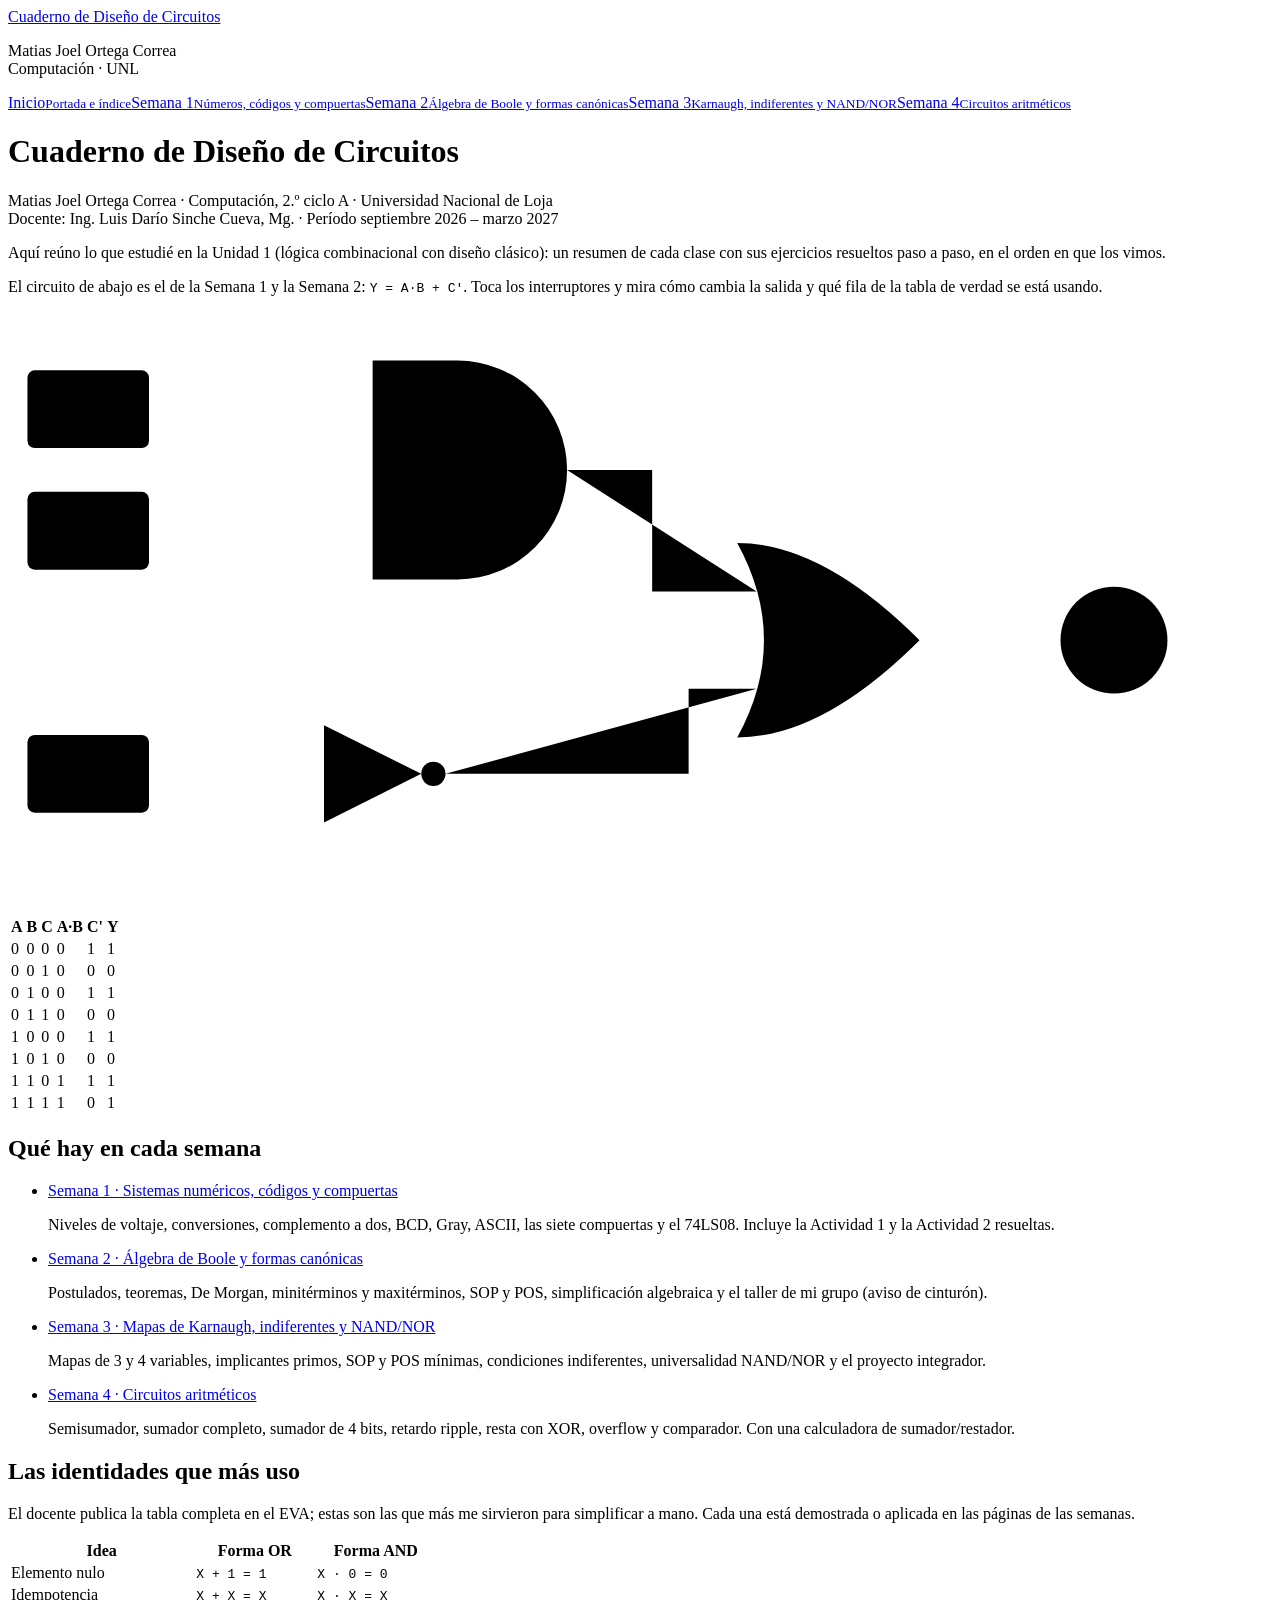
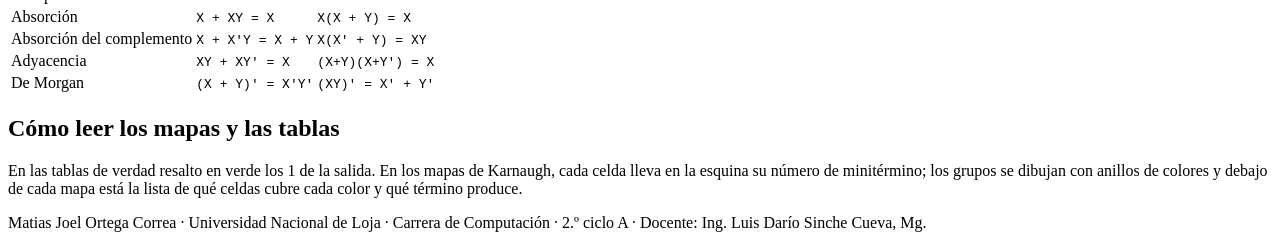
==== index.html @ 6626abb9 "Add files via upload" ====
<!DOCTYPE html>
<html lang="es">
<head>
<meta charset="utf-8">
<meta name="viewport" content="width=device-width, initial-scale=1">
<title>Inicio · Cuaderno de Diseño de Circuitos</title>
<meta name="description" content="Cuaderno de resumen de Diseño de Circuitos (UNL, Computación): Unidad 1, semanas 1 a 4, con ejercicios resueltos.">
<link rel="preconnect" href="https://fonts.googleapis.com">
<link rel="preconnect" href="https://fonts.gstatic.com" crossorigin>
<link href="https://fonts.googleapis.com/css2?family=IBM+Plex+Mono:wght@400;600&family=IBM+Plex+Sans:wght@400;600&family=Literata:ital,wght@0,400;0,600;1,400&display=swap" rel="stylesheet">
<link rel="stylesheet" href="assets/style.css">
</head>
<body>
<div class="layout">
<aside class="side">
<a class="brand" href="index.html">Cuaderno de Diseño de Circuitos</a>
<p class="who">Matias Joel Ortega Correa<br>Computación · UNL</p>
<nav aria-label="Semanas"><a href="index.html" aria-current="page">Inicio<small>Portada e índice</small></a><a href="semana-1.html">Semana 1<small>Números, códigos y compuertas</small></a><a href="semana-2.html">Semana 2<small>Álgebra de Boole y formas canónicas</small></a><a href="semana-3.html">Semana 3<small>Karnaugh, indiferentes y NAND/NOR</small></a><a href="semana-4.html">Semana 4<small>Circuitos aritméticos</small></a></nav>
</aside>
<div class="main">
<main class="sheet">

<h1>Cuaderno de Diseño de Circuitos</h1>
<p class="meta">Matias Joel Ortega Correa · Computación, 2.º ciclo A · Universidad Nacional de Loja<br>Docente: Ing. Luis Darío Sinche Cueva, Mg. · Período septiembre 2026 – marzo 2027</p>
<p class="lead">Aquí reúno lo que estudié en la Unidad 1 (lógica combinacional con diseño clásico): un resumen de cada clase con sus ejercicios resueltos paso a paso, en el orden en que los vimos.</p>
<p>El circuito de abajo es el de la Semana 1 y la Semana 2: <code class="e">Y = A·B + C'</code>. Toca los interruptores y mira cómo cambia la salida y qué fila de la tabla de verdad se está usando.</p>

<div class="hero" id="hero">
<div>
<svg viewBox="0 0 520 240" role="group" aria-label="Circuito Y = A·B + C'. Cada interruptor se puede activar con clic o con Enter.">
  <polyline id="wA" class="w" points="58,40 150,40"/>
  <polyline id="wB" class="w" points="58,90 150,90"/>
  <polyline id="wC" class="w" points="58,190 130,190"/>
  <path class="g" d="M150,20 H185 A45,45 0 0 1 185,110 H150 Z"/>
  <polyline id="wAB" class="w" points="230,65 265,65 265,115 308,115"/>
  <path class="g" d="M130,170 L130,210 L170,190 Z"/>
  <circle class="g" cx="175" cy="190" r="5"/>
  <polyline id="wNC" class="w" points="180,190 280,190 280,155 308,155"/>
  <path class="g" d="M300,95 Q335,95 375,135 Q335,175 300,175 Q322,135 300,95 Z"/>
  <polyline id="wY" class="w" points="375,135 430,135"/>
  <circle id="lamp" class="lamp" cx="455" cy="135" r="22"/>
  <text x="446" y="141">Y</text>
  <g class="sw" id="swA" data-v="A" role="switch" aria-checked="false" aria-label="Entrada A" tabindex="0"><rect x="8" y="24" width="50" height="32" rx="3"/><text x="14" y="46">A=0</text></g>
  <g class="sw" id="swB" data-v="B" role="switch" aria-checked="false" aria-label="Entrada B" tabindex="0"><rect x="8" y="74" width="50" height="32" rx="3"/><text x="14" y="96">B=0</text></g>
  <g class="sw" id="swC" data-v="C" role="switch" aria-checked="false" aria-label="Entrada C" tabindex="0"><rect x="8" y="174" width="50" height="32" rx="3"/><text x="14" y="196">C=0</text></g>
</svg><p class="read" id="hero-read" aria-live="polite"></p></div>
<div><div class="wide"><table class="tt" id="hero-tt"><tr><th>A</th><th>B</th><th>C</th><th>A·B</th><th>C'</th><th>Y</th></tr><tr data-i="0"><td>0</td><td>0</td><td>0</td><td>0</td><td>1</td><td class="one">1</td></tr><tr data-i="1"><td>0</td><td>0</td><td>1</td><td>0</td><td>0</td><td>0</td></tr><tr data-i="2"><td>0</td><td>1</td><td>0</td><td>0</td><td>1</td><td class="one">1</td></tr><tr data-i="3"><td>0</td><td>1</td><td>1</td><td>0</td><td>0</td><td>0</td></tr><tr data-i="4"><td>1</td><td>0</td><td>0</td><td>0</td><td>1</td><td class="one">1</td></tr><tr data-i="5"><td>1</td><td>0</td><td>1</td><td>0</td><td>0</td><td>0</td></tr><tr data-i="6"><td>1</td><td>1</td><td>0</td><td>1</td><td>1</td><td class="one">1</td></tr><tr data-i="7"><td>1</td><td>1</td><td>1</td><td>1</td><td>0</td><td class="one">1</td></tr></table></div></div>
</div>
<h2>Qué hay en cada semana</h2>
<ul class="index-list"><li><a href="semana-1.html">Semana 1 · Sistemas numéricos, códigos y compuertas</a><p>Niveles de voltaje, conversiones, complemento a dos, BCD, Gray, ASCII, las siete compuertas y el 74LS08. Incluye la Actividad 1 y la Actividad 2 resueltas.</p></li><li><a href="semana-2.html">Semana 2 · Álgebra de Boole y formas canónicas</a><p>Postulados, teoremas, De Morgan, minitérminos y maxitérminos, SOP y POS, simplificación algebraica y el taller de mi grupo (aviso de cinturón).</p></li><li><a href="semana-3.html">Semana 3 · Mapas de Karnaugh, indiferentes y NAND/NOR</a><p>Mapas de 3 y 4 variables, implicantes primos, SOP y POS mínimas, condiciones indiferentes, universalidad NAND/NOR y el proyecto integrador.</p></li><li><a href="semana-4.html">Semana 4 · Circuitos aritméticos</a><p>Semisumador, sumador completo, sumador de 4 bits, retardo ripple, resta con XOR, overflow y comparador. Con una calculadora de sumador/restador.</p></li></ul>
<h2>Las identidades que más uso</h2>
<p>El docente publica la tabla completa en el EVA; estas son las que más me sirvieron para simplificar a mano. Cada una está demostrada o aplicada en las páginas de las semanas.</p>

<div class="wide"><table>
<tr><th class="l">Idea</th><th>Forma OR</th><th>Forma AND</th></tr>
<tr><td class="l">Elemento nulo</td><td><code class="e">X + 1 = 1</code></td><td><code class="e">X · 0 = 0</code></td></tr>
<tr><td class="l">Idempotencia</td><td><code class="e">X + X = X</code></td><td><code class="e">X · X = X</code></td></tr>
<tr><td class="l">Absorción</td><td><code class="e">X + XY = X</code></td><td><code class="e">X(X + Y) = X</code></td></tr>
<tr><td class="l">Absorción del complemento</td><td><code class="e">X + X'Y = X + Y</code></td><td><code class="e">X(X' + Y) = XY</code></td></tr>
<tr><td class="l">Adyacencia</td><td><code class="e">XY + XY' = X</code></td><td><code class="e">(X+Y)(X+Y') = X</code></td></tr>
<tr><td class="l">De Morgan</td><td><code class="e">(X + Y)' = X'Y'</code></td><td><code class="e">(XY)' = X' + Y'</code></td></tr>
</table></div>
<h2>Cómo leer los mapas y las tablas</h2>
<p>En las tablas de verdad resalto en verde los 1 de la salida. En los mapas de Karnaugh, cada celda lleva en la esquina su número de minitérmino; los grupos se dibujan con anillos de colores y debajo de cada mapa está la lista de qué celdas cubre cada color y qué término produce.</p>


</main>
<footer class="pie">Matias Joel Ortega Correa · Universidad Nacional de Loja · Carrera de Computación · 2.º ciclo A · Docente: Ing. Luis Darío Sinche Cueva, Mg.</footer>
</div>
</div>
<script src="assets/app.js"></script>
</body>
</html>
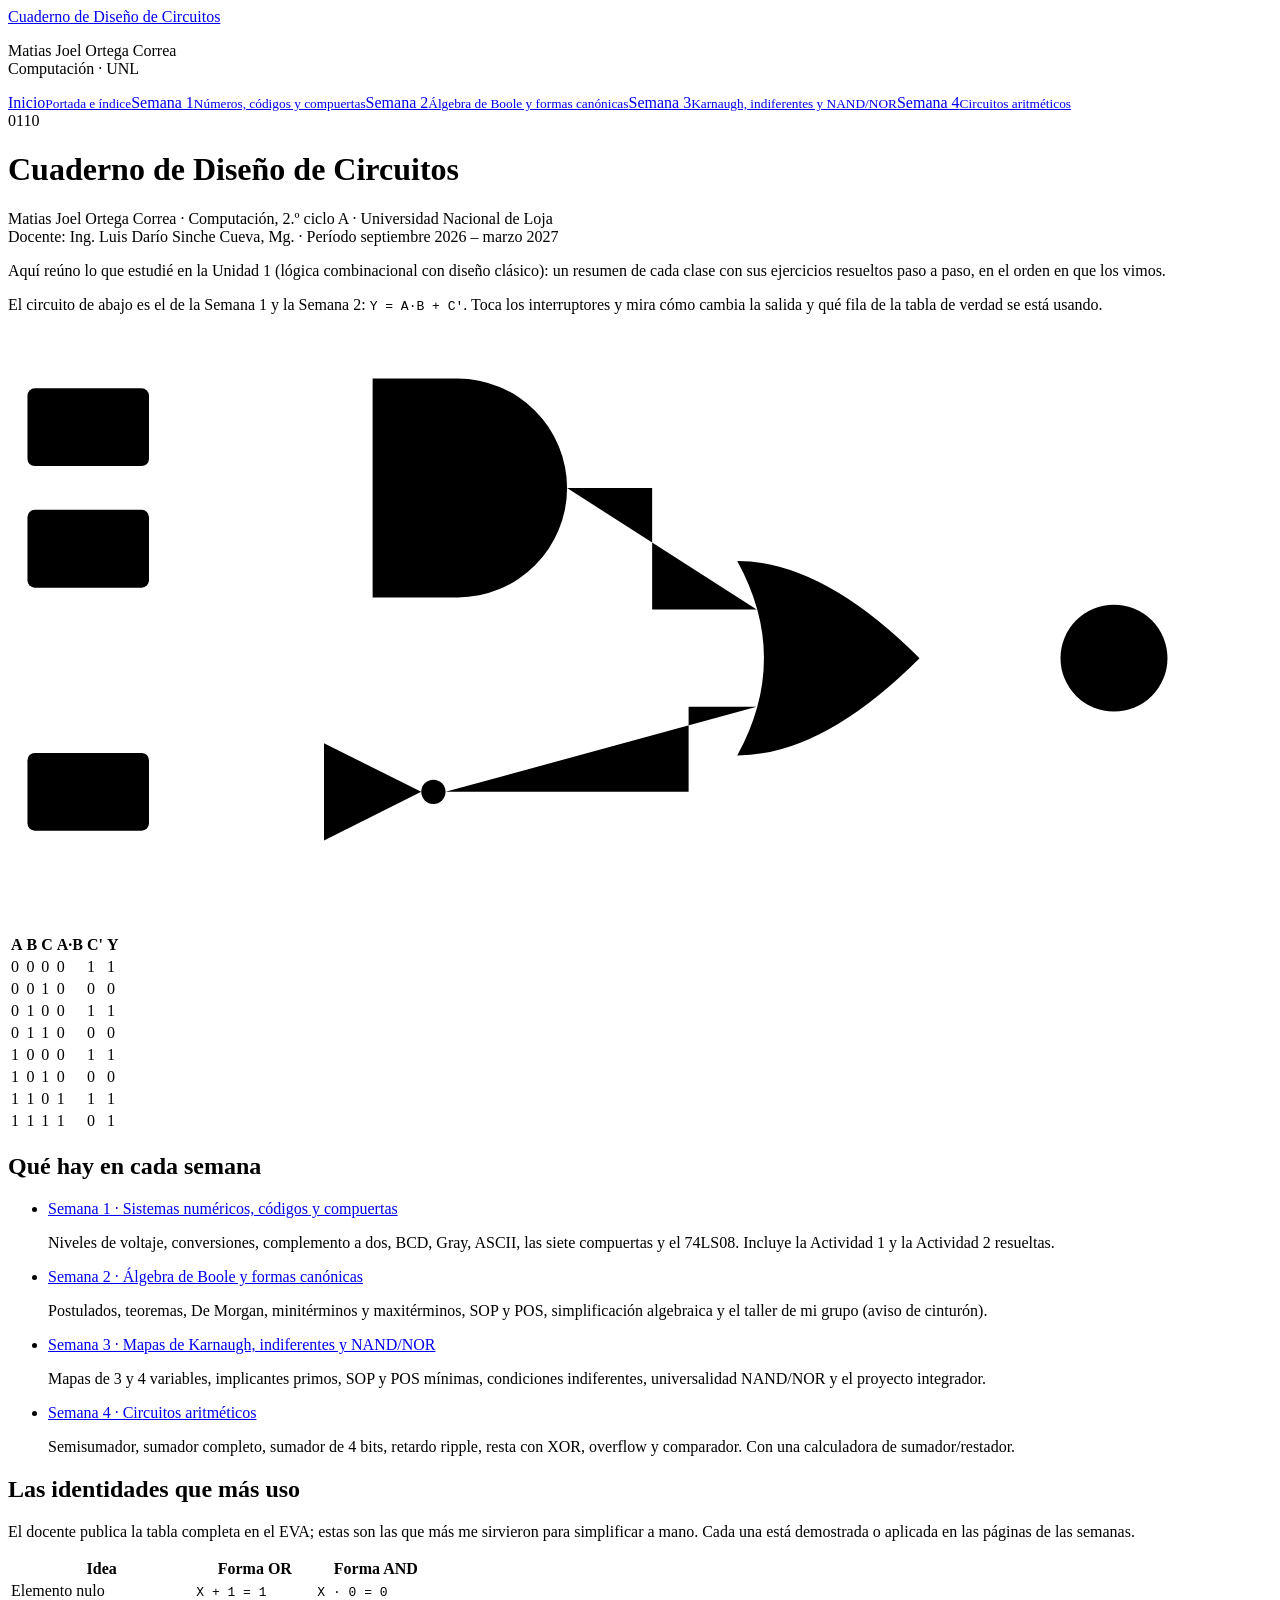
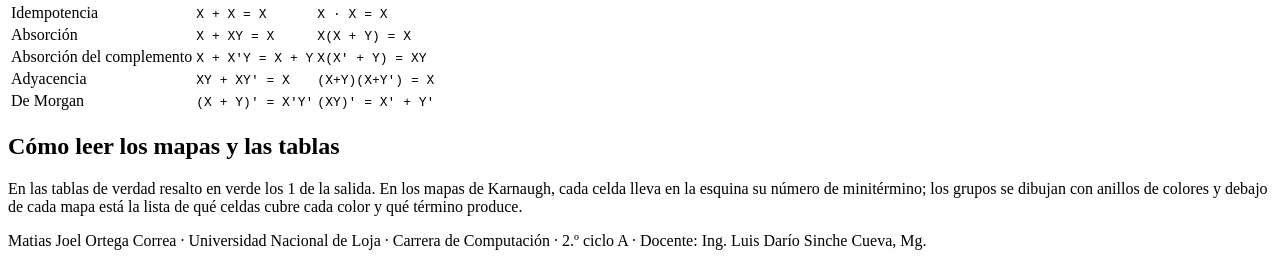
==== commit aba7d145: "Add files via upload" ====
--- a/index.html
+++ b/index.html
@@ -7,10 +7,10 @@
 <meta name="description" content="Cuaderno de resumen de Diseño de Circuitos (UNL, Computación): Unidad 1, semanas 1 a 4, con ejercicios resueltos.">
 <link rel="preconnect" href="https://fonts.googleapis.com">
 <link rel="preconnect" href="https://fonts.gstatic.com" crossorigin>
-<link href="https://fonts.googleapis.com/css2?family=IBM+Plex+Mono:wght@400;600&family=IBM+Plex+Sans:wght@400;600&family=Literata:ital,wght@0,400;0,600;1,400&display=swap" rel="stylesheet">
+<link href="https://fonts.googleapis.com/css2?family=JetBrains+Mono:wght@400;600;800&family=Plus+Jakarta+Sans:wght@400;500;700;800&family=Unbounded:wght@600;800&display=swap" rel="stylesheet">
 <link rel="stylesheet" href="assets/style.css">
 </head>
-<body>
+<body class="w0">
 <div class="layout">
 <aside class="side">
 <a class="brand" href="index.html">Cuaderno de Diseño de Circuitos</a>
@@ -19,10 +19,9 @@
 </aside>
 <div class="main">
 <main class="sheet">
-
-<h1>Cuaderno de Diseño de Circuitos</h1>
+<header class="banner"><span class="num" aria-hidden="true">0110</span><h1>Cuaderno de Diseño de Circuitos</h1>
 <p class="meta">Matias Joel Ortega Correa · Computación, 2.º ciclo A · Universidad Nacional de Loja<br>Docente: Ing. Luis Darío Sinche Cueva, Mg. · Período septiembre 2026 – marzo 2027</p>
-<p class="lead">Aquí reúno lo que estudié en la Unidad 1 (lógica combinacional con diseño clásico): un resumen de cada clase con sus ejercicios resueltos paso a paso, en el orden en que los vimos.</p>
+<p class="lead">Aquí reúno lo que estudié en la Unidad 1 (lógica combinacional con diseño clásico): un resumen de cada clase con sus ejercicios resueltos paso a paso, en el orden en que los vimos.</p></header><div class="content">
 <p>El circuito de abajo es el de la Semana 1 y la Semana 2: <code class="e">Y = A·B + C'</code>. Toca los interruptores y mira cómo cambia la salida y qué fila de la tabla de verdad se está usando.</p>
 
 <div class="hero" id="hero">
@@ -62,8 +61,7 @@
 </table></div>
 <h2>Cómo leer los mapas y las tablas</h2>
 <p>En las tablas de verdad resalto en verde los 1 de la salida. En los mapas de Karnaugh, cada celda lleva en la esquina su número de minitérmino; los grupos se dibujan con anillos de colores y debajo de cada mapa está la lista de qué celdas cubre cada color y qué término produce.</p>
-
-
+</div>
 </main>
 <footer class="pie">Matias Joel Ortega Correa · Universidad Nacional de Loja · Carrera de Computación · 2.º ciclo A · Docente: Ing. Luis Darío Sinche Cueva, Mg.</footer>
 </div>
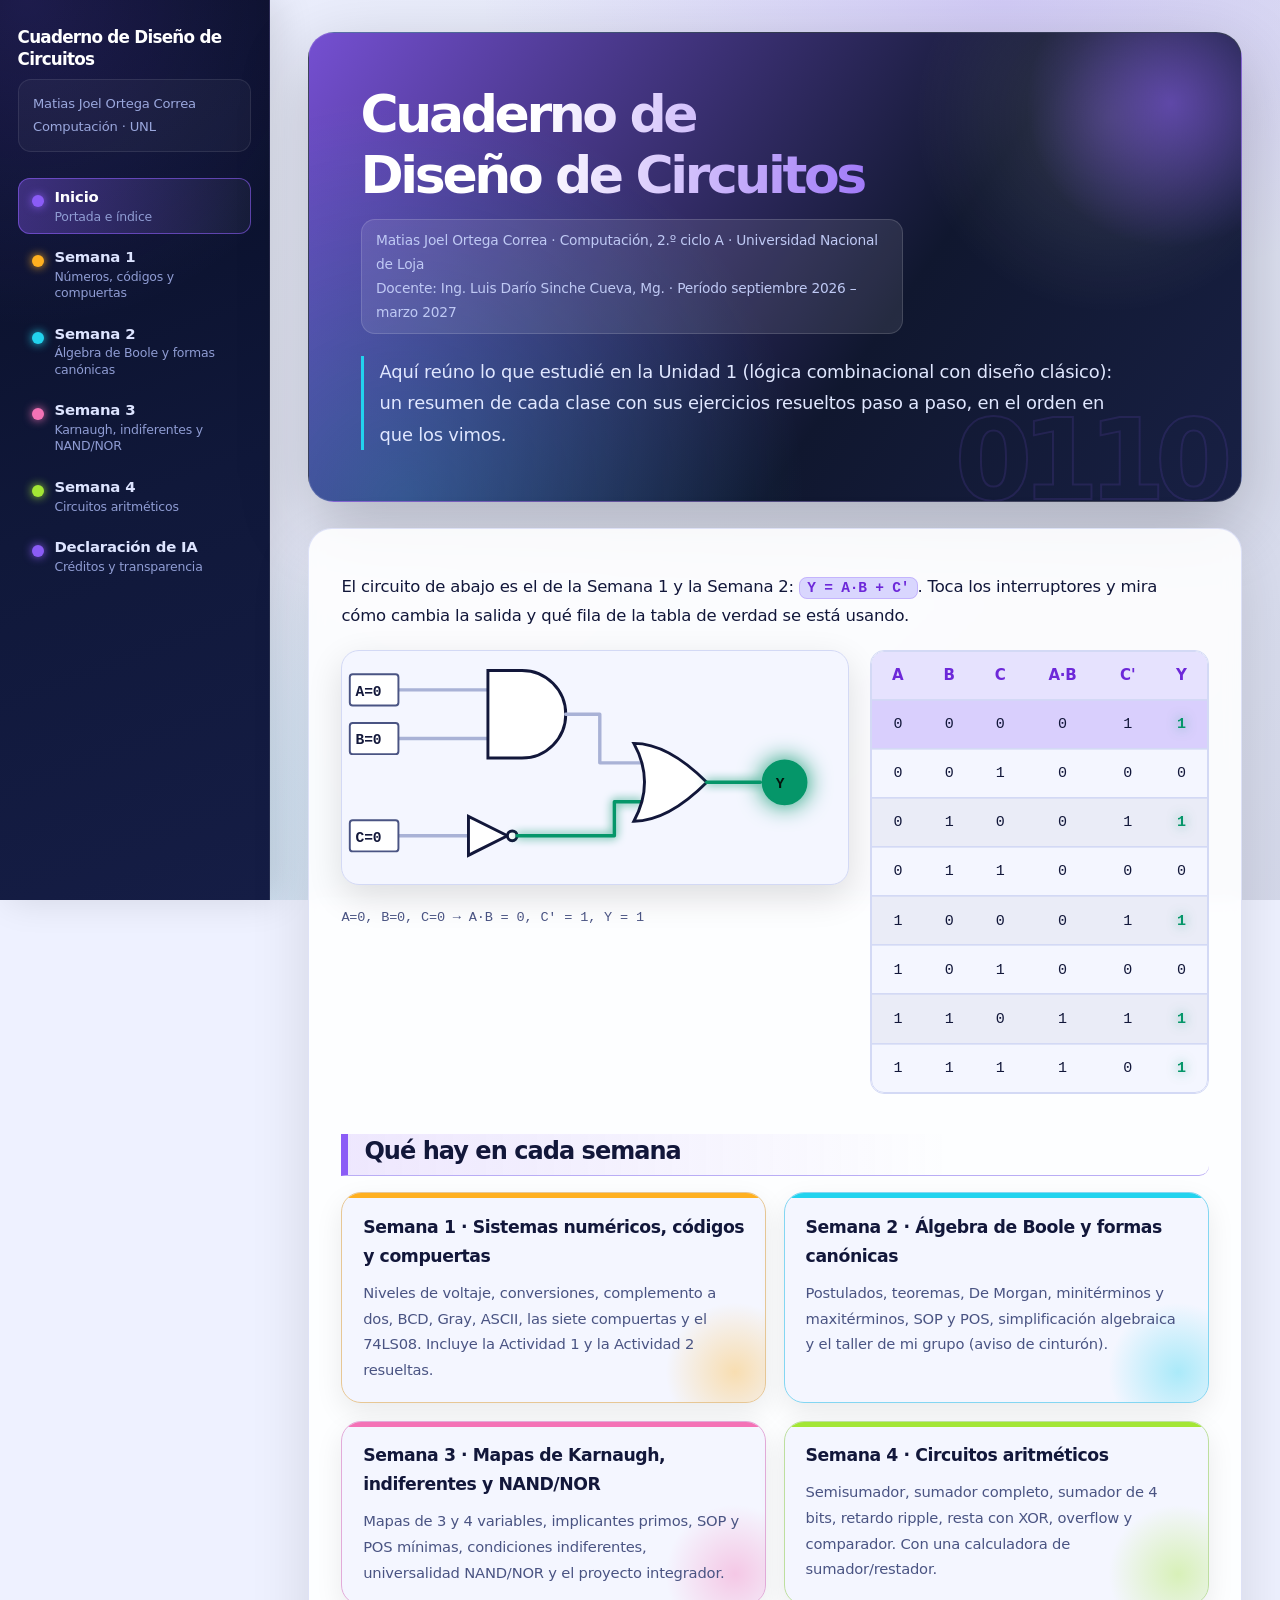
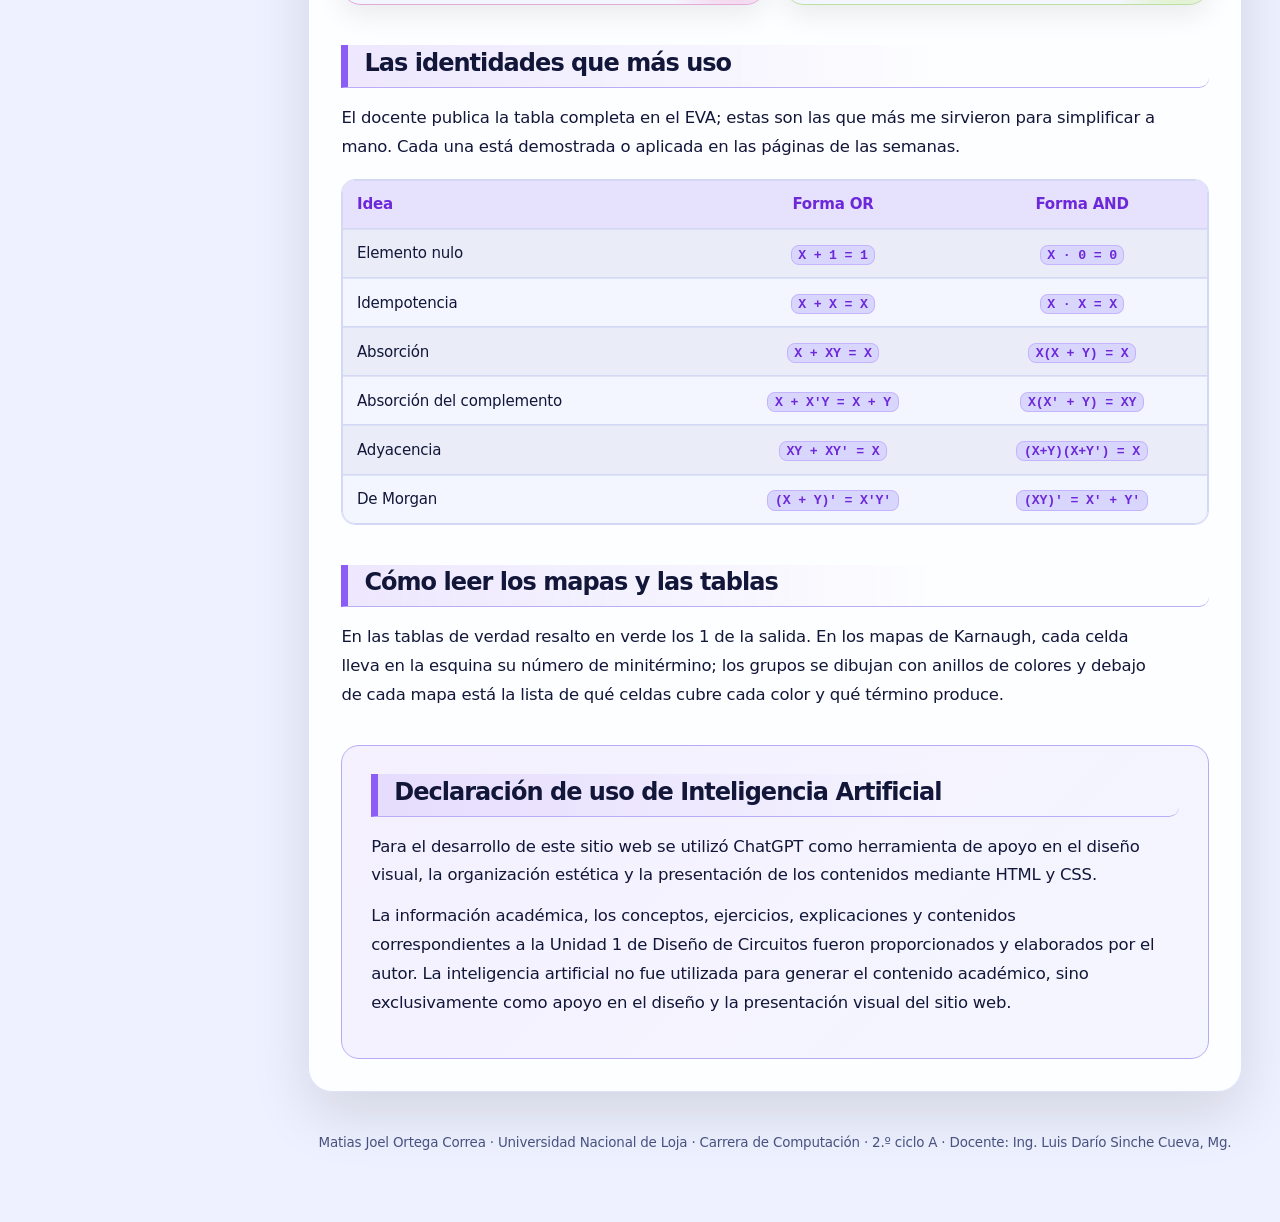
==== commit 5eb32896: "Add files via upload" ====
--- a/index.html
+++ b/index.html
@@ -15,7 +15,7 @@
 <aside class="side">
 <a class="brand" href="index.html">Cuaderno de Diseño de Circuitos</a>
 <p class="who">Matias Joel Ortega Correa<br>Computación · UNL</p>
-<nav aria-label="Semanas"><a href="index.html" aria-current="page">Inicio<small>Portada e índice</small></a><a href="semana-1.html">Semana 1<small>Números, códigos y compuertas</small></a><a href="semana-2.html">Semana 2<small>Álgebra de Boole y formas canónicas</small></a><a href="semana-3.html">Semana 3<small>Karnaugh, indiferentes y NAND/NOR</small></a><a href="semana-4.html">Semana 4<small>Circuitos aritméticos</small></a></nav>
+<nav aria-label="Semanas"><a href="index.html" aria-current="page">Inicio<small>Portada e índice</small></a><a href="semana-1.html">Semana 1<small>Números, códigos y compuertas</small></a><a href="semana-2.html">Semana 2<small>Álgebra de Boole y formas canónicas</small></a><a href="semana-3.html">Semana 3<small>Karnaugh, indiferentes y NAND/NOR</small></a><a href="semana-4.html">Semana 4<small>Circuitos aritméticos</small></a><a href="index.html#declaracion-ia">Declaración de IA<small>Créditos y transparencia</small></a></nav>
 </aside>
 <div class="main">
 <main class="sheet">
@@ -61,6 +61,12 @@
 </table></div>
 <h2>Cómo leer los mapas y las tablas</h2>
 <p>En las tablas de verdad resalto en verde los 1 de la salida. En los mapas de Karnaugh, cada celda lleva en la esquina su número de minitérmino; los grupos se dibujan con anillos de colores y debajo de cada mapa está la lista de qué celdas cubre cada color y qué término produce.</p>
+
+<section class="declaracion-ia" id="declaracion-ia">
+  <h2>Declaración de uso de Inteligencia Artificial</h2>
+  <p>Para el desarrollo de este sitio web se utilizó ChatGPT como herramienta de apoyo en el diseño visual, la organización estética y la presentación de los contenidos mediante HTML y CSS.</p>
+  <p>La información académica, los conceptos, ejercicios, explicaciones y contenidos correspondientes a la Unidad 1 de Diseño de Circuitos fueron proporcionados y elaborados por el autor. La inteligencia artificial no fue utilizada para generar el contenido académico, sino exclusivamente como apoyo en el diseño y la presentación visual del sitio web.</p>
+</section>
 </div>
 </main>
 <footer class="pie">Matias Joel Ortega Correa · Universidad Nacional de Loja · Carrera de Computación · 2.º ciclo A · Docente: Ing. Luis Darío Sinche Cueva, Mg.</footer>
--- a/assets/style.css
+++ b/assets/style.css
@@ -0,0 +1,334 @@
+:root{
+  --bg:#080C1C; --panel:#0F1530; --panel2:#161E42; --ink:#EAEEFF; --ink2:#A3AEDD; --rule:#27306A;
+  --on:#34D399; --off:#4A5588; --warn:#FB7185; --sig:#7DB4FF; --code:#1B2552;
+  --font-body:"Plus Jakarta Sans", system-ui, -apple-system, "Segoe UI", sans-serif;
+  --font-display:"Unbounded", "Plus Jakarta Sans", system-ui, sans-serif;
+  --font-mono:"JetBrains Mono", ui-monospace, Consolas, "Courier New", monospace;
+}
+@media (prefers-color-scheme: light){
+  :root{
+    --bg:#EEF1FF; --panel:#FFFFFF; --panel2:#F4F6FF; --ink:#12173A; --ink2:#4A5483; --rule:#D3D9F5;
+    --on:#059669; --off:#A9B2D6; --warn:#E11D48; --sig:#2563EB; --code:#E6EAFF;
+  }
+}
+body{--acc:#8B5CF6; --acc2:#22D3EE; --acc-t:var(--acc)}
+body.w1{--acc:#FFB020; --acc2:#FF6B3D}
+body.w2{--acc:#22D3EE; --acc2:#6366F1}
+body.w3{--acc:#F472B6; --acc2:#A855F7}
+body.w4{--acc:#A3E635; --acc2:#22D3EE}
+@media (prefers-color-scheme: light){
+  body{--acc-t:#6D28D9}
+  body.w1{--acc-t:#B45309} body.w2{--acc-t:#0E7490} body.w3{--acc-t:#BE185D} body.w4{--acc-t:#4D7C0F}
+}
+*{box-sizing:border-box}
+html{scroll-padding-top:1rem; scroll-behavior:smooth}
+body{
+  margin:0; color:var(--ink); background:var(--bg);
+  background-image:radial-gradient(900px 500px at 85% -5%, color-mix(in srgb,var(--acc) 16%,transparent), transparent 70%),
+                   radial-gradient(700px 500px at 0% 100%, color-mix(in srgb,var(--acc2) 12%,transparent), transparent 70%);
+  background-attachment:fixed;
+  font-family:var(--font-body); font-size:1.03rem; line-height:1.75;
+}
+.layout{display:grid; grid-template-columns:270px minmax(0,1fr); min-height:100vh}
+/* barra lateral */
+.side{
+  position:sticky; top:0; align-self:start; height:100vh; overflow:auto; padding:1.6rem 1.1rem;
+  background:linear-gradient(180deg,#0A1030,#141C48); color:#DDE4FF; border-right:1px solid rgba(255,255,255,.08);
+}
+.side .brand{display:block; color:#fff; text-decoration:none; font-family:var(--font-display); font-weight:800; font-size:1rem; line-height:1.35}
+.side .who{font-size:.82rem; color:#9AA7DD; margin:.5rem 0 1.6rem}
+.side nav a{
+  position:relative; display:block; padding:.6rem .8rem .6rem 2.3rem; margin:.25rem 0; border-radius:12px;
+  color:#DDE4FF; text-decoration:none; font-weight:700; font-size:.93rem; line-height:1.3;
+}
+.side nav a small{display:block; font-weight:400; color:#8F9CD3; font-size:.78rem; margin-top:.1rem}
+.side nav a::before{content:""; position:absolute; left:.9rem; top:1.05rem; width:.75rem; height:.75rem; border-radius:50%; background:var(--d,#8B5CF6); box-shadow:0 0 10px var(--d,#8B5CF6)}
+.side nav a:nth-child(1){--d:#8B5CF6} .side nav a:nth-child(2){--d:#FFB020} .side nav a:nth-child(3){--d:#22D3EE}
+.side nav a:nth-child(4){--d:#F472B6} .side nav a:nth-child(5){--d:#A3E635}
+.side nav a:hover{background:rgba(255,255,255,.07)}
+.side nav a[aria-current="page"]{background:linear-gradient(90deg,color-mix(in srgb,var(--d) 35%,transparent),rgba(255,255,255,.04)); color:#fff; box-shadow:inset 0 0 0 1px color-mix(in srgb,var(--d) 60%,transparent)}
+a:focus-visible,.sw:focus-visible,button:focus-visible,input:focus-visible,select:focus-visible{outline:3px solid var(--acc); outline-offset:3px}
+.main{padding:1.6rem clamp(.8rem,3vw,2.4rem) 3rem; min-width:0}
+.sheet{max-width:940px; margin:0 auto}
+/* banner */
+.banner{
+  position:relative; overflow:hidden; border-radius:26px; padding:clamp(1.6rem,5vw,3.2rem); margin-bottom:1.6rem; color:#fff;
+  background:
+    url("data:image/svg+xml,%3Csvg xmlns='http://www.w3.org/2000/svg' width='260' height='260' viewBox='0 0 260 260' fill='none' stroke='white' stroke-opacity='.10' stroke-width='2'%3E%3Cpath d='M0 40h70l20 20h60M0 120h40l30 30h90l20-20h40M60 260v-60l20-20h80M200 0v50l20 20h40'/%3E%3Ccircle cx='70' cy='40' r='5'/%3E%3Ccircle cx='160' cy='60' r='5'/%3E%3Ccircle cx='160' cy='150' r='5'/%3E%3Ccircle cx='160' cy='180' r='5'/%3E%3C/svg%3E"),
+    linear-gradient(125deg,#0B1236 0%,#1B1766 52%,color-mix(in srgb,var(--acc2) 70%,#1B1766) 130%);
+  border:1px solid rgba(255,255,255,.14); box-shadow:0 20px 60px -20px color-mix(in srgb,var(--acc) 55%,transparent);
+}
+.banner::after{content:""; position:absolute; right:-80px; top:-80px; width:300px; height:300px; border-radius:50%; background:radial-gradient(circle,color-mix(in srgb,var(--acc) 55%,transparent),transparent 68%); pointer-events:none}
+.banner .num{
+  position:absolute; right:1.2rem; bottom:-.9rem; font-family:var(--font-display); font-weight:800; line-height:1;
+  font-size:clamp(5rem,16vw,10rem); color:transparent; -webkit-text-stroke:2px color-mix(in srgb,var(--acc) 75%,transparent); opacity:.55; pointer-events:none; user-select:none
+}
+.banner>*:not(.num){position:relative; z-index:1}
+h1{
+  font-family:var(--font-display); font-weight:800; font-size:clamp(1.7rem,4.6vw,2.9rem); line-height:1.12; margin:0 0 .9rem; letter-spacing:-.01em;
+  background:linear-gradient(95deg,#fff 30%,var(--acc)); -webkit-background-clip:text; background-clip:text; color:transparent;
+}
+.banner .meta{display:inline-block; font-size:.86rem; color:#C9D3FF; background:rgba(255,255,255,.09); border:1px solid rgba(255,255,255,.14); border-radius:14px; padding:.5rem .9rem; margin:0 0 1rem; max-width:62ch}
+.banner .lead{font-size:1.12rem; color:#E7ECFF; max-width:60ch; margin:.4rem 0 0}
+/* contenido */
+.content{background:var(--panel); border:1px solid var(--rule); border-radius:26px; padding:clamp(1.2rem,4vw,2.6rem); box-shadow:0 24px 60px -35px #000}
+h2,h3{font-family:var(--font-body); line-height:1.25; color:var(--ink)}
+h2{
+  font-size:1.5rem; font-weight:800; margin:3rem 0 1rem; padding:.15rem 0 .15rem 1rem; border-left:7px solid var(--acc);
+  background:linear-gradient(90deg,color-mix(in srgb,var(--acc) 14%,transparent),transparent 70%); border-radius:0 10px 10px 0;
+}
+.content>h2:first-child{margin-top:.2rem}
+h3{font-size:1.1rem; font-weight:800; margin:1.9rem 0 .5rem; color:var(--acc-t)}
+p{margin:.75rem 0; max-width:72ch}
+.meta{color:var(--ink2); font-size:.9rem}
+a{color:var(--sig)}
+strong{color:var(--ink)}
+code,.e{
+  font-family:var(--font-mono); font-size:.88em; font-weight:600; white-space:nowrap; padding:.12em .5em; border-radius:8px;
+  color:var(--acc-t); background:color-mix(in srgb,var(--acc) 14%,var(--code)); border:1px solid color-mix(in srgb,var(--acc) 28%,transparent);
+}
+pre{font-family:var(--font-mono); font-size:.88rem; line-height:1.6; background:var(--panel2); border:1px solid var(--rule); border-left:5px solid var(--acc2); border-radius:14px; padding:1rem 1.2rem; overflow-x:auto}
+pre code{background:none; border:0; padding:0; white-space:pre; color:var(--ink)}
+.wide{overflow-x:auto; margin:1.1rem 0; border-radius:14px; border:1px solid var(--rule)}
+table{border-collapse:collapse; width:100%; font-size:.94rem}
+th,td{padding:.5rem .8rem; text-align:center; border-bottom:1px solid var(--rule)}
+th{background:color-mix(in srgb,var(--acc) 82%,var(--acc2)); color:#0A0F1F; font-weight:800}
+td.l,th.l{text-align:left}
+tr:last-child td{border-bottom:0}
+tbody tr:nth-child(even) td,table tr:nth-child(even) td{background:color-mix(in srgb,var(--ink) 4%,transparent)}
+table.tt td{font-family:var(--font-mono)}
+table.tt td.one{color:var(--on); font-weight:800; text-shadow:0 0 12px color-mix(in srgb,var(--on) 70%,transparent)}
+table.tt tr.hl td{background:color-mix(in srgb,var(--acc) 26%,transparent)}
+/* ejercicios */
+.ej{
+  position:relative; margin:2rem 0; padding:1.2rem 1.5rem 1.3rem; border-radius:20px;
+  background:linear-gradient(160deg,color-mix(in srgb,var(--acc) 11%,var(--panel2)),var(--panel2) 55%);
+  border:1px solid color-mix(in srgb,var(--acc) 40%,var(--rule)); box-shadow:0 18px 40px -28px var(--acc);
+}
+.ej::before{content:""; position:absolute; left:1.5rem; right:1.5rem; top:-1px; height:4px; border-radius:0 0 6px 6px; background:linear-gradient(90deg,var(--acc),var(--acc2))}
+.ej .src{display:inline-block; margin:.3rem 0 0; padding:.15rem .75rem; font-size:.78rem; font-weight:800; border-radius:999px; background:var(--acc); color:#0A0F1F}
+.ej>h3{margin:.55rem 0 .5rem; font-size:1.2rem; color:var(--ink)}
+.ej .wide,.ej pre{background:var(--panel)}
+.nota{margin:1.3rem 0; padding:.85rem 1.1rem; border-radius:14px; background:color-mix(in srgb,var(--sig) 13%,transparent); border:1px solid color-mix(in srgb,var(--sig) 40%,transparent); color:var(--ink)}
+.nota p{margin:0}
+.ok{color:var(--on); font-weight:700} .bad{color:var(--warn); font-weight:700}
+.cols{display:grid; grid-template-columns:repeat(auto-fit,minmax(270px,1fr)); gap:1.2rem}
+.cols>div{min-width:0; background:var(--panel2); border:1px solid var(--rule); border-radius:16px; padding:.4rem 1.2rem 1rem}
+ul,ol{max-width:72ch; padding-left:1.4rem}
+li{margin:.3rem 0}
+li::marker{color:var(--acc-t); font-weight:800}
+/* portada */
+.hero{margin:1.2rem 0 2rem; display:grid; grid-template-columns:minmax(0,1.5fr) minmax(0,1fr); gap:1.3rem; align-items:start}
+@media (max-width:780px){.hero{grid-template-columns:1fr}}
+.hero svg{width:100%; height:auto; background:var(--panel2); border:1px solid var(--rule); border-radius:18px}
+.hero .wide{margin:0}
+.hero .read{font-family:var(--font-mono); font-size:.85rem; min-height:3.2em; margin:.7rem 0 0; color:var(--ink2)}
+svg .w{stroke:var(--off); stroke-width:3.5; fill:none; stroke-linejoin:round; stroke-linecap:round}
+svg .w.on{stroke:var(--on); filter:drop-shadow(0 0 5px var(--on))}
+svg .g{stroke:var(--ink); stroke-width:3; fill:var(--panel)}
+svg text{font-family:var(--font-mono); fill:var(--ink); font-size:15px; font-weight:600}
+.sw{cursor:pointer}
+.sw rect{fill:var(--panel); stroke:var(--ink2); stroke-width:2}
+.sw.on rect{fill:var(--on); stroke:var(--on); filter:drop-shadow(0 0 6px var(--on))}
+.sw.on text{fill:#04140D}
+.lamp{fill:var(--panel); stroke:var(--ink2); stroke-width:3}
+.lamp.on{fill:var(--on); stroke:var(--on); filter:drop-shadow(0 0 12px var(--on))}
+.lamp.on+text{fill:#04140D}
+.index-list{list-style:none; padding:0; display:grid; grid-template-columns:repeat(auto-fit,minmax(280px,1fr)); gap:1.1rem; max-width:none}
+.index-list li{
+  position:relative; margin:0; padding:1.3rem 1.3rem 1.2rem; border-radius:20px; overflow:hidden; background:var(--panel2);
+  border:1px solid color-mix(in srgb,var(--c) 45%,var(--rule)); transition:transform .2s, box-shadow .2s;
+}
+.index-list li:nth-child(1){--c:#FFB020} .index-list li:nth-child(2){--c:#22D3EE} .index-list li:nth-child(3){--c:#F472B6} .index-list li:nth-child(4){--c:#A3E635}
+.index-list li::before{content:""; position:absolute; inset:0 0 auto 0; height:6px; background:var(--c)}
+.index-list li::after{content:""; position:absolute; right:-40px; bottom:-40px; width:140px; height:140px; border-radius:50%; background:radial-gradient(circle,color-mix(in srgb,var(--c) 35%,transparent),transparent 70%)}
+.index-list li:hover{transform:translateY(-4px); box-shadow:0 18px 40px -20px var(--c)}
+.index-list a{position:static; font-weight:800; font-size:1.08rem; color:var(--ink); text-decoration:none; line-height:1.3}
+.index-list a::before{content:""; position:absolute; inset:0; z-index:2}
+.index-list p{color:var(--ink2); font-size:.92rem; margin:.5rem 0 0; position:relative; z-index:1}
+/* mapas K */
+.kmap{margin:0; width:auto}
+.wide:has(.kmap){display:inline-block; max-width:100%; background:var(--panel2); padding:.5rem}
+.kmap td,.kmap th{width:3.7rem; height:3.4rem; position:relative; font-family:var(--font-mono); font-size:1.2rem; padding:0; border:1px solid var(--rule); background:transparent}
+.kmap th{background:transparent; color:var(--acc-t); font-size:.92rem; font-weight:800}
+.kmap th.c{font-style:italic; font-weight:400; white-space:nowrap; width:5.6rem; color:var(--ink2)}
+.kmap td{font-weight:800; color:var(--on)}
+.kmap td.v0{color:var(--off); font-weight:400}
+.kmap td.vX{color:var(--warn)}
+.kmap td .i{position:absolute; top:2px; left:5px; font-size:.62rem; font-weight:400; color:var(--ink2)}
+.leg{list-style:none; padding:0; margin:.6rem 0 1.2rem; font-size:.93rem}
+.leg i{display:inline-block; width:1rem; height:1rem; margin-right:.55rem; vertical-align:-.15rem; border-radius:5px}
+.flow{display:flex; flex-wrap:wrap; gap:.6rem; align-items:center; font-size:.9rem; margin:1.1rem 0}
+.flow span{border:1px solid color-mix(in srgb,var(--acc) 50%,var(--rule)); padding:.45rem .85rem; border-radius:999px; background:var(--panel2)}
+.flow b{color:var(--acc-t); font-weight:800}
+/* herramientas */
+.tool{
+  margin:1.8rem 0; padding:1.2rem 1.4rem; border-radius:20px; background:var(--panel2);
+  border:2px solid transparent; background-image:linear-gradient(var(--panel2),var(--panel2)),linear-gradient(120deg,var(--acc),var(--acc2));
+  background-origin:border-box; background-clip:padding-box,border-box;
+}
+.tool h3{margin-top:0}
+.tool label{display:inline-block; margin:.3rem 1rem .3rem 0; font-weight:700; font-size:.92rem}
+.tool input,.tool select{font-family:var(--font-mono); font-size:1rem; padding:.45rem .7rem; margin-left:.3rem; border:1px solid var(--rule); background:var(--panel); color:var(--ink); border-radius:10px}
+.tool input[type=text]{width:9rem} .tool input[type=number]{width:5.2rem}
+.tool output,.tool .out{display:block; font-family:var(--font-mono); font-size:.93rem; margin-top:.8rem; line-height:1.7; color:var(--ink)}
+.tool .wide{background:var(--panel)}
+.pager{display:flex; justify-content:space-between; gap:1rem; margin-top:3rem}
+.pager a{padding:.7rem 1.3rem; border-radius:999px; font-weight:800; text-decoration:none; color:#0A0F1F; background:linear-gradient(90deg,var(--acc),var(--acc2))}
+.pager a:hover{filter:brightness(1.1)}
+footer.pie{max-width:940px; margin:1.2rem auto 0; font-size:.84rem; color:var(--ink2); text-align:center}
+@media (max-width:900px){
+  .layout{grid-template-columns:1fr}
+  .side{position:static; height:auto; padding:1rem}
+  .side nav{display:flex; flex-wrap:wrap; gap:.3rem}
+  .side nav a small{display:none}
+  .side nav a{padding:.5rem .8rem .5rem 2rem; margin:0}
+  .side nav a::before{top:.75rem}
+  .side .who{margin-bottom:.8rem}
+}
+@media (prefers-reduced-motion: no-preference){ svg .w,.sw rect,.lamp{transition:stroke .15s, fill .15s} }
+@media (prefers-reduced-motion: reduce){ html{scroll-behavior:auto} .index-list li{transition:none} }
+@media print{ .side{display:none} .layout{display:block} body{background:#fff; color:#000} }
+
+
+/* ─────────── Pulido visual para presentación ─────────── */
+:root{
+  --shadow-soft:0 24px 70px rgba(0,0,0,.22);
+}
+body{
+  letter-spacing:-.012em;
+  background-image:
+    radial-gradient(ellipse 720px 420px at 78% 0%,color-mix(in srgb,var(--acc) 20%,transparent),transparent 72%),
+    radial-gradient(ellipse 560px 440px at 8% 92%,color-mix(in srgb,var(--acc2) 13%,transparent),transparent 72%),
+    linear-gradient(135deg,var(--bg),color-mix(in srgb,var(--bg) 88%,#18234e));
+}
+.side{
+  background:
+    radial-gradient(circle at 10% 0%,rgba(124,92,255,.18),transparent 35%),
+    linear-gradient(160deg,#080D24 0%,#10183A 55%,#151D45 100%);
+  box-shadow:8px 0 35px rgba(0,0,0,.12);
+}
+.side .brand{
+  max-width:220px;
+  font-size:1.05rem;
+  letter-spacing:-.045em;
+}
+.side .who{
+  padding:.8rem .9rem;
+  border:1px solid rgba(255,255,255,.09);
+  border-radius:13px;
+  background:rgba(255,255,255,.035);
+}
+.side nav a{transition:background .2s,transform .2s}
+.side nav a:hover{transform:translateX(3px)}
+.main{padding-top:2rem}
+.sheet{max-width:1020px}
+.banner{
+  border:1px solid rgba(255,255,255,.14);
+  box-shadow:var(--shadow-soft);
+  background:
+    radial-gradient(circle at 86% 18%,rgba(255,255,255,.14),transparent 22%),
+    radial-gradient(circle at 10% 100%,color-mix(in srgb,var(--acc2) 24%,transparent),transparent 42%),
+    linear-gradient(125deg,color-mix(in srgb,var(--acc) 82%,#11152c),#10172f 62%,#182044);
+}
+.banner h1{
+  max-width:16ch;
+  font-size:clamp(1.8rem,4.3vw,3.25rem);
+  line-height:1.16;
+  letter-spacing:-.065em;
+  text-wrap:balance;
+}
+.banner .lead{
+  max-width:66ch;
+  padding-left:1rem;
+  border-left:3px solid var(--acc2);
+  color:#e0e7ff;
+}
+.banner .meta{color:#bfc9f4}
+.banner .num{
+  opacity:.18;
+  font-size:clamp(3.5rem,10vw,7rem);
+  letter-spacing:-.1em;
+}
+.content{
+  padding:clamp(1rem,3vw,2rem);
+  border:1px solid color-mix(in srgb,var(--rule) 75%,transparent);
+  border-radius:24px;
+  background:color-mix(in srgb,var(--panel) 88%,transparent);
+  box-shadow:0 22px 60px rgba(0,0,0,.12);
+  backdrop-filter:blur(8px);
+}
+.content h2{
+  margin-top:2.5rem;
+  padding-bottom:.55rem;
+  border-bottom:1px solid color-mix(in srgb,var(--acc) 35%,var(--rule));
+  letter-spacing:-.04em;
+}
+.content h2:first-child{margin-top:.2rem}
+.content h3{letter-spacing:-.025em}
+.content p{max-width:78ch}
+.content strong{color:var(--acc-t)}
+.content blockquote{
+  border-left:4px solid var(--acc);
+  border-radius:0 12px 12px 0;
+  background:var(--panel2);
+  padding:.8rem 1.1rem;
+}
+.content hr{border:0;border-top:1px solid var(--rule);margin:2rem 0}
+.content table{
+  border-collapse:separate;
+  border-spacing:0;
+  overflow:hidden;
+  border:1px solid var(--rule);
+  border-radius:13px;
+  background:var(--panel2);
+}
+.content th{
+  background:color-mix(in srgb,var(--acc) 13%,var(--panel2));
+  color:var(--acc-t);
+  font-weight:800;
+}
+.content td,.content th{padding:.65rem .85rem}
+.content tr+tr td{border-top:1px solid color-mix(in srgb,var(--rule) 65%,transparent)}
+.content tr:hover td{background:color-mix(in srgb,var(--acc) 5%,var(--panel2))}
+.nota{
+  border-radius:14px;
+  box-shadow:inset 0 0 0 1px color-mix(in srgb,var(--sig) 20%,transparent);
+}
+.hero svg{box-shadow:0 12px 35px rgba(0,0,0,.12)}
+.index-list li{
+  min-height:155px;
+  box-shadow:0 10px 28px rgba(0,0,0,.08);
+}
+.index-list li::before{height:5px}
+.index-list a{letter-spacing:-.025em}
+.tool{box-shadow:0 12px 32px rgba(0,0,0,.08)}
+.pager a{box-shadow:0 8px 22px color-mix(in srgb,var(--acc) 20%,transparent);transition:transform .2s,filter .2s}
+.pager a:hover{transform:translateY(-2px)}
+footer.pie{padding:1.2rem .5rem}
+@media(max-width:900px){
+  .side{box-shadow:0 8px 28px rgba(0,0,0,.16)}
+  .side nav{padding-top:.3rem}
+  .main{padding-top:1rem}
+  .content{border-radius:18px}
+}
+@media(max-width:560px){
+  body{font-size:.96rem}
+  .banner{border-radius:20px}
+  .banner h1{font-size:1.85rem}
+  .banner .num{font-size:3.4rem}
+  .content{padding:1rem}
+  .content td,.content th{padding:.5rem .55rem}
+  .pager a{padding:.6rem .85rem;font-size:.88rem}
+}
+
+
+/* Declaración de uso de IA */
+.declaracion-ia{
+  margin-top:2.2rem;padding:clamp(1.1rem,3vw,1.8rem);
+  border:1px solid color-mix(in srgb,var(--acc) 38%,var(--rule));
+  border-radius:18px;
+  background:linear-gradient(135deg,color-mix(in srgb,var(--acc) 9%,var(--panel)),var(--panel2));
+}
+.declaracion-ia h2{margin-top:0!important}
+.declaracion-ia p{max-width:75ch}
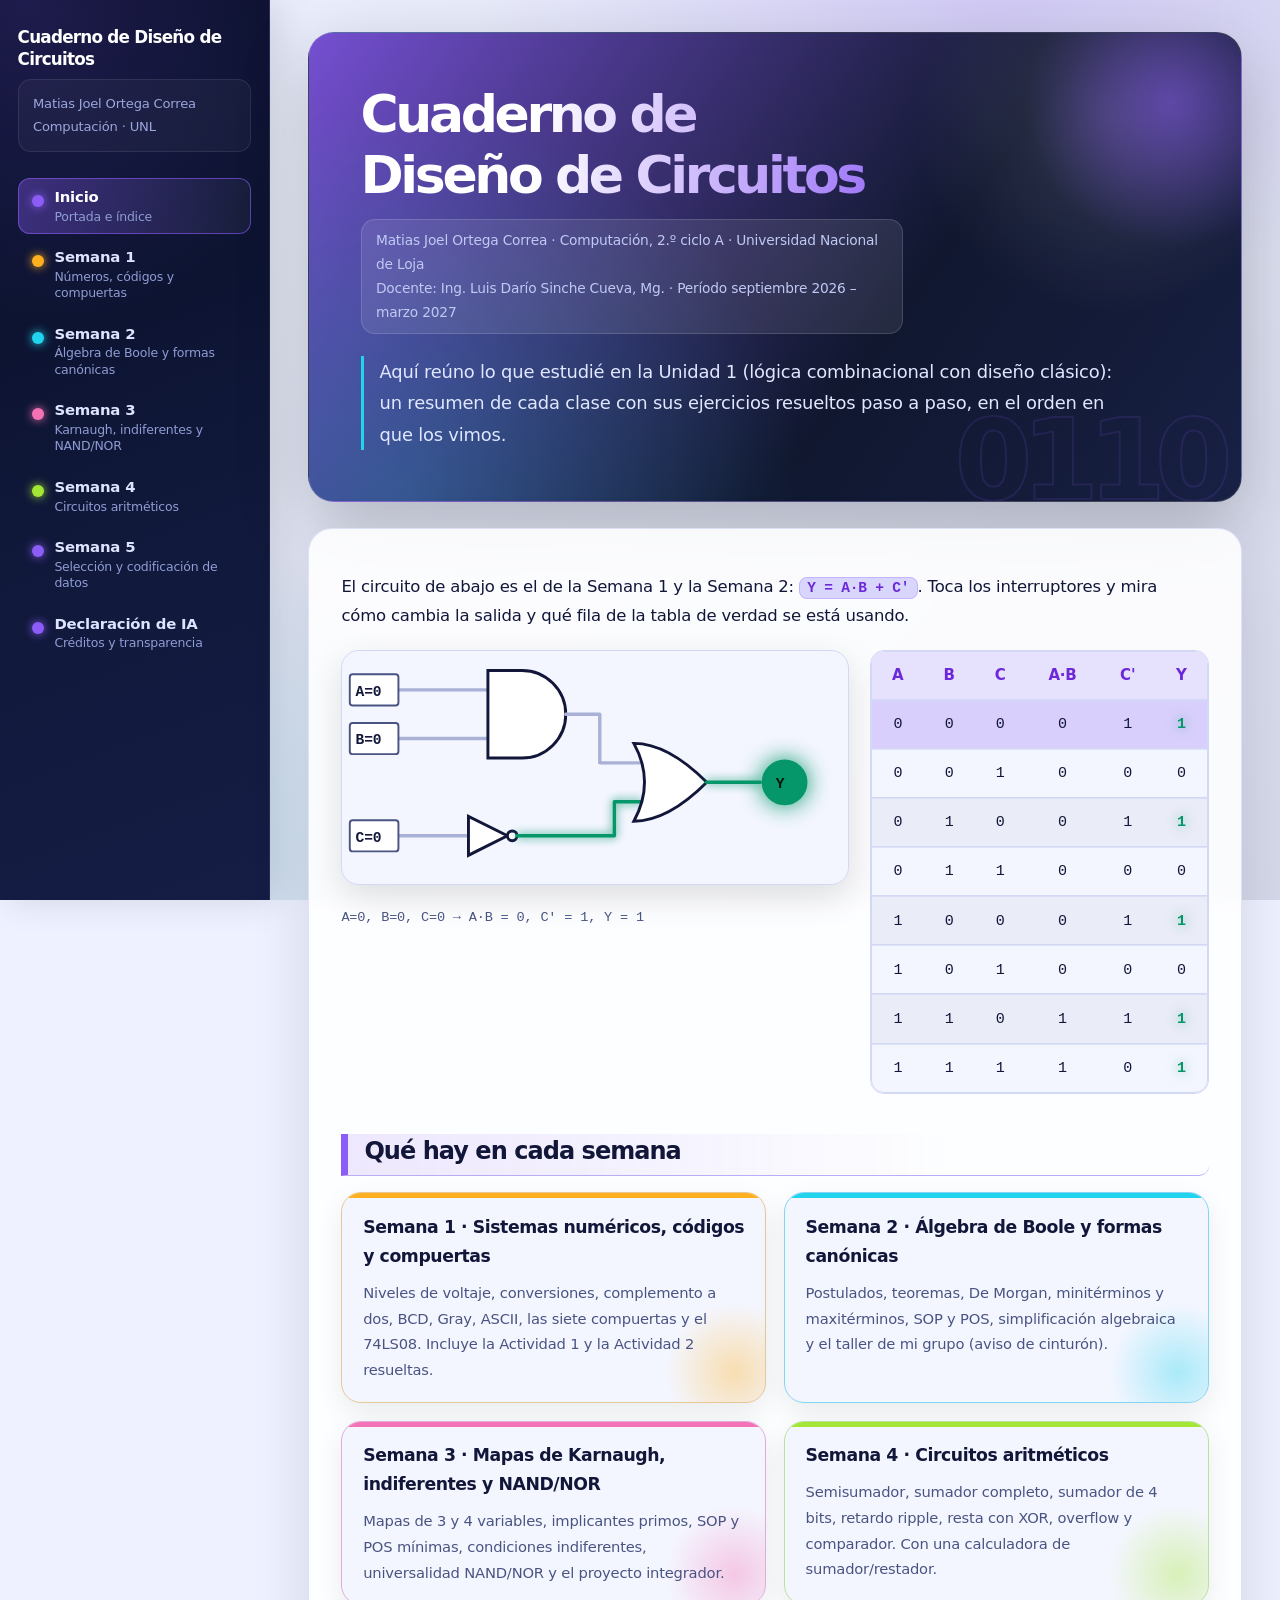
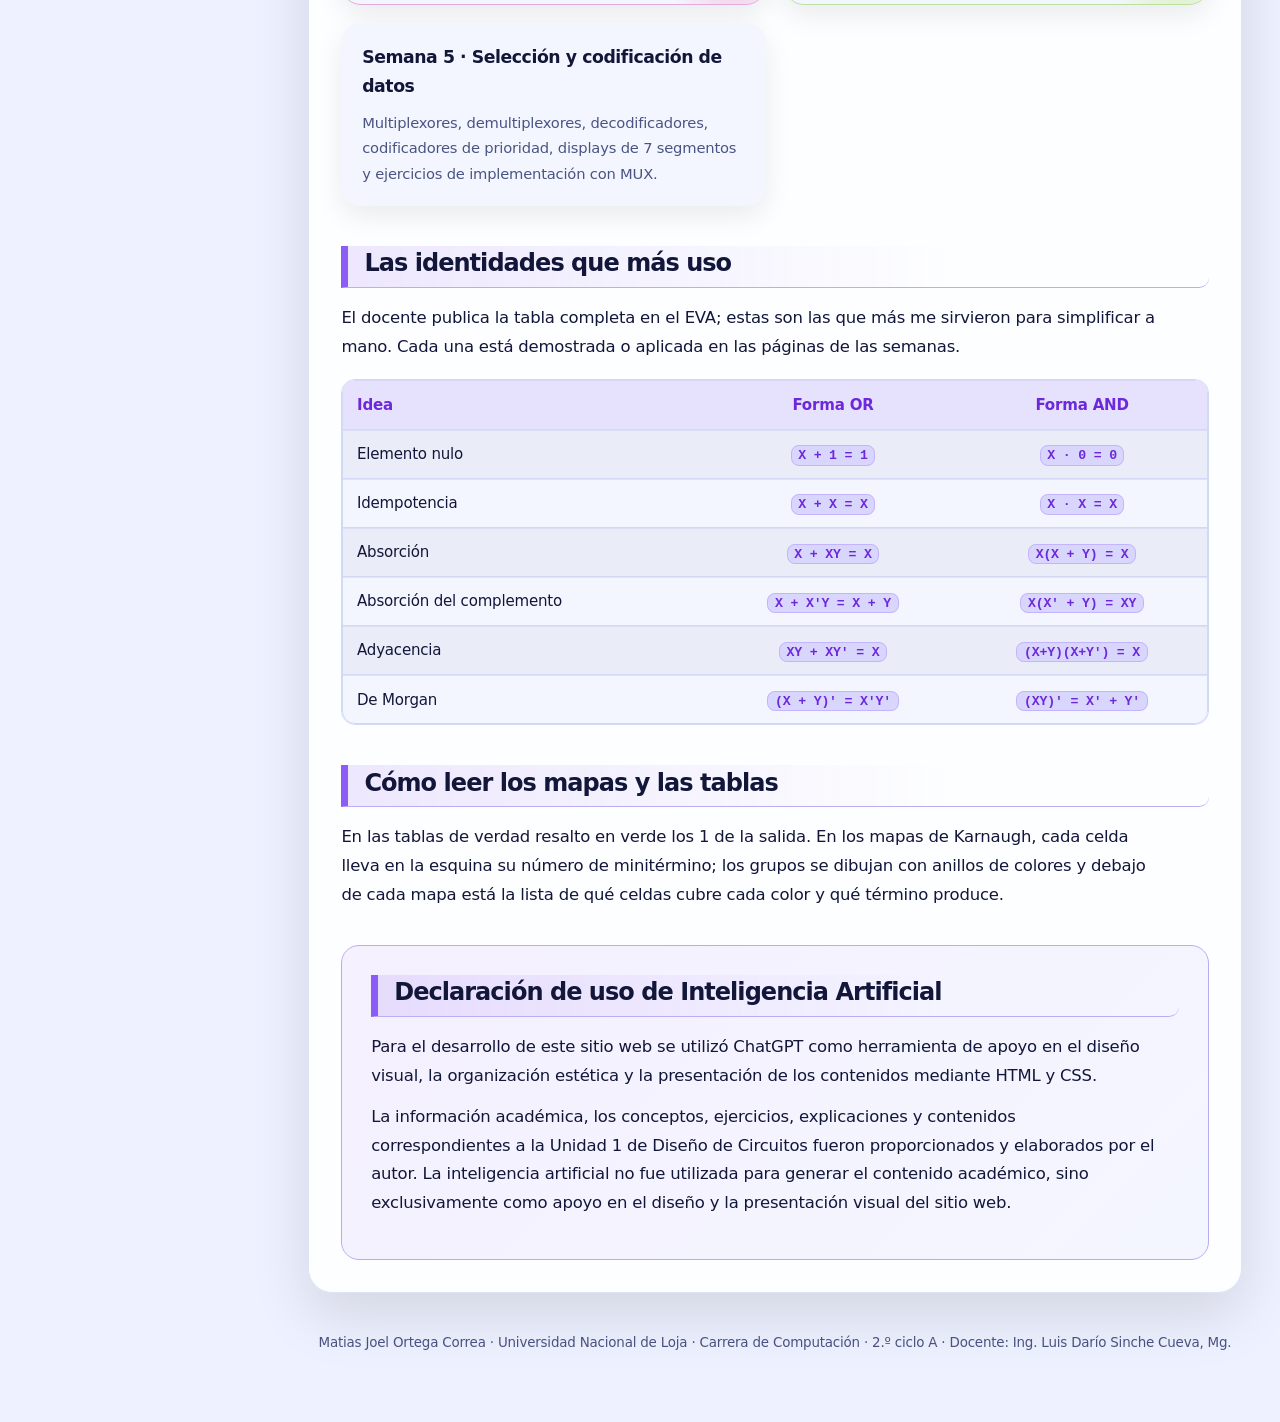
==== commit 8fbe4229: "Add files via upload" ====
--- a/index.html
+++ b/index.html
@@ -4,7 +4,7 @@
 <meta charset="utf-8">
 <meta name="viewport" content="width=device-width, initial-scale=1">
 <title>Inicio · Cuaderno de Diseño de Circuitos</title>
-<meta name="description" content="Cuaderno de resumen de Diseño de Circuitos (UNL, Computación): Unidad 1, semanas 1 a 4, con ejercicios resueltos.">
+<meta name="description" content="Cuaderno de resumen de Diseño de Circuitos (UNL, Computación): Unidad 1, semanas 1 a 5, con ejercicios resueltos.">
 <link rel="preconnect" href="https://fonts.googleapis.com">
 <link rel="preconnect" href="https://fonts.gstatic.com" crossorigin>
 <link href="https://fonts.googleapis.com/css2?family=JetBrains+Mono:wght@400;600;800&family=Plus+Jakarta+Sans:wght@400;500;700;800&family=Unbounded:wght@600;800&display=swap" rel="stylesheet">
@@ -15,7 +15,7 @@
 <aside class="side">
 <a class="brand" href="index.html">Cuaderno de Diseño de Circuitos</a>
 <p class="who">Matias Joel Ortega Correa<br>Computación · UNL</p>
-<nav aria-label="Semanas"><a href="index.html" aria-current="page">Inicio<small>Portada e índice</small></a><a href="semana-1.html">Semana 1<small>Números, códigos y compuertas</small></a><a href="semana-2.html">Semana 2<small>Álgebra de Boole y formas canónicas</small></a><a href="semana-3.html">Semana 3<small>Karnaugh, indiferentes y NAND/NOR</small></a><a href="semana-4.html">Semana 4<small>Circuitos aritméticos</small></a><a href="index.html#declaracion-ia">Declaración de IA<small>Créditos y transparencia</small></a></nav>
+<nav aria-label="Semanas"><a href="index.html" aria-current="page">Inicio<small>Portada e índice</small></a><a href="semana-1.html">Semana 1<small>Números, códigos y compuertas</small></a><a href="semana-2.html">Semana 2<small>Álgebra de Boole y formas canónicas</small></a><a href="semana-3.html">Semana 3<small>Karnaugh, indiferentes y NAND/NOR</small></a><a href="semana-4.html">Semana 4<small>Circuitos aritméticos</small></a><a href="semana-5.html">Semana 5<small>Selección y codificación de datos</small></a><a href="index.html#declaracion-ia">Declaración de IA<small>Créditos y transparencia</small></a></nav>
 </aside>
 <div class="main">
 <main class="sheet">
@@ -46,7 +46,7 @@
 <div><div class="wide"><table class="tt" id="hero-tt"><tr><th>A</th><th>B</th><th>C</th><th>A·B</th><th>C'</th><th>Y</th></tr><tr data-i="0"><td>0</td><td>0</td><td>0</td><td>0</td><td>1</td><td class="one">1</td></tr><tr data-i="1"><td>0</td><td>0</td><td>1</td><td>0</td><td>0</td><td>0</td></tr><tr data-i="2"><td>0</td><td>1</td><td>0</td><td>0</td><td>1</td><td class="one">1</td></tr><tr data-i="3"><td>0</td><td>1</td><td>1</td><td>0</td><td>0</td><td>0</td></tr><tr data-i="4"><td>1</td><td>0</td><td>0</td><td>0</td><td>1</td><td class="one">1</td></tr><tr data-i="5"><td>1</td><td>0</td><td>1</td><td>0</td><td>0</td><td>0</td></tr><tr data-i="6"><td>1</td><td>1</td><td>0</td><td>1</td><td>1</td><td class="one">1</td></tr><tr data-i="7"><td>1</td><td>1</td><td>1</td><td>1</td><td>0</td><td class="one">1</td></tr></table></div></div>
 </div>
 <h2>Qué hay en cada semana</h2>
-<ul class="index-list"><li><a href="semana-1.html">Semana 1 · Sistemas numéricos, códigos y compuertas</a><p>Niveles de voltaje, conversiones, complemento a dos, BCD, Gray, ASCII, las siete compuertas y el 74LS08. Incluye la Actividad 1 y la Actividad 2 resueltas.</p></li><li><a href="semana-2.html">Semana 2 · Álgebra de Boole y formas canónicas</a><p>Postulados, teoremas, De Morgan, minitérminos y maxitérminos, SOP y POS, simplificación algebraica y el taller de mi grupo (aviso de cinturón).</p></li><li><a href="semana-3.html">Semana 3 · Mapas de Karnaugh, indiferentes y NAND/NOR</a><p>Mapas de 3 y 4 variables, implicantes primos, SOP y POS mínimas, condiciones indiferentes, universalidad NAND/NOR y el proyecto integrador.</p></li><li><a href="semana-4.html">Semana 4 · Circuitos aritméticos</a><p>Semisumador, sumador completo, sumador de 4 bits, retardo ripple, resta con XOR, overflow y comparador. Con una calculadora de sumador/restador.</p></li></ul>
+<ul class="index-list"><li><a href="semana-1.html">Semana 1 · Sistemas numéricos, códigos y compuertas</a><p>Niveles de voltaje, conversiones, complemento a dos, BCD, Gray, ASCII, las siete compuertas y el 74LS08. Incluye la Actividad 1 y la Actividad 2 resueltas.</p></li><li><a href="semana-2.html">Semana 2 · Álgebra de Boole y formas canónicas</a><p>Postulados, teoremas, De Morgan, minitérminos y maxitérminos, SOP y POS, simplificación algebraica y el taller de mi grupo (aviso de cinturón).</p></li><li><a href="semana-3.html">Semana 3 · Mapas de Karnaugh, indiferentes y NAND/NOR</a><p>Mapas de 3 y 4 variables, implicantes primos, SOP y POS mínimas, condiciones indiferentes, universalidad NAND/NOR y el proyecto integrador.</p></li><li><a href="semana-4.html">Semana 4 · Circuitos aritméticos</a><p>Semisumador, sumador completo, sumador de 4 bits, retardo ripple, resta con XOR, overflow y comparador. Con una calculadora de sumador/restador.</p></li><li><a href="semana-5.html">Semana 5 · Selección y codificación de datos</a><p>Multiplexores, demultiplexores, decodificadores, codificadores de prioridad, displays de 7 segmentos y ejercicios de implementación con MUX.</p></li></ul>
 <h2>Las identidades que más uso</h2>
 <p>El docente publica la tabla completa en el EVA; estas son las que más me sirvieron para simplificar a mano. Cada una está demostrada o aplicada en las páginas de las semanas.</p>
 
--- a/assets/style.css
+++ b/assets/style.css
@@ -332,3 +332,30 @@
 }
 .declaracion-ia h2{margin-top:0!important}
 .declaracion-ia p{max-width:75ch}
+
+/* Semana 5: componentes heredados integrados al tema del cuaderno */
+.w5 .content nav.toc{
+  background:var(--panel2);border:1px solid var(--rule);border-radius:16px;
+  padding:1rem 1.25rem;margin:0 0 1.5rem;
+}
+.w5 .content nav.toc a{color:var(--acc-t);text-decoration:none}
+.w5 .content nav.toc a:hover{text-decoration:underline}
+.w5 .content section{
+  background:transparent;border:0;border-radius:0;padding:0;margin:0 0 2rem;
+  box-shadow:none;
+}
+.w5 .content section h2{margin-top:0}
+.w5 .content .note,.w5 .content .key{
+  border-radius:12px;padding:.8rem 1rem;margin:1rem 0;
+  background:var(--panel2);border-left:4px solid var(--acc);
+}
+.w5 .content .note{border-left-color:#f2ad43}
+.w5 .content details{
+  border:1px solid var(--rule);border-radius:12px;padding:.75rem 1rem;
+  margin:.8rem 0;background:var(--panel2);
+}
+.w5 .content summary{cursor:pointer;color:var(--acc-t);font-weight:700}
+.w5 .content .eq{display:block;overflow-x:auto;white-space:pre-wrap}
+.w5 .content .scroll{overflow-x:auto}
+.w5 .content pre.eq{white-space:pre;overflow-x:auto}
+.w5 .content table{width:auto;min-width:min(100%,520px)}
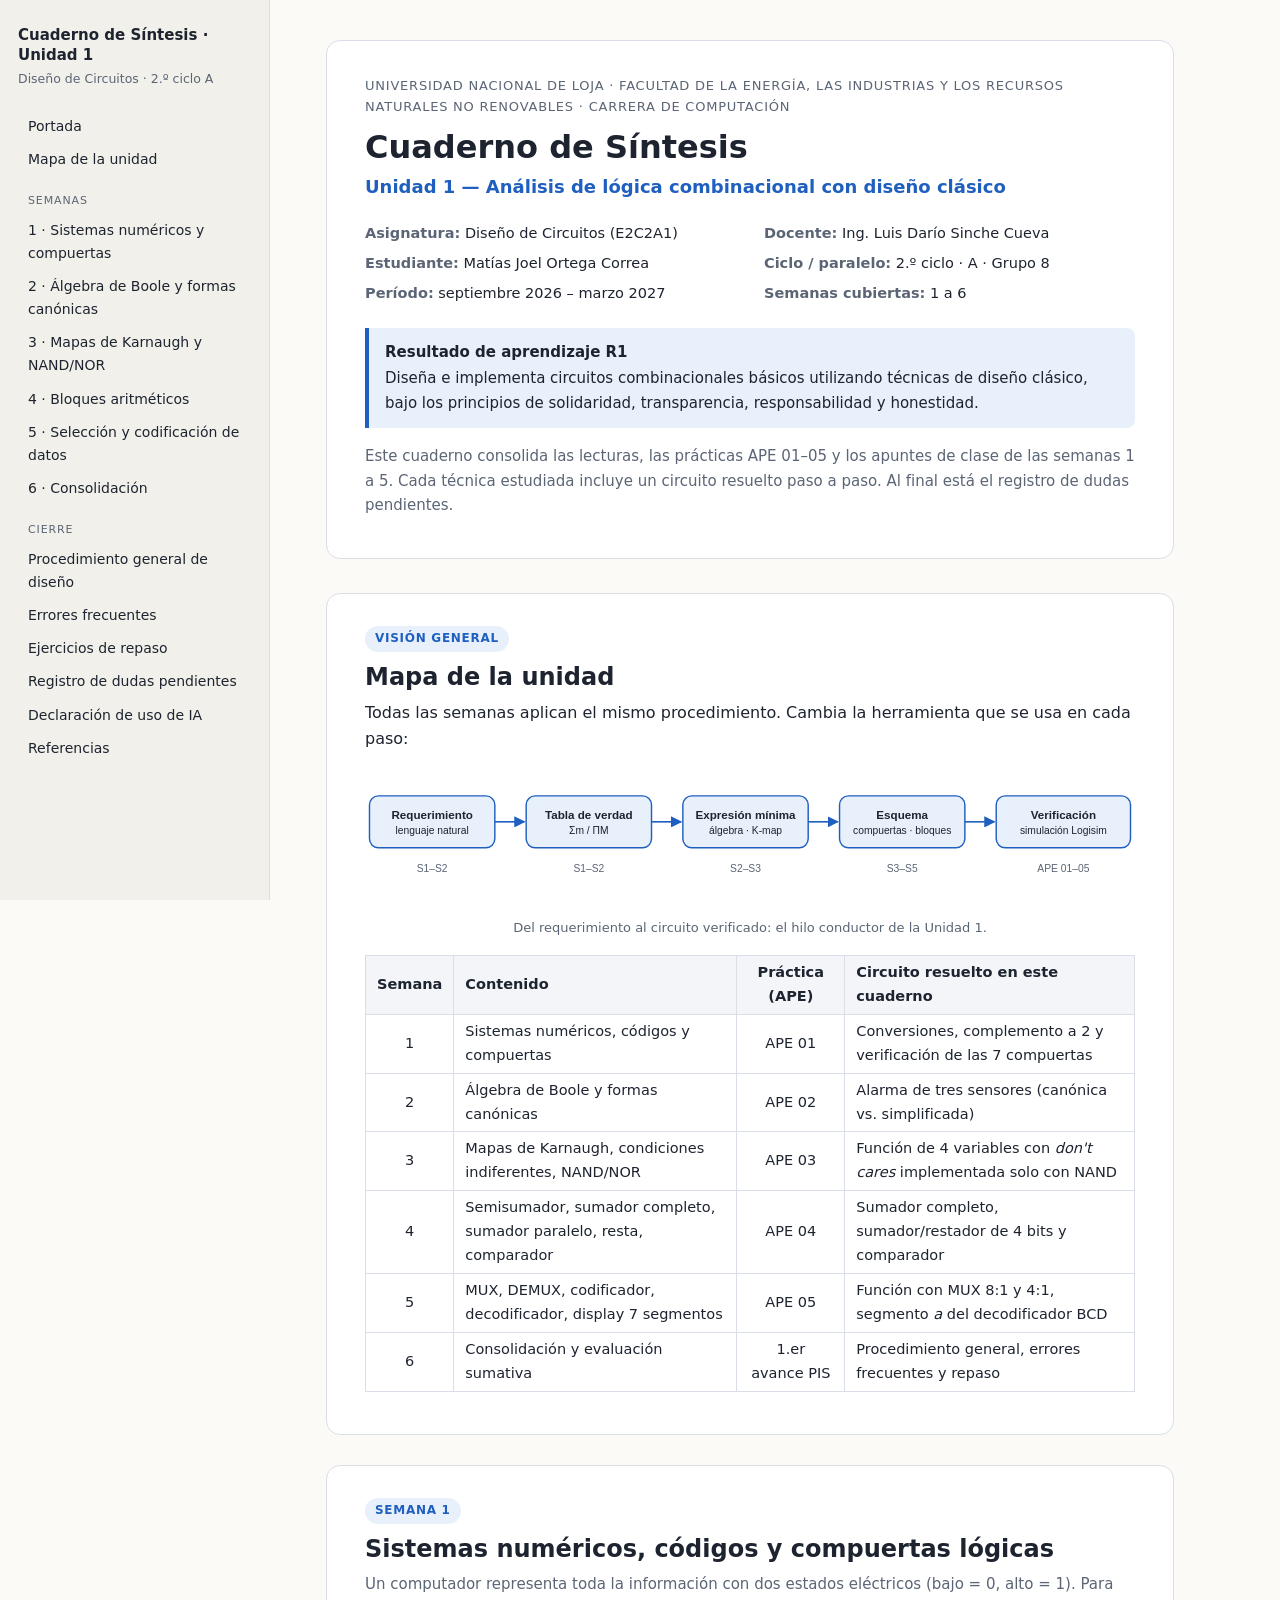
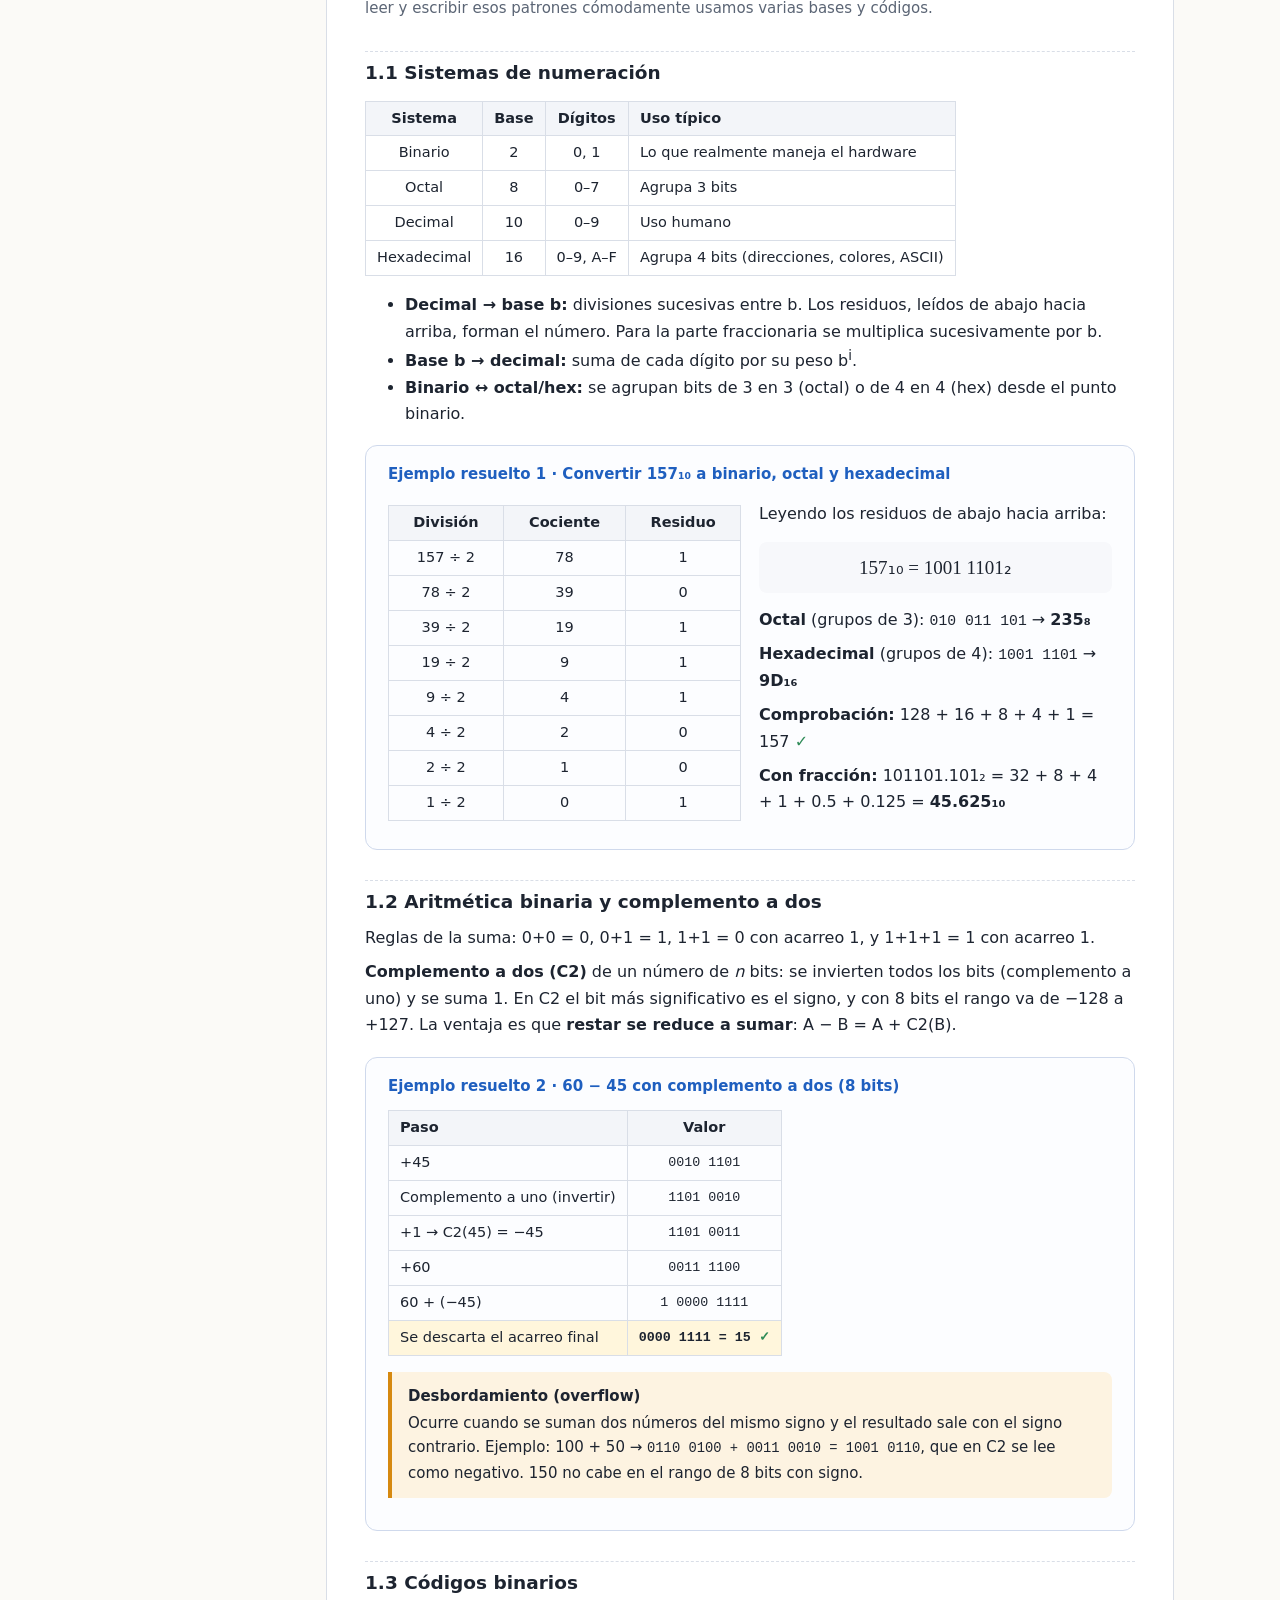
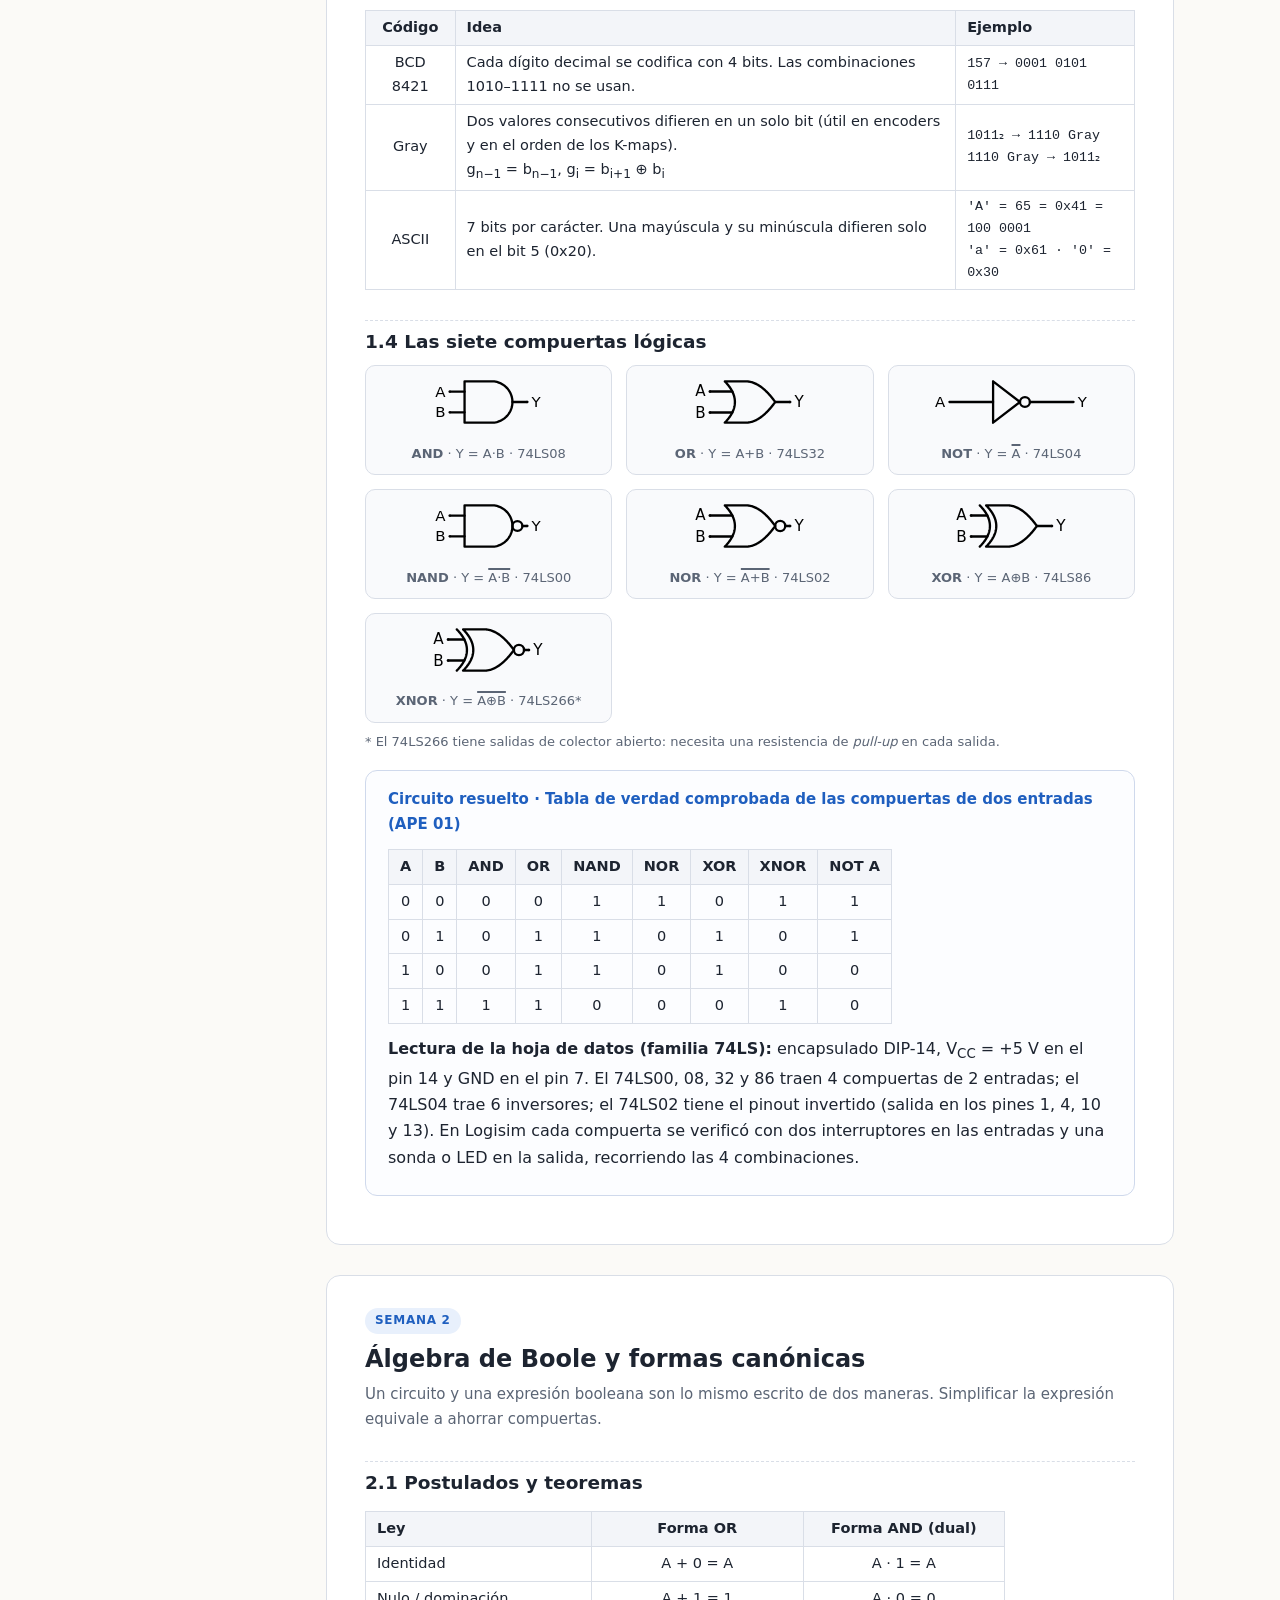
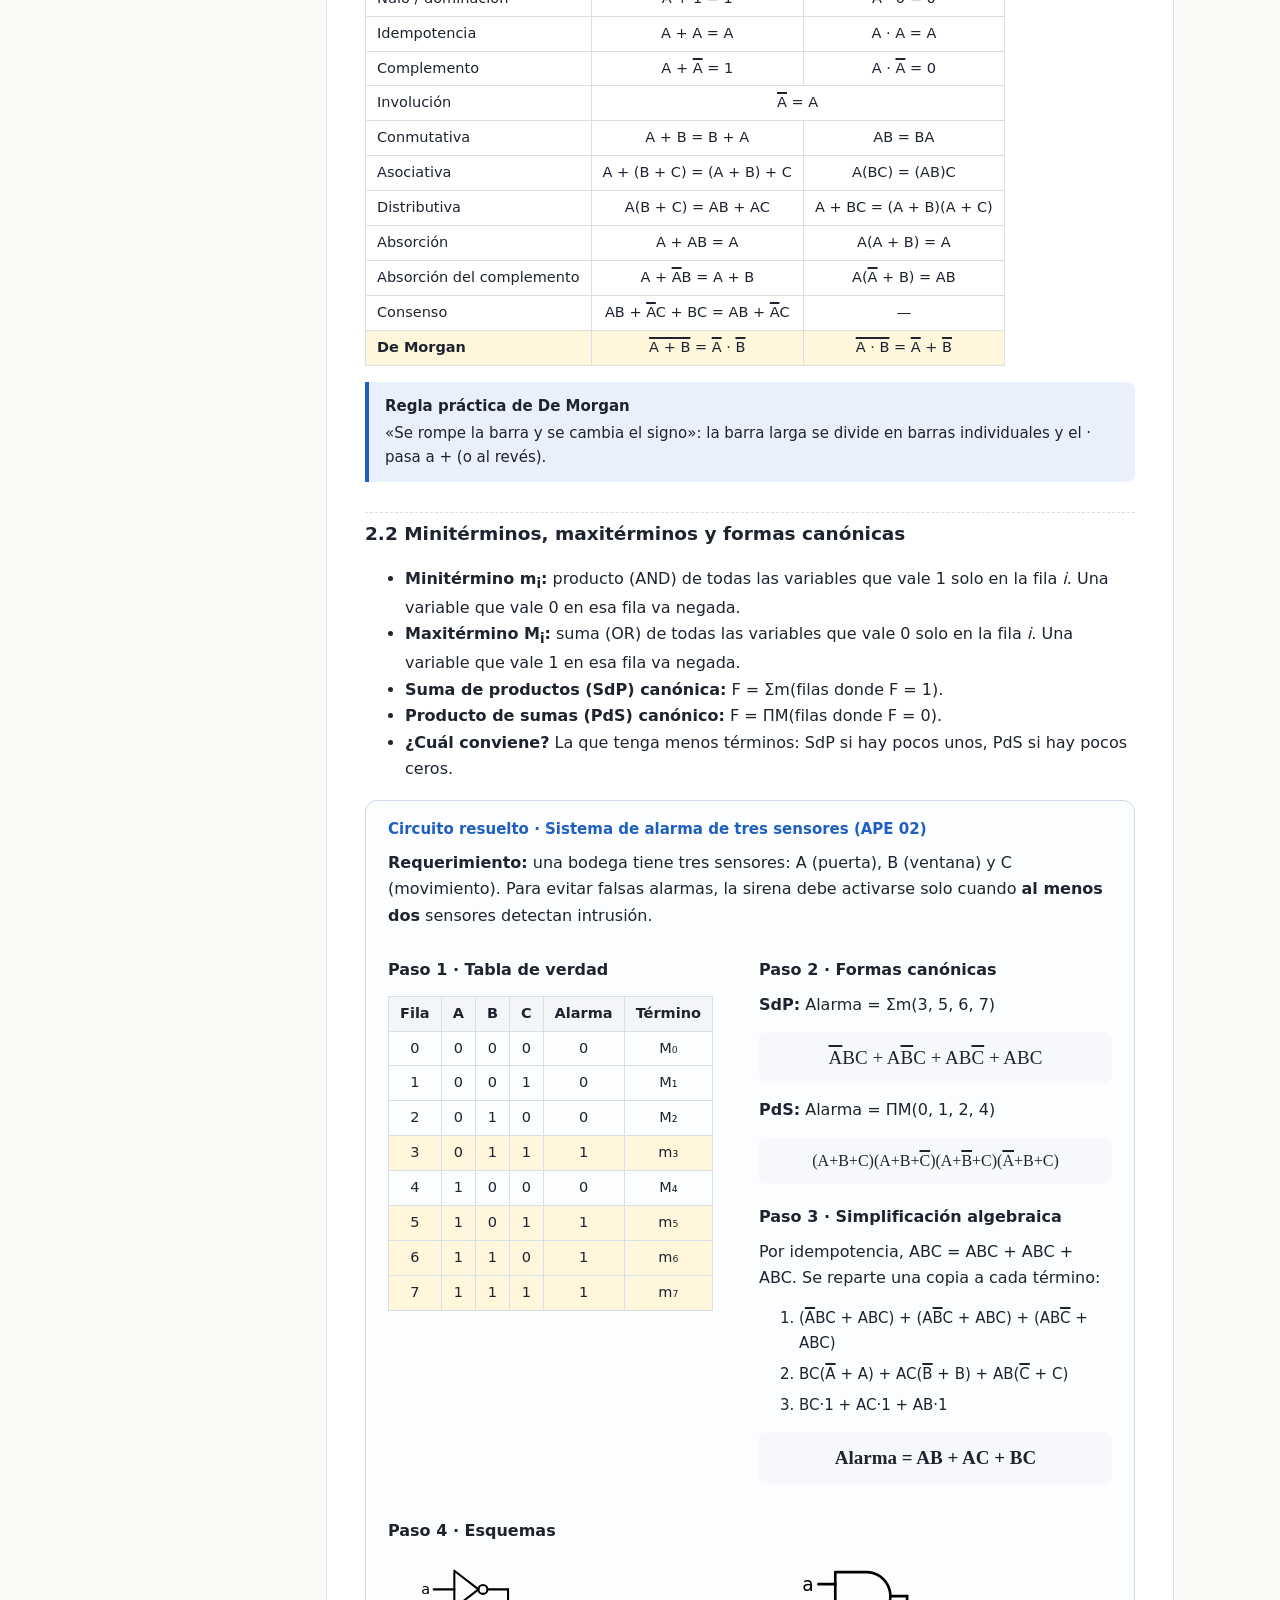
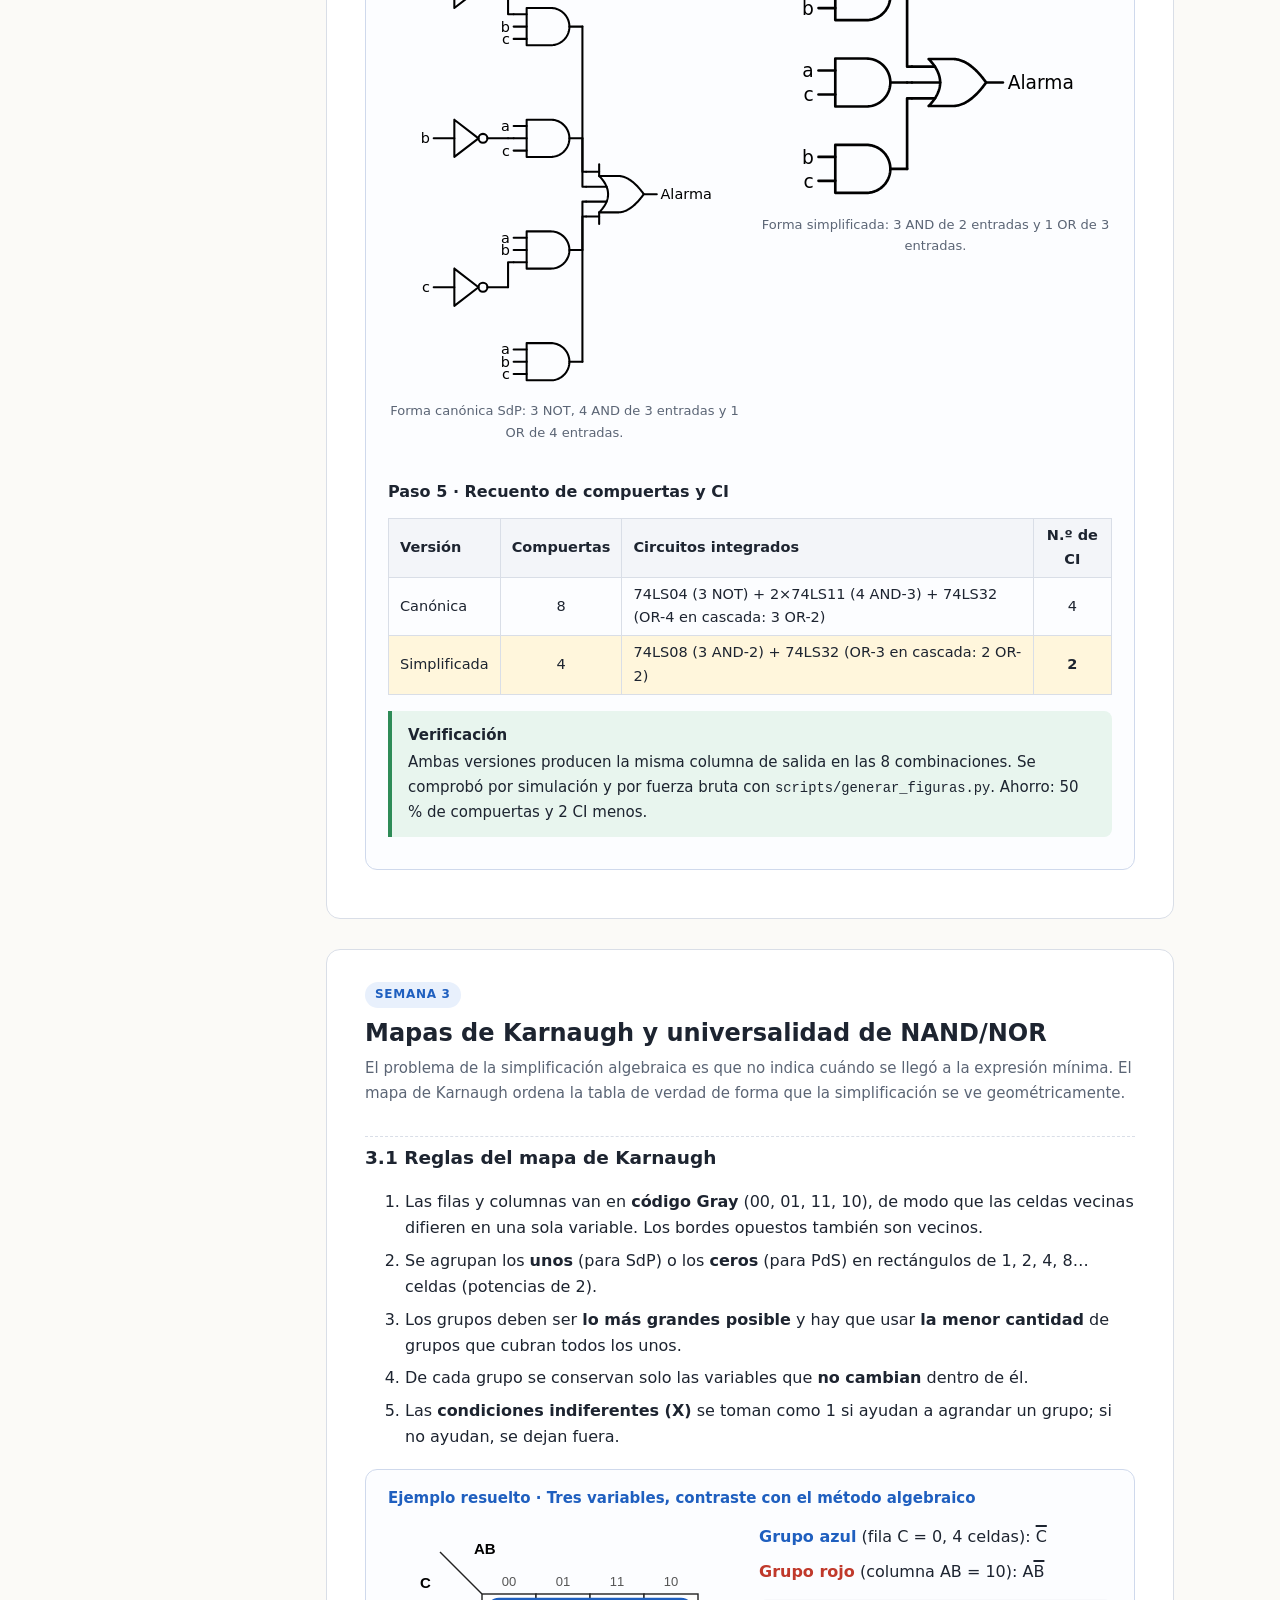
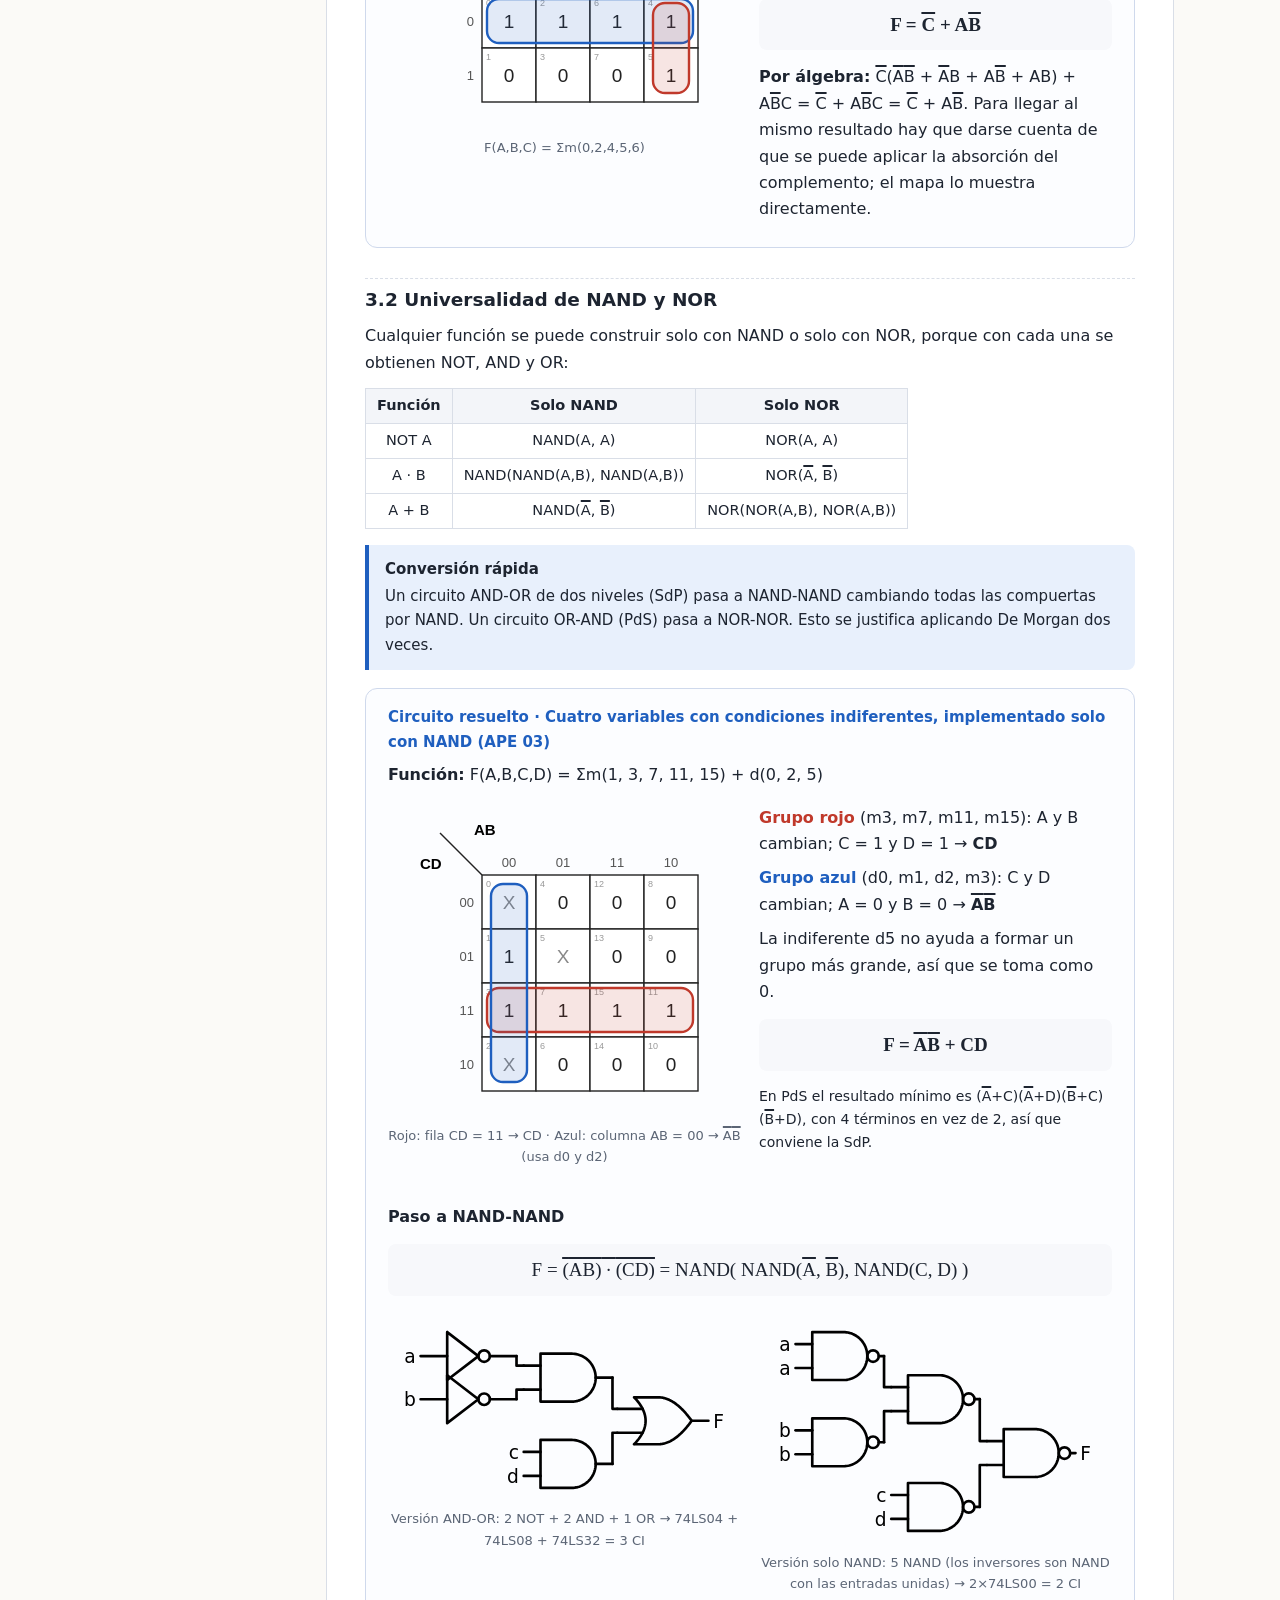
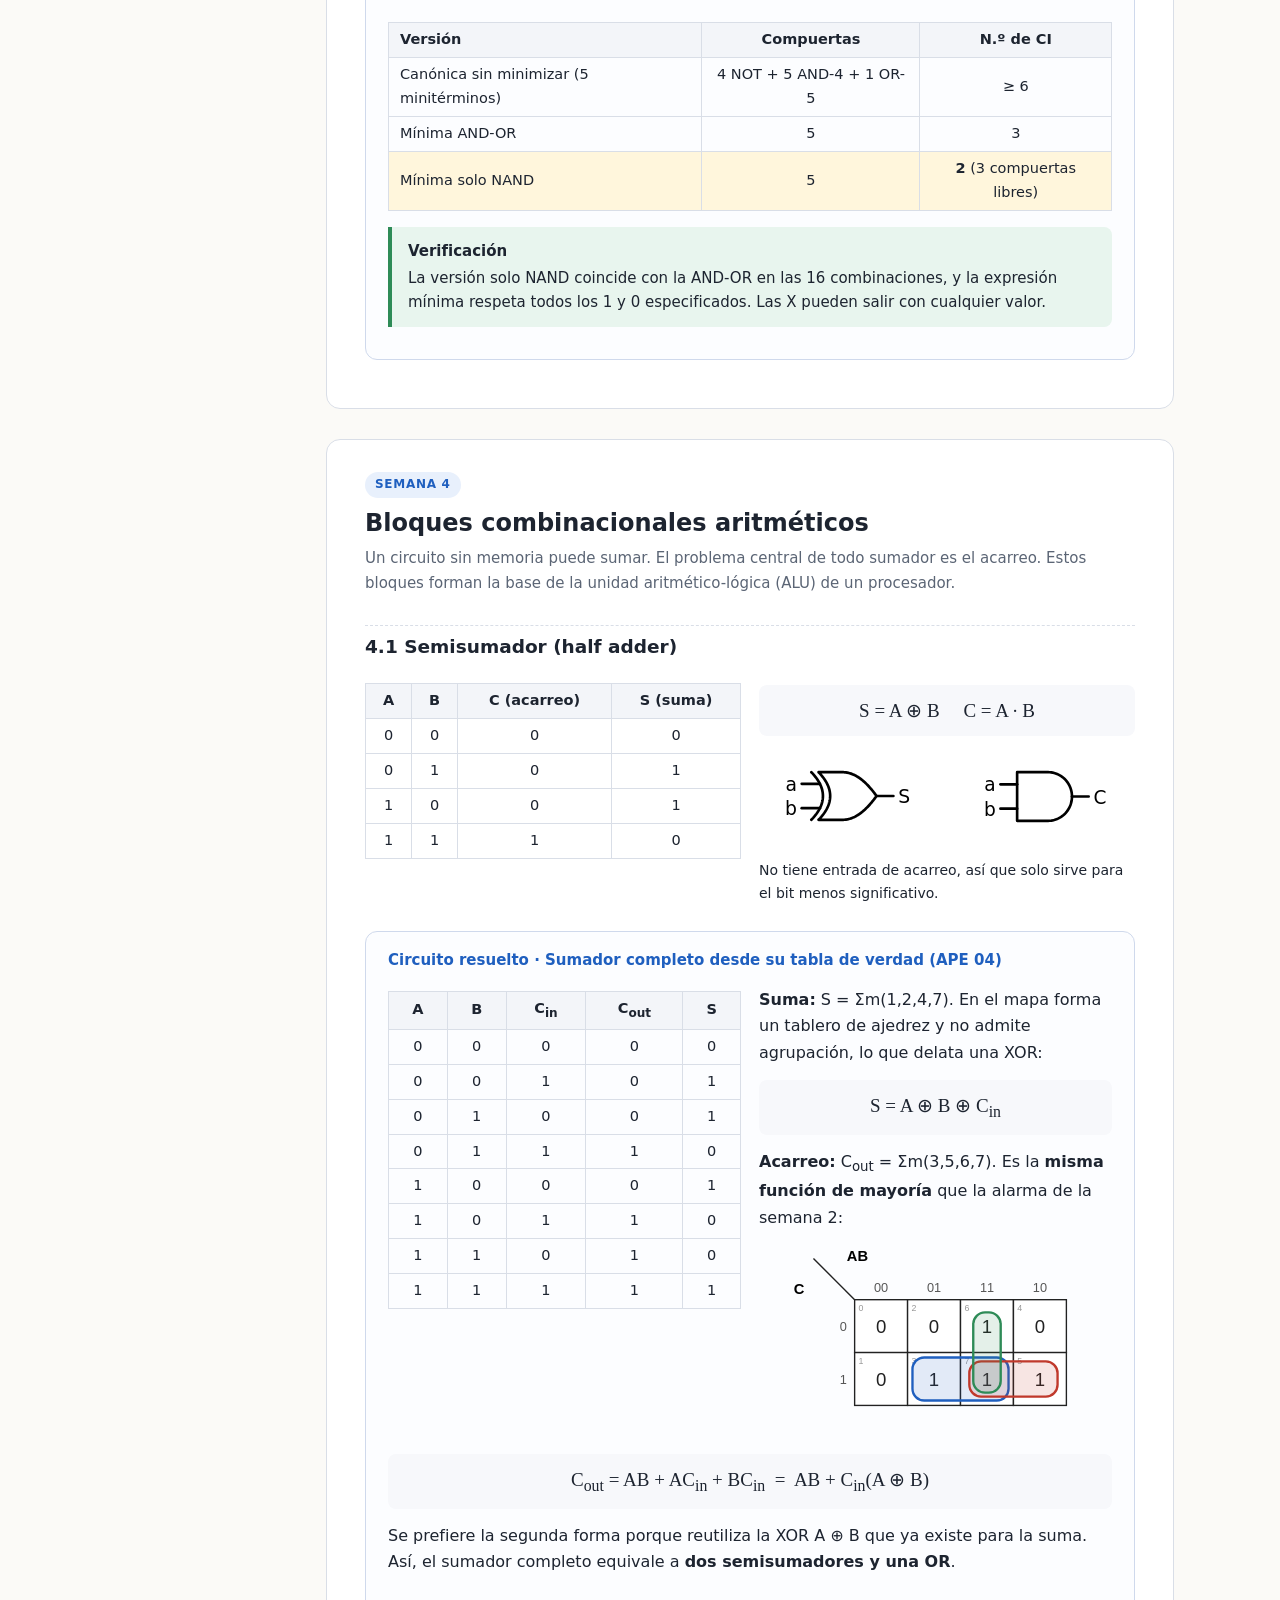
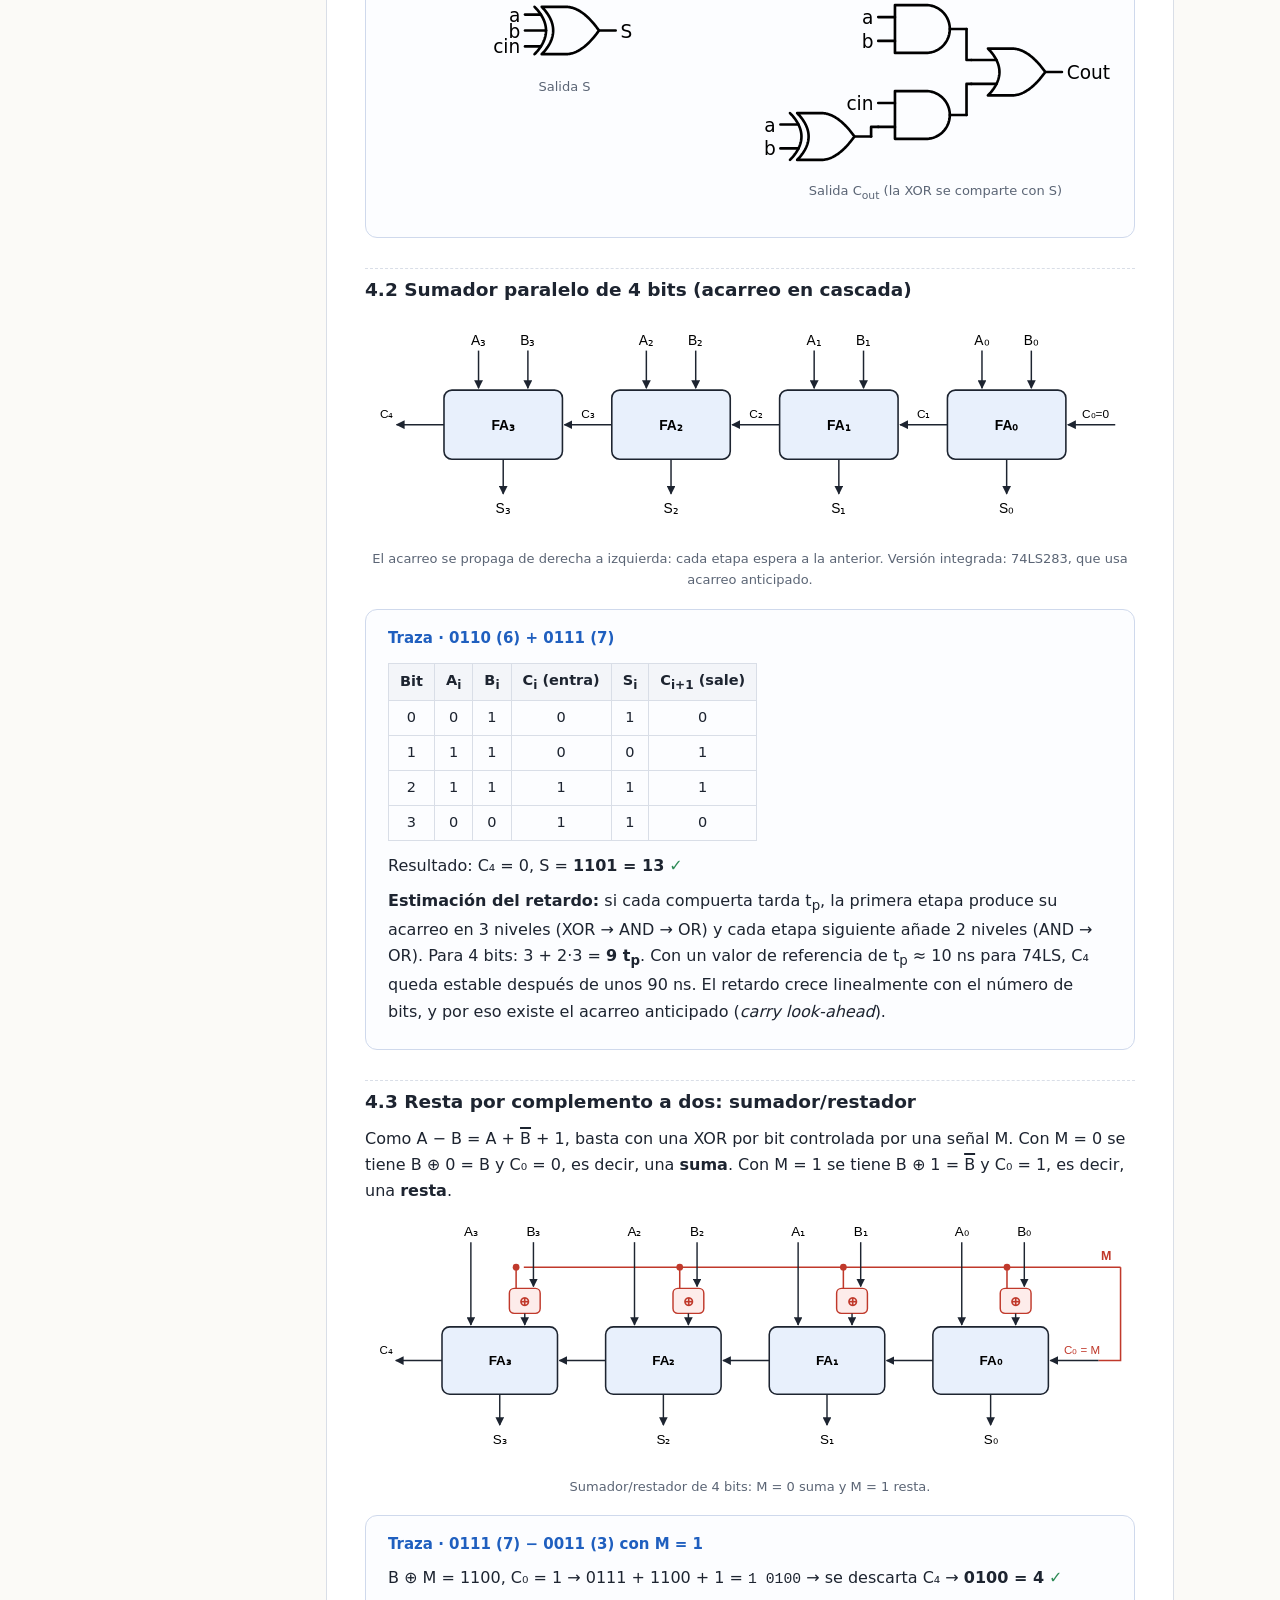
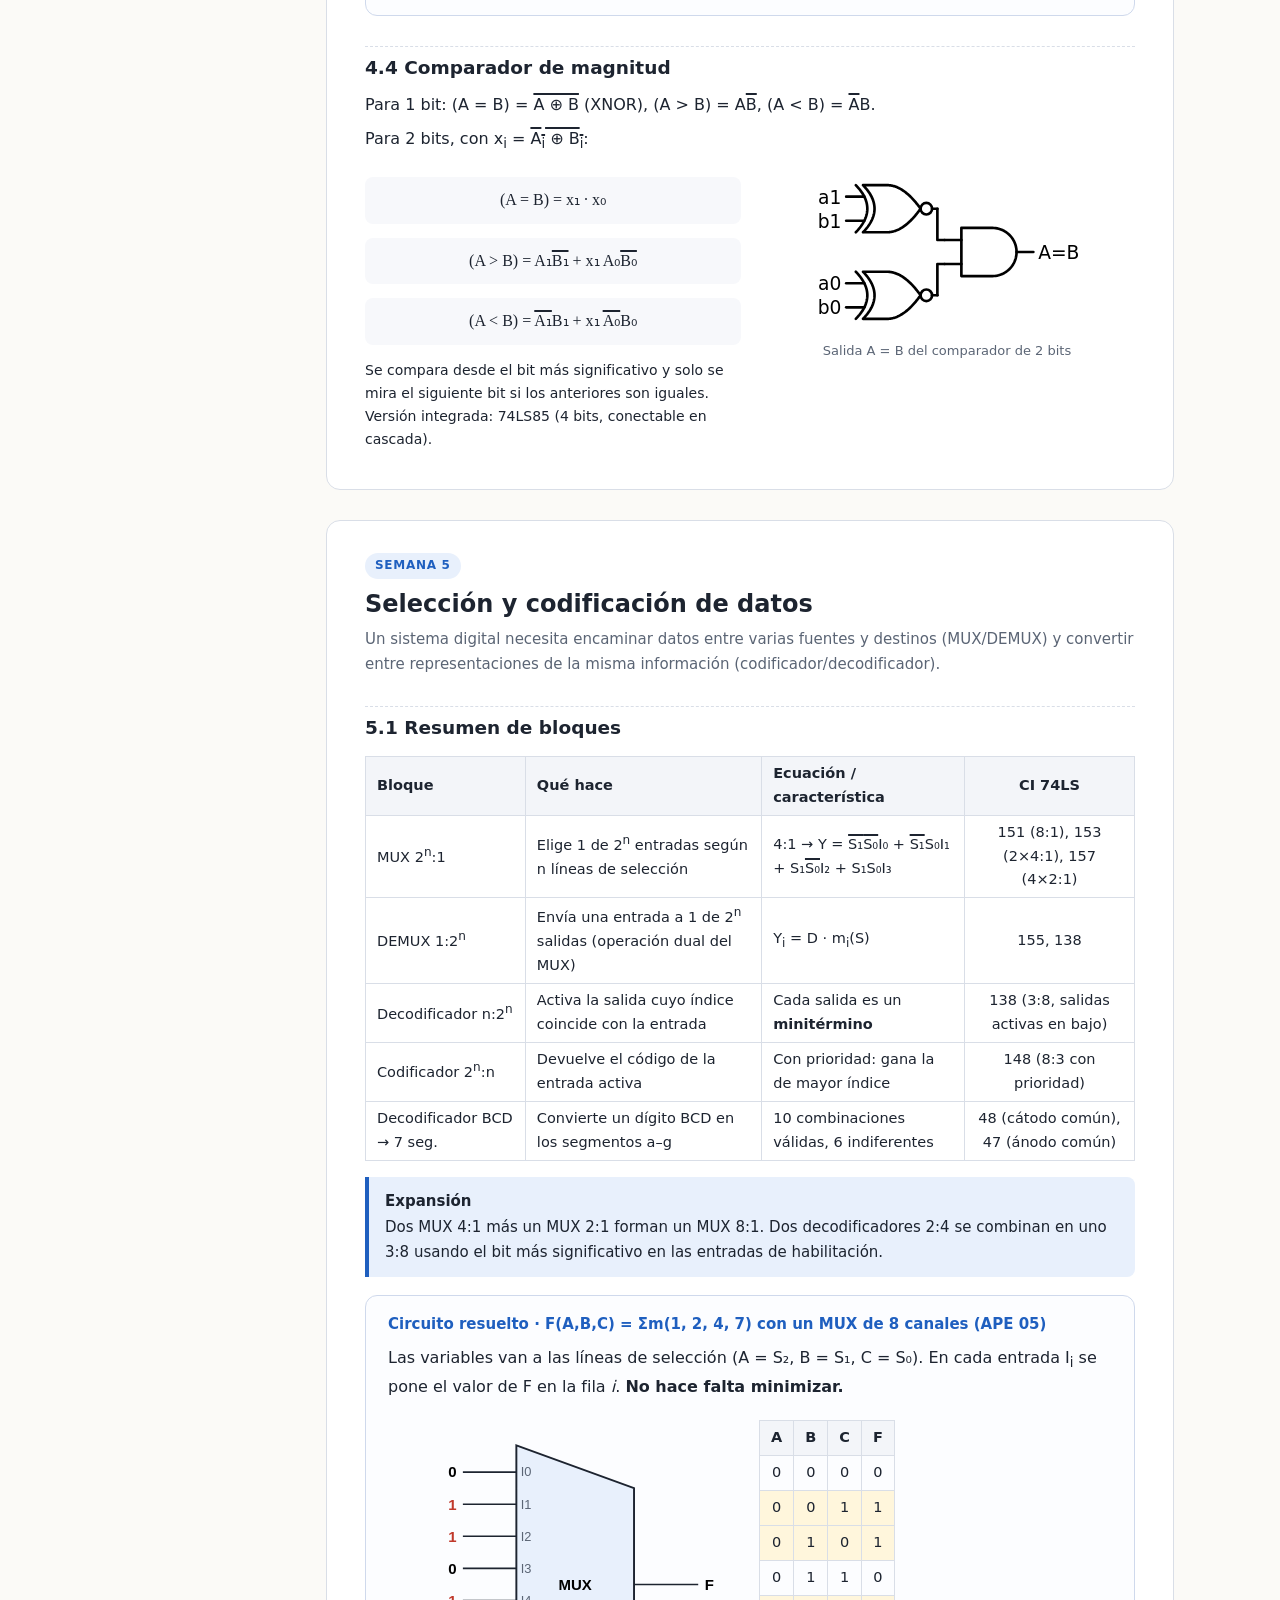
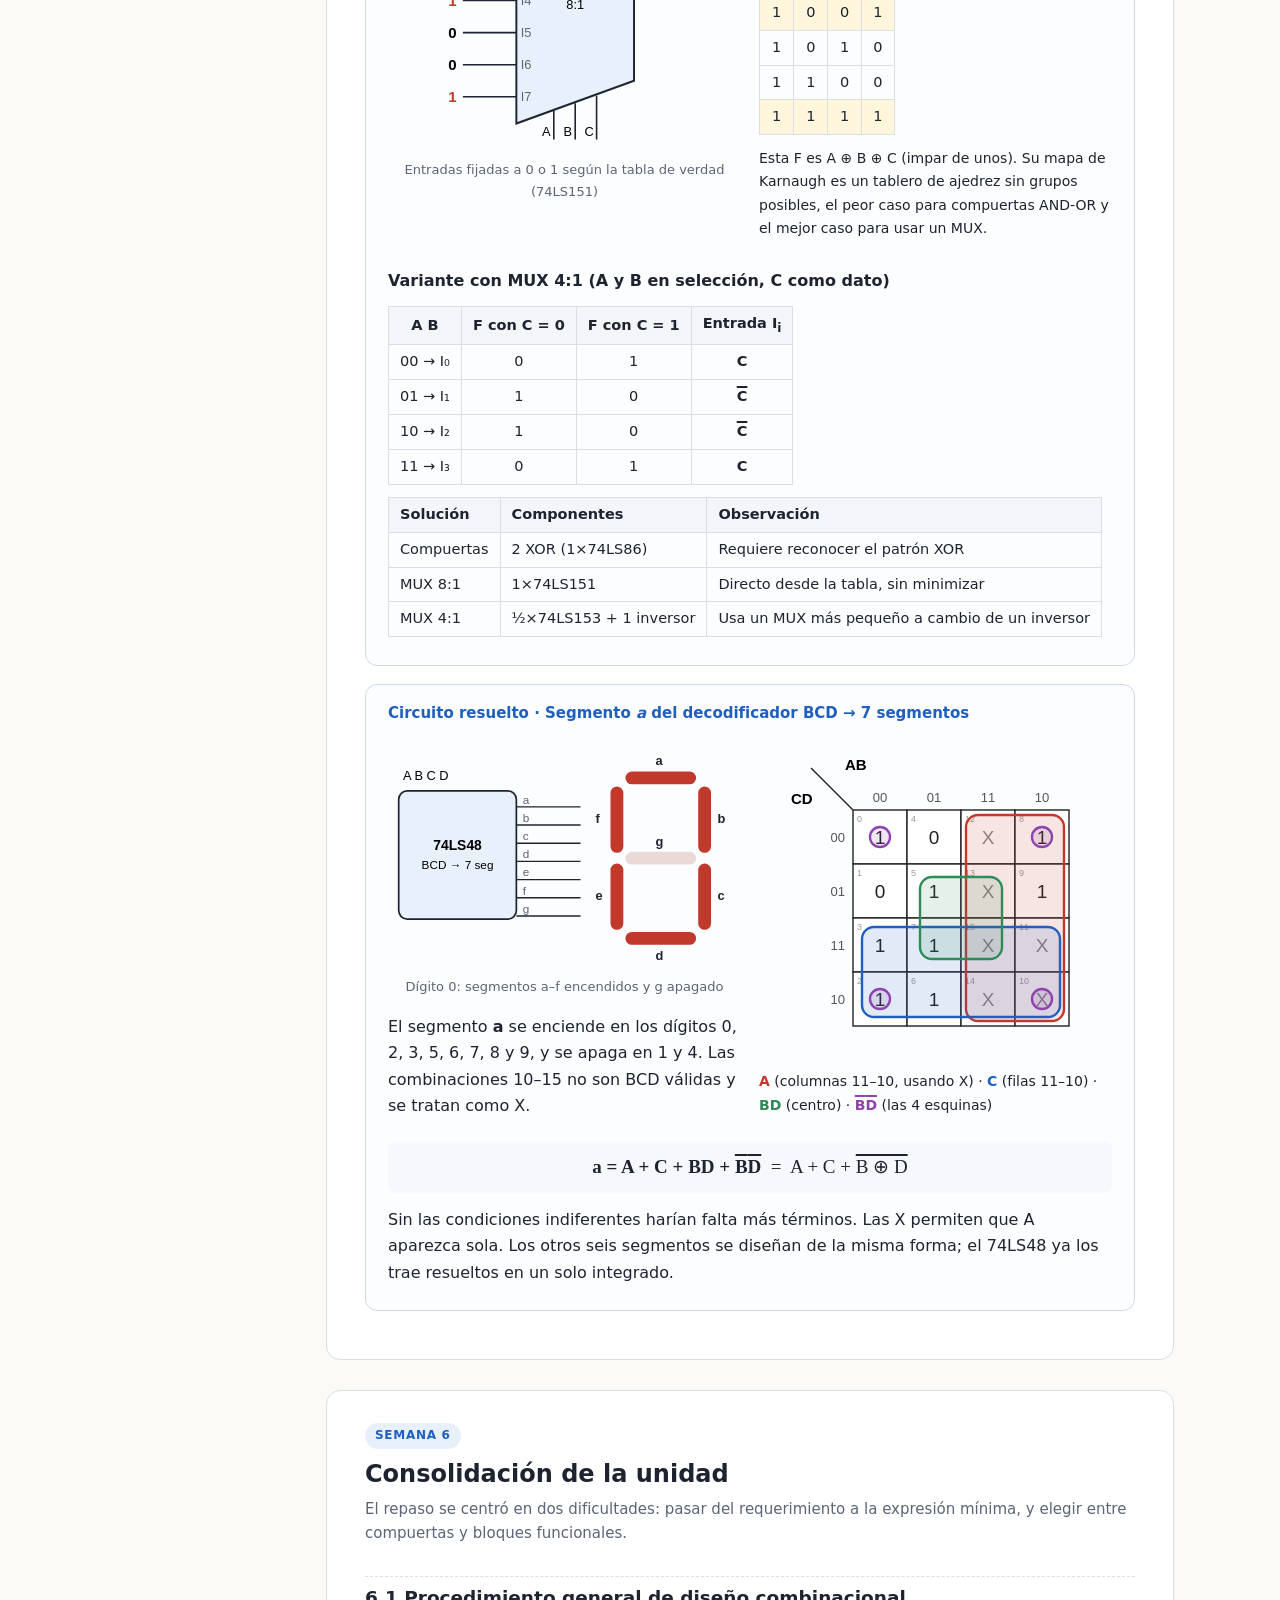
==== commit 44e31d65: "Add files via upload" ====
--- a/index.html
+++ b/index.html
@@ -3,75 +3,794 @@
 <head>
 <meta charset="utf-8">
 <meta name="viewport" content="width=device-width, initial-scale=1">
-<title>Inicio · Cuaderno de Diseño de Circuitos</title>
-<meta name="description" content="Cuaderno de resumen de Diseño de Circuitos (UNL, Computación): Unidad 1, semanas 1 a 5, con ejercicios resueltos.">
-<link rel="preconnect" href="https://fonts.googleapis.com">
-<link rel="preconnect" href="https://fonts.gstatic.com" crossorigin>
-<link href="https://fonts.googleapis.com/css2?family=JetBrains+Mono:wght@400;600;800&family=Plus+Jakarta+Sans:wght@400;500;700;800&family=Unbounded:wght@600;800&display=swap" rel="stylesheet">
-<link rel="stylesheet" href="assets/style.css">
+<title>Cuaderno de Síntesis · Unidad 1 · Diseño de Circuitos</title>
+<meta name="description" content="Cuaderno de síntesis de la Unidad 1 (Lógica combinacional con diseño clásico) – Diseño de Circuitos, Computación UNL.">
+<style>
+  :root{
+    --ink:#1d2430; --muted:#5b6575; --line:#d9dee7; --bg:#fbfaf7; --paper:#ffffff;
+    --accent:#1f5fbf; --accent-soft:#e8f0fc; --red:#c0392b; --green:#2e8b57; --purple:#8e44ad;
+    --mono: ui-monospace, "SFMono-Regular", Menlo, Consolas, monospace;
+    color-scheme: light;
+  }
+  *{box-sizing:border-box}
+  html{scroll-behavior:smooth}
+  body{margin:0;background:var(--bg);color:var(--ink);font:16px/1.65 "Segoe UI", system-ui, -apple-system, Roboto, Helvetica, Arial, sans-serif}
+  .layout{display:grid;grid-template-columns:270px 1fr;min-height:100vh}
+  nav{position:sticky;top:0;height:100vh;overflow:auto;background:#f2f0ea;border-right:1px solid var(--line);padding:26px 18px}
+  nav .brand{font-weight:700;font-size:15px;line-height:1.3;margin-bottom:4px}
+  nav .sub{font-size:12.5px;color:var(--muted);margin-bottom:20px}
+  nav a{display:block;color:var(--ink);text-decoration:none;font-size:14px;padding:5px 10px;border-radius:6px}
+  nav a:hover{background:#e4e1d8}
+  nav a.lvl2{padding-left:22px;font-size:13px;color:var(--muted)}
+  nav .group{font-size:11px;letter-spacing:.08em;text-transform:uppercase;color:var(--muted);margin:16px 10px 4px}
+  main{max-width:960px;padding:40px 56px 80px}
+  header.cover{background:var(--paper);border:1px solid var(--line);border-radius:14px;padding:34px 38px;margin-bottom:34px}
+  .cover .inst{font-size:13px;color:var(--muted);text-transform:uppercase;letter-spacing:.06em}
+  .cover h1{font-size:32px;line-height:1.2;margin:10px 0 6px}
+  .cover .unit{font-size:18px;color:var(--accent);margin:0 0 20px;font-weight:600}
+  .meta{display:grid;grid-template-columns:repeat(2,minmax(0,1fr));gap:6px 28px;font-size:14.5px}
+  .meta b{color:var(--muted);font-weight:600}
+  section.week{background:var(--paper);border:1px solid var(--line);border-radius:14px;padding:30px 38px;margin:0 0 30px}
+  h2{font-size:24px;margin:0 0 4px;line-height:1.25}
+  .tag{display:inline-block;font-size:12px;font-weight:700;letter-spacing:.06em;text-transform:uppercase;color:var(--accent);background:var(--accent-soft);padding:3px 10px;border-radius:99px;margin-bottom:10px}
+  h3{font-size:18.5px;margin:30px 0 8px;padding-top:6px;border-top:1px dashed var(--line)}
+  h4{font-size:16px;margin:20px 0 6px}
+  p{margin:8px 0}
+  .lead{color:var(--muted);font-size:15px;margin-bottom:6px}
+  .ov{text-decoration:overline;text-decoration-thickness:1.5px}
+  code,.mono{font-family:var(--mono);font-size:.92em}
+  .eq{font-family:Cambria, "Times New Roman", serif;font-size:19px;text-align:center;margin:14px 0;padding:10px;background:#f7f8fb;border-radius:8px}
+  table{border-collapse:collapse;margin:12px 0;font-size:14.5px}
+  th,td{border:1px solid var(--line);padding:5px 11px;text-align:center}
+  th{background:#f3f5f9;font-weight:600}
+  td.l,th.l{text-align:left}
+  tr.hl td{background:#fff6dc}
+  .grid2{display:grid;grid-template-columns:repeat(2,minmax(0,1fr));gap:18px;align-items:start}
+  .grid3{display:grid;grid-template-columns:repeat(3,minmax(0,1fr));gap:14px}
+  figure{margin:16px 0;text-align:center}
+  figure img,figure svg{max-width:100%;height:auto}
+  figcaption{font-size:13px;color:var(--muted);margin-top:6px}
+  .gates figure{background:#f9fafc;border:1px solid var(--line);border-radius:10px;padding:10px 6px;margin:0}
+  .gates img{height:52px}
+  .box{border-left:4px solid var(--accent);background:var(--accent-soft);padding:12px 16px;border-radius:0 8px 8px 0;margin:16px 0;font-size:15px}
+  .box.warn{border-color:#d68910;background:#fdf3e1}
+  .box.ok{border-color:var(--green);background:#e8f5ee}
+  .box b:first-child{display:block;margin-bottom:2px}
+  .solved{border:1px solid #cfd9ec;border-radius:12px;padding:16px 22px;margin:18px 0;background:#fcfdff}
+  .solved > .ttl{font-weight:700;color:var(--accent);font-size:15px;margin-bottom:6px}
+  ol.steps li{margin:6px 0}
+  details{border:1px solid var(--line);border-radius:10px;padding:10px 16px;margin:10px 0;background:#fcfcfa}
+  details summary{cursor:pointer;font-weight:600}
+  details[open] summary{margin-bottom:8px}
+  .pill{display:inline-block;font-size:12px;padding:1px 8px;border-radius:99px;background:#eef1f6;color:var(--muted);margin-left:6px}
+  .chk{color:var(--green);font-weight:700}
+  footer{color:var(--muted);font-size:13px;text-align:center;margin-top:30px}
+  @media (max-width:900px){
+    .layout{grid-template-columns:1fr} nav{position:static;height:auto}
+    main{padding:20px 14px} section.week,header.cover{padding:22px 18px}
+    .grid2,.grid3,.meta{grid-template-columns:1fr}
+  }
+  @media print{
+    nav{display:none} .layout{display:block} main{max-width:none;padding:0}
+    section.week{break-inside:auto;border:none;padding:0 0 20px} details{display:block} details>*{display:block}
+  }
+</style>
 </head>
-<body class="w0">
+<body>
 <div class="layout">
-<aside class="side">
-<a class="brand" href="index.html">Cuaderno de Diseño de Circuitos</a>
-<p class="who">Matias Joel Ortega Correa<br>Computación · UNL</p>
-<nav aria-label="Semanas"><a href="index.html" aria-current="page">Inicio<small>Portada e índice</small></a><a href="semana-1.html">Semana 1<small>Números, códigos y compuertas</small></a><a href="semana-2.html">Semana 2<small>Álgebra de Boole y formas canónicas</small></a><a href="semana-3.html">Semana 3<small>Karnaugh, indiferentes y NAND/NOR</small></a><a href="semana-4.html">Semana 4<small>Circuitos aritméticos</small></a><a href="semana-5.html">Semana 5<small>Selección y codificación de datos</small></a><a href="index.html#declaracion-ia">Declaración de IA<small>Créditos y transparencia</small></a></nav>
-</aside>
-<div class="main">
-<main class="sheet">
-<header class="banner"><span class="num" aria-hidden="true">0110</span><h1>Cuaderno de Diseño de Circuitos</h1>
-<p class="meta">Matias Joel Ortega Correa · Computación, 2.º ciclo A · Universidad Nacional de Loja<br>Docente: Ing. Luis Darío Sinche Cueva, Mg. · Período septiembre 2026 – marzo 2027</p>
-<p class="lead">Aquí reúno lo que estudié en la Unidad 1 (lógica combinacional con diseño clásico): un resumen de cada clase con sus ejercicios resueltos paso a paso, en el orden en que los vimos.</p></header><div class="content">
-<p>El circuito de abajo es el de la Semana 1 y la Semana 2: <code class="e">Y = A·B + C'</code>. Toca los interruptores y mira cómo cambia la salida y qué fila de la tabla de verdad se está usando.</p>
-
-<div class="hero" id="hero">
-<div>
-<svg viewBox="0 0 520 240" role="group" aria-label="Circuito Y = A·B + C'. Cada interruptor se puede activar con clic o con Enter.">
-  <polyline id="wA" class="w" points="58,40 150,40"/>
-  <polyline id="wB" class="w" points="58,90 150,90"/>
-  <polyline id="wC" class="w" points="58,190 130,190"/>
-  <path class="g" d="M150,20 H185 A45,45 0 0 1 185,110 H150 Z"/>
-  <polyline id="wAB" class="w" points="230,65 265,65 265,115 308,115"/>
-  <path class="g" d="M130,170 L130,210 L170,190 Z"/>
-  <circle class="g" cx="175" cy="190" r="5"/>
-  <polyline id="wNC" class="w" points="180,190 280,190 280,155 308,155"/>
-  <path class="g" d="M300,95 Q335,95 375,135 Q335,175 300,175 Q322,135 300,95 Z"/>
-  <polyline id="wY" class="w" points="375,135 430,135"/>
-  <circle id="lamp" class="lamp" cx="455" cy="135" r="22"/>
-  <text x="446" y="141">Y</text>
-  <g class="sw" id="swA" data-v="A" role="switch" aria-checked="false" aria-label="Entrada A" tabindex="0"><rect x="8" y="24" width="50" height="32" rx="3"/><text x="14" y="46">A=0</text></g>
-  <g class="sw" id="swB" data-v="B" role="switch" aria-checked="false" aria-label="Entrada B" tabindex="0"><rect x="8" y="74" width="50" height="32" rx="3"/><text x="14" y="96">B=0</text></g>
-  <g class="sw" id="swC" data-v="C" role="switch" aria-checked="false" aria-label="Entrada C" tabindex="0"><rect x="8" y="174" width="50" height="32" rx="3"/><text x="14" y="196">C=0</text></g>
-</svg><p class="read" id="hero-read" aria-live="polite"></p></div>
-<div><div class="wide"><table class="tt" id="hero-tt"><tr><th>A</th><th>B</th><th>C</th><th>A·B</th><th>C'</th><th>Y</th></tr><tr data-i="0"><td>0</td><td>0</td><td>0</td><td>0</td><td>1</td><td class="one">1</td></tr><tr data-i="1"><td>0</td><td>0</td><td>1</td><td>0</td><td>0</td><td>0</td></tr><tr data-i="2"><td>0</td><td>1</td><td>0</td><td>0</td><td>1</td><td class="one">1</td></tr><tr data-i="3"><td>0</td><td>1</td><td>1</td><td>0</td><td>0</td><td>0</td></tr><tr data-i="4"><td>1</td><td>0</td><td>0</td><td>0</td><td>1</td><td class="one">1</td></tr><tr data-i="5"><td>1</td><td>0</td><td>1</td><td>0</td><td>0</td><td>0</td></tr><tr data-i="6"><td>1</td><td>1</td><td>0</td><td>1</td><td>1</td><td class="one">1</td></tr><tr data-i="7"><td>1</td><td>1</td><td>1</td><td>1</td><td>0</td><td class="one">1</td></tr></table></div></div>
+
+<nav>
+  <div class="brand">Cuaderno de Síntesis · Unidad 1</div>
+  <div class="sub">Diseño de Circuitos · 2.º ciclo A</div>
+  <a href="#portada">Portada</a>
+  <a href="#mapa">Mapa de la unidad</a>
+  <div class="group">Semanas</div>
+  <a href="#s1">1 · Sistemas numéricos y compuertas</a>
+  <a href="#s2">2 · Álgebra de Boole y formas canónicas</a>
+  <a href="#s3">3 · Mapas de Karnaugh y NAND/NOR</a>
+  <a href="#s4">4 · Bloques aritméticos</a>
+  <a href="#s5">5 · Selección y codificación de datos</a>
+  <a href="#s6">6 · Consolidación</a>
+  <div class="group">Cierre</div>
+  <a href="#procedimiento">Procedimiento general de diseño</a>
+  <a href="#errores">Errores frecuentes</a>
+  <a href="#ejercicios">Ejercicios de repaso</a>
+  <a href="#dudas">Registro de dudas pendientes</a>
+  <a href="#ia">Declaración de uso de IA</a>
+  <a href="#referencias">Referencias</a>
+</nav>
+
+<main>
+
+<!-- ============================================================ PORTADA -->
+<header class="cover" id="portada">
+  <div class="inst">Universidad Nacional de Loja · Facultad de la Energía, las Industrias y los Recursos Naturales No Renovables · Carrera de Computación</div>
+  <h1>Cuaderno de Síntesis</h1>
+  <p class="unit">Unidad 1 — Análisis de lógica combinacional con diseño clásico</p>
+  <div class="meta">
+    <div><b>Asignatura:</b> Diseño de Circuitos (E2C2A1)</div>
+    <div><b>Docente:</b> Ing. Luis Darío Sinche Cueva</div>
+    <div><b>Estudiante:</b> Matías Joel Ortega Correa</div>
+    <div><b>Ciclo / paralelo:</b> 2.º ciclo · A · Grupo 8</div>
+    <div><b>Período:</b> septiembre 2026 – marzo 2027</div>
+    <div><b>Semanas cubiertas:</b> 1 a 6</div>
+  </div>
+  <div class="box" style="margin-top:22px">
+    <b>Resultado de aprendizaje R1</b>
+    Diseña e implementa circuitos combinacionales básicos utilizando técnicas de diseño clásico, bajo los principios de solidaridad, transparencia, responsabilidad y honestidad.
+  </div>
+  <p class="lead">Este cuaderno consolida las lecturas, las prácticas APE 01–05 y los apuntes de clase de las semanas 1 a 5. Cada técnica estudiada incluye un circuito resuelto paso a paso. Al final está el registro de dudas pendientes.</p>
+</header>
+
+<!-- ============================================================ MAPA -->
+<section class="week" id="mapa">
+  <span class="tag">Visión general</span>
+  <h2>Mapa de la unidad</h2>
+  <p>Todas las semanas aplican el mismo procedimiento. Cambia la herramienta que se usa en cada paso:</p>
+  <figure>
+  <svg viewBox="0 0 860 150" xmlns="http://www.w3.org/2000/svg" font-family="Segoe UI, Helvetica, Arial, sans-serif" font-size="13">
+    <defs><marker id="ar" viewBox="0 0 10 10" refX="9" refY="5" markerWidth="7" markerHeight="7" orient="auto"><path d="M0,0 L10,5 L0,10 z" fill="#1f5fbf"/></marker></defs>
+    <g stroke="#1f5fbf" stroke-width="1.6" fill="#e8f0fc">
+      <rect x="5" y="30" width="140" height="58" rx="10"/><rect x="180" y="30" width="140" height="58" rx="10"/>
+      <rect x="355" y="30" width="140" height="58" rx="10"/><rect x="530" y="30" width="140" height="58" rx="10"/>
+      <rect x="705" y="30" width="150" height="58" rx="10"/>
+    </g>
+    <g stroke="#1f5fbf" stroke-width="1.8" marker-end="url(#ar)">
+      <line x1="145" y1="59" x2="178" y2="59"/><line x1="320" y1="59" x2="353" y2="59"/>
+      <line x1="495" y1="59" x2="528" y2="59"/><line x1="670" y1="59" x2="703" y2="59"/>
+    </g>
+    <g text-anchor="middle" font-weight="600" fill="#1d2430">
+      <text x="75" y="56">Requerimiento</text><text x="75" y="73" font-weight="400" font-size="11.5">lenguaje natural</text>
+      <text x="250" y="56">Tabla de verdad</text><text x="250" y="73" font-weight="400" font-size="11.5">Σm / ΠM</text>
+      <text x="425" y="56">Expresión mínima</text><text x="425" y="73" font-weight="400" font-size="11.5">álgebra · K-map</text>
+      <text x="600" y="56">Esquema</text><text x="600" y="73" font-weight="400" font-size="11.5">compuertas · bloques</text>
+      <text x="780" y="56">Verificación</text><text x="780" y="73" font-weight="400" font-size="11.5">simulación Logisim</text>
+    </g>
+    <g text-anchor="middle" fill="#5b6575" font-size="11.5">
+      <text x="75" y="115">S1–S2</text><text x="250" y="115">S1–S2</text><text x="425" y="115">S2–S3</text>
+      <text x="600" y="115">S3–S5</text><text x="780" y="115">APE 01–05</text>
+    </g>
+  </svg>
+  <figcaption>Del requerimiento al circuito verificado: el hilo conductor de la Unidad 1.</figcaption>
+  </figure>
+  <table>
+    <tr><th>Semana</th><th class="l">Contenido</th><th>Práctica (APE)</th><th class="l">Circuito resuelto en este cuaderno</th></tr>
+    <tr><td>1</td><td class="l">Sistemas numéricos, códigos y compuertas</td><td>APE 01</td><td class="l">Conversiones, complemento a 2 y verificación de las 7 compuertas</td></tr>
+    <tr><td>2</td><td class="l">Álgebra de Boole y formas canónicas</td><td>APE 02</td><td class="l">Alarma de tres sensores (canónica vs. simplificada)</td></tr>
+    <tr><td>3</td><td class="l">Mapas de Karnaugh, condiciones indiferentes, NAND/NOR</td><td>APE 03</td><td class="l">Función de 4 variables con <i>don't cares</i> implementada solo con NAND</td></tr>
+    <tr><td>4</td><td class="l">Semisumador, sumador completo, sumador paralelo, resta, comparador</td><td>APE 04</td><td class="l">Sumador completo, sumador/restador de 4 bits y comparador</td></tr>
+    <tr><td>5</td><td class="l">MUX, DEMUX, codificador, decodificador, display 7 segmentos</td><td>APE 05</td><td class="l">Función con MUX 8:1 y 4:1, segmento <i>a</i> del decodificador BCD</td></tr>
+    <tr><td>6</td><td class="l">Consolidación y evaluación sumativa</td><td>1.er avance PIS</td><td class="l">Procedimiento general, errores frecuentes y repaso</td></tr>
+  </table>
+</section>
+
+<!-- ============================================================ SEMANA 1 -->
+<section class="week" id="s1">
+  <span class="tag">Semana 1</span>
+  <h2>Sistemas numéricos, códigos y compuertas lógicas</h2>
+  <p class="lead">Un computador representa toda la información con dos estados eléctricos (bajo = 0, alto = 1). Para leer y escribir esos patrones cómodamente usamos varias bases y códigos.</p>
+
+  <h3>1.1 Sistemas de numeración</h3>
+  <table>
+    <tr><th>Sistema</th><th>Base</th><th>Dígitos</th><th class="l">Uso típico</th></tr>
+    <tr><td>Binario</td><td>2</td><td>0, 1</td><td class="l">Lo que realmente maneja el hardware</td></tr>
+    <tr><td>Octal</td><td>8</td><td>0–7</td><td class="l">Agrupa 3 bits</td></tr>
+    <tr><td>Decimal</td><td>10</td><td>0–9</td><td class="l">Uso humano</td></tr>
+    <tr><td>Hexadecimal</td><td>16</td><td>0–9, A–F</td><td class="l">Agrupa 4 bits (direcciones, colores, ASCII)</td></tr>
+  </table>
+  <ul>
+    <li><b>Decimal → base b:</b> divisiones sucesivas entre b. Los residuos, leídos de abajo hacia arriba, forman el número. Para la parte fraccionaria se multiplica sucesivamente por b.</li>
+    <li><b>Base b → decimal:</b> suma de cada dígito por su peso b<sup>i</sup>.</li>
+    <li><b>Binario ↔ octal/hex:</b> se agrupan bits de 3 en 3 (octal) o de 4 en 4 (hex) desde el punto binario.</li>
+  </ul>
+
+  <div class="solved">
+    <div class="ttl">Ejemplo resuelto 1 · Convertir 157₁₀ a binario, octal y hexadecimal</div>
+    <div class="grid2">
+      <table>
+        <tr><th>División</th><th>Cociente</th><th>Residuo</th></tr>
+        <tr><td>157 ÷ 2</td><td>78</td><td>1</td></tr>
+        <tr><td>78 ÷ 2</td><td>39</td><td>0</td></tr>
+        <tr><td>39 ÷ 2</td><td>19</td><td>1</td></tr>
+        <tr><td>19 ÷ 2</td><td>9</td><td>1</td></tr>
+        <tr><td>9 ÷ 2</td><td>4</td><td>1</td></tr>
+        <tr><td>4 ÷ 2</td><td>2</td><td>0</td></tr>
+        <tr><td>2 ÷ 2</td><td>1</td><td>0</td></tr>
+        <tr><td>1 ÷ 2</td><td>0</td><td>1</td></tr>
+      </table>
+      <div>
+        <p>Leyendo los residuos de abajo hacia arriba:</p>
+        <p class="eq">157₁₀ = 1001 1101₂</p>
+        <p><b>Octal</b> (grupos de 3): <span class="mono">010 011 101</span> → <b>235₈</b></p>
+        <p><b>Hexadecimal</b> (grupos de 4): <span class="mono">1001 1101</span> → <b>9D₁₆</b></p>
+        <p><b>Comprobación:</b> 128 + 16 + 8 + 4 + 1 = 157 <span class="chk">✓</span></p>
+        <p><b>Con fracción:</b> 101101.101₂ = 32 + 8 + 4 + 1 + 0.5 + 0.125 = <b>45.625₁₀</b></p>
+      </div>
+    </div>
+  </div>
+
+  <h3>1.2 Aritmética binaria y complemento a dos</h3>
+  <p>Reglas de la suma: 0+0 = 0, 0+1 = 1, 1+1 = 0 con acarreo 1, y 1+1+1 = 1 con acarreo 1.</p>
+  <p><b>Complemento a dos (C2)</b> de un número de <i>n</i> bits: se invierten todos los bits (complemento a uno) y se suma 1. En C2 el bit más significativo es el signo, y con 8 bits el rango va de −128 a +127. La ventaja es que <b>restar se reduce a sumar</b>: A − B = A + C2(B).</p>
+
+  <div class="solved">
+    <div class="ttl">Ejemplo resuelto 2 · 60 − 45 con complemento a dos (8 bits)</div>
+    <table>
+      <tr><th class="l">Paso</th><th>Valor</th></tr>
+      <tr><td class="l">+45</td><td class="mono">0010 1101</td></tr>
+      <tr><td class="l">Complemento a uno (invertir)</td><td class="mono">1101 0010</td></tr>
+      <tr><td class="l">+1 → C2(45) = −45</td><td class="mono">1101 0011</td></tr>
+      <tr><td class="l">+60</td><td class="mono">0011 1100</td></tr>
+      <tr><td class="l">60 + (−45)</td><td class="mono">1 0000 1111</td></tr>
+      <tr class="hl"><td class="l">Se descarta el acarreo final</td><td class="mono"><b>0000 1111 = 15</b> <span class="chk">✓</span></td></tr>
+    </table>
+    <div class="box warn"><b>Desbordamiento (overflow)</b>
+    Ocurre cuando se suman dos números del mismo signo y el resultado sale con el signo contrario. Ejemplo: 100 + 50 → <span class="mono">0110 0100 + 0011 0010 = 1001 0110</span>, que en C2 se lee como negativo. 150 no cabe en el rango de 8 bits con signo.</div>
+  </div>
+
+  <h3>1.3 Códigos binarios</h3>
+  <table>
+    <tr><th>Código</th><th class="l">Idea</th><th class="l">Ejemplo</th></tr>
+    <tr><td>BCD 8421</td><td class="l">Cada dígito decimal se codifica con 4 bits. Las combinaciones 1010–1111 no se usan.</td><td class="l mono">157 → 0001 0101 0111</td></tr>
+    <tr><td>Gray</td><td class="l">Dos valores consecutivos difieren en un solo bit (útil en encoders y en el orden de los K-maps).<br>g<sub>n−1</sub> = b<sub>n−1</sub>, g<sub>i</sub> = b<sub>i+1</sub> ⊕ b<sub>i</sub></td><td class="l mono">1011₂ → 1110 Gray<br>1110 Gray → 1011₂</td></tr>
+    <tr><td>ASCII</td><td class="l">7 bits por carácter. Una mayúscula y su minúscula difieren solo en el bit 5 (0x20).</td><td class="l mono">'A' = 65 = 0x41 = 100 0001<br>'a' = 0x61 · '0' = 0x30</td></tr>
+  </table>
+
+  <h3>1.4 Las siete compuertas lógicas</h3>
+  <div class="grid3 gates">
+    <figure><img src="img/s1_and.svg" alt="AND"><figcaption><b>AND</b> · Y = A·B · 74LS08</figcaption></figure>
+    <figure><img src="img/s1_or.svg" alt="OR"><figcaption><b>OR</b> · Y = A+B · 74LS32</figcaption></figure>
+    <figure><img src="img/s1_not.svg" alt="NOT"><figcaption><b>NOT</b> · Y = <span class="ov">A</span> · 74LS04</figcaption></figure>
+    <figure><img src="img/s1_nand.svg" alt="NAND"><figcaption><b>NAND</b> · Y = <span class="ov">A·B</span> · 74LS00</figcaption></figure>
+    <figure><img src="img/s1_nor.svg" alt="NOR"><figcaption><b>NOR</b> · Y = <span class="ov">A+B</span> · 74LS02</figcaption></figure>
+    <figure><img src="img/s1_xor.svg" alt="XOR"><figcaption><b>XOR</b> · Y = A⊕B · 74LS86</figcaption></figure>
+    <figure><img src="img/s1_xnor.svg" alt="XNOR"><figcaption><b>XNOR</b> · Y = <span class="ov">A⊕B</span> · 74LS266*</figcaption></figure>
+  </div>
+  <p style="font-size:13px;color:var(--muted)">* El 74LS266 tiene salidas de colector abierto: necesita una resistencia de <i>pull-up</i> en cada salida.</p>
+
+  <div class="solved">
+    <div class="ttl">Circuito resuelto · Tabla de verdad comprobada de las compuertas de dos entradas (APE 01)</div>
+    <table>
+      <tr><th>A</th><th>B</th><th>AND</th><th>OR</th><th>NAND</th><th>NOR</th><th>XOR</th><th>XNOR</th><th>NOT A</th></tr>
+      <tr><td>0</td><td>0</td><td>0</td><td>0</td><td>1</td><td>1</td><td>0</td><td>1</td><td>1</td></tr>
+      <tr><td>0</td><td>1</td><td>0</td><td>1</td><td>1</td><td>0</td><td>1</td><td>0</td><td>1</td></tr>
+      <tr><td>1</td><td>0</td><td>0</td><td>1</td><td>1</td><td>0</td><td>1</td><td>0</td><td>0</td></tr>
+      <tr><td>1</td><td>1</td><td>1</td><td>1</td><td>0</td><td>0</td><td>0</td><td>1</td><td>0</td></tr>
+    </table>
+    <p><b>Lectura de la hoja de datos (familia 74LS):</b> encapsulado DIP-14, V<sub>CC</sub> = +5 V en el pin 14 y GND en el pin 7. El 74LS00, 08, 32 y 86 traen 4 compuertas de 2 entradas; el 74LS04 trae 6 inversores; el 74LS02 tiene el pinout invertido (salida en los pines 1, 4, 10 y 13). En Logisim cada compuerta se verificó con dos interruptores en las entradas y una sonda o LED en la salida, recorriendo las 4 combinaciones.</p>
+  </div>
+</section>
+
+<!-- ============================================================ SEMANA 2 -->
+<section class="week" id="s2">
+  <span class="tag">Semana 2</span>
+  <h2>Álgebra de Boole y formas canónicas</h2>
+  <p class="lead">Un circuito y una expresión booleana son lo mismo escrito de dos maneras. Simplificar la expresión equivale a ahorrar compuertas.</p>
+
+  <h3>2.1 Postulados y teoremas</h3>
+  <table>
+    <tr><th class="l">Ley</th><th>Forma OR</th><th>Forma AND (dual)</th></tr>
+    <tr><td class="l">Identidad</td><td>A + 0 = A</td><td>A · 1 = A</td></tr>
+    <tr><td class="l">Nulo / dominación</td><td>A + 1 = 1</td><td>A · 0 = 0</td></tr>
+    <tr><td class="l">Idempotencia</td><td>A + A = A</td><td>A · A = A</td></tr>
+    <tr><td class="l">Complemento</td><td>A + <span class="ov">A</span> = 1</td><td>A · <span class="ov">A</span> = 0</td></tr>
+    <tr><td class="l">Involución</td><td colspan="2"><span class="ov"><span class="ov">A</span></span> = A</td></tr>
+    <tr><td class="l">Conmutativa</td><td>A + B = B + A</td><td>AB = BA</td></tr>
+    <tr><td class="l">Asociativa</td><td>A + (B + C) = (A + B) + C</td><td>A(BC) = (AB)C</td></tr>
+    <tr><td class="l">Distributiva</td><td>A(B + C) = AB + AC</td><td>A + BC = (A + B)(A + C)</td></tr>
+    <tr><td class="l">Absorción</td><td>A + AB = A</td><td>A(A + B) = A</td></tr>
+    <tr><td class="l">Absorción del complemento</td><td>A + <span class="ov">A</span>B = A + B</td><td>A(<span class="ov">A</span> + B) = AB</td></tr>
+    <tr><td class="l">Consenso</td><td>AB + <span class="ov">A</span>C + BC = AB + <span class="ov">A</span>C</td><td>—</td></tr>
+    <tr class="hl"><td class="l"><b>De Morgan</b></td><td><span class="ov">A + B</span> = <span class="ov">A</span> · <span class="ov">B</span></td><td><span class="ov">A · B</span> = <span class="ov">A</span> + <span class="ov">B</span></td></tr>
+  </table>
+  <div class="box"><b>Regla práctica de De Morgan</b>«Se rompe la barra y se cambia el signo»: la barra larga se divide en barras individuales y el · pasa a + (o al revés).</div>
+
+  <h3>2.2 Minitérminos, maxitérminos y formas canónicas</h3>
+  <ul>
+    <li><b>Minitérmino m<sub>i</sub>:</b> producto (AND) de todas las variables que vale 1 solo en la fila <i>i</i>. Una variable que vale 0 en esa fila va negada.</li>
+    <li><b>Maxitérmino M<sub>i</sub>:</b> suma (OR) de todas las variables que vale 0 solo en la fila <i>i</i>. Una variable que vale 1 en esa fila va negada.</li>
+    <li><b>Suma de productos (SdP) canónica:</b> F = Σm(filas donde F = 1).</li>
+    <li><b>Producto de sumas (PdS) canónico:</b> F = ΠM(filas donde F = 0).</li>
+    <li><b>¿Cuál conviene?</b> La que tenga menos términos: SdP si hay pocos unos, PdS si hay pocos ceros.</li>
+  </ul>
+
+  <div class="solved">
+    <div class="ttl">Circuito resuelto · Sistema de alarma de tres sensores (APE 02)</div>
+    <p><b>Requerimiento:</b> una bodega tiene tres sensores: A (puerta), B (ventana) y C (movimiento). Para evitar falsas alarmas, la sirena debe activarse solo cuando <b>al menos dos</b> sensores detectan intrusión.</p>
+    <div class="grid2">
+      <div>
+        <h4>Paso 1 · Tabla de verdad</h4>
+        <table>
+          <tr><th>Fila</th><th>A</th><th>B</th><th>C</th><th>Alarma</th><th>Término</th></tr>
+          <tr><td>0</td><td>0</td><td>0</td><td>0</td><td>0</td><td>M₀</td></tr>
+          <tr><td>1</td><td>0</td><td>0</td><td>1</td><td>0</td><td>M₁</td></tr>
+          <tr><td>2</td><td>0</td><td>1</td><td>0</td><td>0</td><td>M₂</td></tr>
+          <tr class="hl"><td>3</td><td>0</td><td>1</td><td>1</td><td>1</td><td>m₃</td></tr>
+          <tr><td>4</td><td>1</td><td>0</td><td>0</td><td>0</td><td>M₄</td></tr>
+          <tr class="hl"><td>5</td><td>1</td><td>0</td><td>1</td><td>1</td><td>m₅</td></tr>
+          <tr class="hl"><td>6</td><td>1</td><td>1</td><td>0</td><td>1</td><td>m₆</td></tr>
+          <tr class="hl"><td>7</td><td>1</td><td>1</td><td>1</td><td>1</td><td>m₇</td></tr>
+        </table>
+      </div>
+      <div>
+        <h4>Paso 2 · Formas canónicas</h4>
+        <p><b>SdP:</b> Alarma = Σm(3, 5, 6, 7)</p>
+        <p class="eq"><span class="ov">A</span>BC + A<span class="ov">B</span>C + AB<span class="ov">C</span> + ABC</p>
+        <p><b>PdS:</b> Alarma = ΠM(0, 1, 2, 4)</p>
+        <p class="eq" style="font-size:16px">(A+B+C)(A+B+<span class="ov">C</span>)(A+<span class="ov">B</span>+C)(<span class="ov">A</span>+B+C)</p>
+        <h4>Paso 3 · Simplificación algebraica</h4>
+        <p>Por idempotencia, ABC = ABC + ABC + ABC. Se reparte una copia a cada término:</p>
+        <ol class="steps" style="font-size:15px">
+          <li>(<span class="ov">A</span>BC + ABC) + (A<span class="ov">B</span>C + ABC) + (AB<span class="ov">C</span> + ABC)</li>
+          <li>BC(<span class="ov">A</span> + A) + AC(<span class="ov">B</span> + B) + AB(<span class="ov">C</span> + C)</li>
+          <li>BC·1 + AC·1 + AB·1</li>
+        </ol>
+        <p class="eq"><b>Alarma = AB + AC + BC</b></p>
+      </div>
+    </div>
+    <h4>Paso 4 · Esquemas</h4>
+    <div class="grid2">
+      <figure><img src="img/s2_alarma_canonica.svg" alt="Alarma forma canónica" style="max-height:420px"><figcaption>Forma canónica SdP: 3 NOT, 4 AND de 3 entradas y 1 OR de 4 entradas.</figcaption></figure>
+      <figure><img src="img/s2_alarma_simplificada.svg" alt="Alarma simplificada" style="max-height:260px"><figcaption>Forma simplificada: 3 AND de 2 entradas y 1 OR de 3 entradas.</figcaption></figure>
+    </div>
+    <h4>Paso 5 · Recuento de compuertas y CI</h4>
+    <table>
+      <tr><th class="l">Versión</th><th>Compuertas</th><th class="l">Circuitos integrados</th><th>N.º de CI</th></tr>
+      <tr><td class="l">Canónica</td><td>8</td><td class="l">74LS04 (3 NOT) + 2×74LS11 (4 AND-3) + 74LS32 (OR-4 en cascada: 3 OR-2)</td><td>4</td></tr>
+      <tr class="hl"><td class="l">Simplificada</td><td>4</td><td class="l">74LS08 (3 AND-2) + 74LS32 (OR-3 en cascada: 2 OR-2)</td><td><b>2</b></td></tr>
+    </table>
+    <div class="box ok"><b>Verificación</b>Ambas versiones producen la misma columna de salida en las 8 combinaciones. Se comprobó por simulación y por fuerza bruta con <span class="mono">scripts/generar_figuras.py</span>. Ahorro: 50 % de compuertas y 2 CI menos.</div>
+  </div>
+</section>
+
+<!-- ============================================================ SEMANA 3 -->
+<section class="week" id="s3">
+  <span class="tag">Semana 3</span>
+  <h2>Mapas de Karnaugh y universalidad de NAND/NOR</h2>
+  <p class="lead">El problema de la simplificación algebraica es que no indica cuándo se llegó a la expresión mínima. El mapa de Karnaugh ordena la tabla de verdad de forma que la simplificación se ve geométricamente.</p>
+
+  <h3>3.1 Reglas del mapa de Karnaugh</h3>
+  <ol class="steps">
+    <li>Las filas y columnas van en <b>código Gray</b> (00, 01, 11, 10), de modo que las celdas vecinas difieren en una sola variable. Los bordes opuestos también son vecinos.</li>
+    <li>Se agrupan los <b>unos</b> (para SdP) o los <b>ceros</b> (para PdS) en rectángulos de 1, 2, 4, 8… celdas (potencias de 2).</li>
+    <li>Los grupos deben ser <b>lo más grandes posible</b> y hay que usar <b>la menor cantidad</b> de grupos que cubran todos los unos.</li>
+    <li>De cada grupo se conservan solo las variables que <b>no cambian</b> dentro de él.</li>
+    <li>Las <b>condiciones indiferentes (X)</b> se toman como 1 si ayudan a agrandar un grupo; si no ayudan, se dejan fuera.</li>
+  </ol>
+
+  <div class="solved">
+    <div class="ttl">Ejemplo resuelto · Tres variables, contraste con el método algebraico</div>
+    <div class="grid2">
+      <figure><img src="img/s3_kmap3.svg" alt="K-map de 3 variables"><figcaption>F(A,B,C) = Σm(0,2,4,5,6)</figcaption></figure>
+      <div>
+        <p><span style="color:#1f5fbf;font-weight:700">Grupo azul</span> (fila C = 0, 4 celdas): <span class="ov">C</span></p>
+        <p><span style="color:#c0392b;font-weight:700">Grupo rojo</span> (columna AB = 10): A<span class="ov">B</span></p>
+        <p class="eq"><b>F = <span class="ov">C</span> + A<span class="ov">B</span></b></p>
+        <p><b>Por álgebra:</b> <span class="ov">C</span>(<span class="ov">A</span><span class="ov">B</span> + <span class="ov">A</span>B + A<span class="ov">B</span> + AB) + A<span class="ov">B</span>C = <span class="ov">C</span> + A<span class="ov">B</span>C = <span class="ov">C</span> + A<span class="ov">B</span>. Para llegar al mismo resultado hay que darse cuenta de que se puede aplicar la absorción del complemento; el mapa lo muestra directamente.</p>
+      </div>
+    </div>
+  </div>
+
+  <h3>3.2 Universalidad de NAND y NOR</h3>
+  <p>Cualquier función se puede construir solo con NAND o solo con NOR, porque con cada una se obtienen NOT, AND y OR:</p>
+  <table>
+    <tr><th>Función</th><th>Solo NAND</th><th>Solo NOR</th></tr>
+    <tr><td>NOT A</td><td>NAND(A, A)</td><td>NOR(A, A)</td></tr>
+    <tr><td>A · B</td><td>NAND(NAND(A,B), NAND(A,B))</td><td>NOR(<span class="ov">A</span>, <span class="ov">B</span>)</td></tr>
+    <tr><td>A + B</td><td>NAND(<span class="ov">A</span>, <span class="ov">B</span>)</td><td>NOR(NOR(A,B), NOR(A,B))</td></tr>
+  </table>
+  <div class="box"><b>Conversión rápida</b>Un circuito AND-OR de dos niveles (SdP) pasa a NAND-NAND cambiando todas las compuertas por NAND. Un circuito OR-AND (PdS) pasa a NOR-NOR. Esto se justifica aplicando De Morgan dos veces.</div>
+
+  <div class="solved">
+    <div class="ttl">Circuito resuelto · Cuatro variables con condiciones indiferentes, implementado solo con NAND (APE 03)</div>
+    <p><b>Función:</b> F(A,B,C,D) = Σm(1, 3, 7, 11, 15) + d(0, 2, 5)</p>
+    <div class="grid2">
+      <figure><img src="img/s3_kmap4.svg" alt="K-map de 4 variables"><figcaption>Rojo: fila CD = 11 → CD · Azul: columna AB = 00 → <span class="ov">A</span><span class="ov">B</span> (usa d0 y d2)</figcaption></figure>
+      <div>
+        <p><span style="color:#c0392b;font-weight:700">Grupo rojo</span> (m3, m7, m11, m15): A y B cambian; C = 1 y D = 1 → <b>CD</b></p>
+        <p><span style="color:#1f5fbf;font-weight:700">Grupo azul</span> (d0, m1, d2, m3): C y D cambian; A = 0 y B = 0 → <b><span class="ov">A</span><span class="ov">B</span></b></p>
+        <p>La indiferente d5 no ayuda a formar un grupo más grande, así que se toma como 0.</p>
+        <p class="eq"><b>F = <span class="ov">A</span><span class="ov">B</span> + CD</b></p>
+        <p style="font-size:14px">En PdS el resultado mínimo es (<span class="ov">A</span>+C)(<span class="ov">A</span>+D)(<span class="ov">B</span>+C)(<span class="ov">B</span>+D), con 4 términos en vez de 2, así que conviene la SdP.</p>
+      </div>
+    </div>
+    <h4>Paso a NAND-NAND</h4>
+    <p class="eq">F = <span class="ov"><span class="ov">(<span class="ov">A</span><span class="ov">B</span>)</span> · <span class="ov">(CD)</span></span> = NAND( NAND(<span class="ov">A</span>, <span class="ov">B</span>), NAND(C, D) )</p>
+    <div class="grid2">
+      <figure><img src="img/s3_and_or.svg" alt="AND-OR"><figcaption>Versión AND-OR: 2 NOT + 2 AND + 1 OR → 74LS04 + 74LS08 + 74LS32 = 3 CI</figcaption></figure>
+      <figure><img src="img/s3_solo_nand.svg" alt="Solo NAND"><figcaption>Versión solo NAND: 5 NAND (los inversores son NAND con las entradas unidas) → 2×74LS00 = 2 CI</figcaption></figure>
+    </div>
+    <table>
+      <tr><th class="l">Versión</th><th>Compuertas</th><th>N.º de CI</th></tr>
+      <tr><td class="l">Canónica sin minimizar (5 minitérminos)</td><td>4 NOT + 5 AND-4 + 1 OR-5</td><td>≥ 6</td></tr>
+      <tr><td class="l">Mínima AND-OR</td><td>5</td><td>3</td></tr>
+      <tr class="hl"><td class="l">Mínima solo NAND</td><td>5</td><td><b>2</b> (3 compuertas libres)</td></tr>
+    </table>
+    <div class="box ok"><b>Verificación</b>La versión solo NAND coincide con la AND-OR en las 16 combinaciones, y la expresión mínima respeta todos los 1 y 0 especificados. Las X pueden salir con cualquier valor.</div>
+  </div>
+</section>
+
+<!-- ============================================================ SEMANA 4 -->
+<section class="week" id="s4">
+  <span class="tag">Semana 4</span>
+  <h2>Bloques combinacionales aritméticos</h2>
+  <p class="lead">Un circuito sin memoria puede sumar. El problema central de todo sumador es el acarreo. Estos bloques forman la base de la unidad aritmético-lógica (ALU) de un procesador.</p>
+
+  <h3>4.1 Semisumador (half adder)</h3>
+  <div class="grid2">
+    <table>
+      <tr><th>A</th><th>B</th><th>C (acarreo)</th><th>S (suma)</th></tr>
+      <tr><td>0</td><td>0</td><td>0</td><td>0</td></tr>
+      <tr><td>0</td><td>1</td><td>0</td><td>1</td></tr>
+      <tr><td>1</td><td>0</td><td>0</td><td>1</td></tr>
+      <tr><td>1</td><td>1</td><td>1</td><td>0</td></tr>
+    </table>
+    <div>
+      <p class="eq">S = A ⊕ B &nbsp;&nbsp;&nbsp; C = A · B</p>
+      <div class="grid2"><figure><img src="img/s4_ha_suma.svg" alt="HA suma"></figure><figure><img src="img/s4_ha_acarreo.svg" alt="HA acarreo"></figure></div>
+      <p style="font-size:14px">No tiene entrada de acarreo, así que solo sirve para el bit menos significativo.</p>
+    </div>
+  </div>
+
+  <div class="solved">
+    <div class="ttl">Circuito resuelto · Sumador completo desde su tabla de verdad (APE 04)</div>
+    <div class="grid2">
+      <table>
+        <tr><th>A</th><th>B</th><th>C<sub>in</sub></th><th>C<sub>out</sub></th><th>S</th></tr>
+        <tr><td>0</td><td>0</td><td>0</td><td>0</td><td>0</td></tr>
+        <tr><td>0</td><td>0</td><td>1</td><td>0</td><td>1</td></tr>
+        <tr><td>0</td><td>1</td><td>0</td><td>0</td><td>1</td></tr>
+        <tr><td>0</td><td>1</td><td>1</td><td>1</td><td>0</td></tr>
+        <tr><td>1</td><td>0</td><td>0</td><td>0</td><td>1</td></tr>
+        <tr><td>1</td><td>0</td><td>1</td><td>1</td><td>0</td></tr>
+        <tr><td>1</td><td>1</td><td>0</td><td>1</td><td>0</td></tr>
+        <tr><td>1</td><td>1</td><td>1</td><td>1</td><td>1</td></tr>
+      </table>
+      <div>
+        <p><b>Suma:</b> S = Σm(1,2,4,7). En el mapa forma un tablero de ajedrez y no admite agrupación, lo que delata una XOR:</p>
+        <p class="eq">S = A ⊕ B ⊕ C<sub>in</sub></p>
+        <p><b>Acarreo:</b> C<sub>out</sub> = Σm(3,5,6,7). Es la <b>misma función de mayoría</b> que la alarma de la semana 2:</p>
+        <figure style="margin:6px 0"><img src="img/s4_kmap_cout.svg" alt="K-map Cout" style="max-width:300px"></figure>
+      </div>
+    </div>
+    <p class="eq">C<sub>out</sub> = AB + AC<sub>in</sub> + BC<sub>in</sub> &nbsp;=&nbsp; AB + C<sub>in</sub>(A ⊕ B)</p>
+    <p>Se prefiere la segunda forma porque reutiliza la XOR A ⊕ B que ya existe para la suma. Así, el sumador completo equivale a <b>dos semisumadores y una OR</b>.</p>
+    <div class="grid2">
+      <figure><img src="img/s4_fa_suma.svg" alt="FA suma"><figcaption>Salida S</figcaption></figure>
+      <figure><img src="img/s4_fa_acarreo.svg" alt="FA acarreo"><figcaption>Salida C<sub>out</sub> (la XOR se comparte con S)</figcaption></figure>
+    </div>
+  </div>
+
+  <h3>4.2 Sumador paralelo de 4 bits (acarreo en cascada)</h3>
+  <figure>
+  <svg viewBox="0 0 780 215" xmlns="http://www.w3.org/2000/svg" font-family="Segoe UI, Helvetica, Arial, sans-serif" font-size="14">
+    <defs><marker id="a2" viewBox="0 0 10 10" refX="9" refY="5" markerWidth="6" markerHeight="6" orient="auto"><path d="M0,0 L10,5 L0,10 z" fill="#1d2430"/></marker></defs>
+    <g fill="#e8f0fc" stroke="#1d2430" stroke-width="1.6">
+      <rect x="80" y="70" width="120" height="70" rx="8"/><rect x="250" y="70" width="120" height="70" rx="8"/>
+      <rect x="420" y="70" width="120" height="70" rx="8"/><rect x="590" y="70" width="120" height="70" rx="8"/>
+    </g>
+    <g text-anchor="middle" font-weight="700"><text x="140" y="110">FA₃</text><text x="310" y="110">FA₂</text><text x="480" y="110">FA₁</text><text x="650" y="110">FA₀</text></g>
+    <g stroke="#1d2430" stroke-width="1.5" marker-end="url(#a2)">
+      <line x1="115" y1="30" x2="115" y2="68"/><line x1="165" y1="30" x2="165" y2="68"/>
+      <line x1="285" y1="30" x2="285" y2="68"/><line x1="335" y1="30" x2="335" y2="68"/>
+      <line x1="455" y1="30" x2="455" y2="68"/><line x1="505" y1="30" x2="505" y2="68"/>
+      <line x1="625" y1="30" x2="625" y2="68"/><line x1="675" y1="30" x2="675" y2="68"/>
+      <line x1="140" y1="140" x2="140" y2="175"/><line x1="310" y1="140" x2="310" y2="175"/>
+      <line x1="480" y1="140" x2="480" y2="175"/><line x1="650" y1="140" x2="650" y2="175"/>
+      <line x1="250" y1="105" x2="202" y2="105"/><line x1="420" y1="105" x2="372" y2="105"/>
+      <line x1="590" y1="105" x2="542" y2="105"/><line x1="760" y1="105" x2="712" y2="105"/>
+      <line x1="80" y1="105" x2="32" y2="105"/>
+    </g>
+    <g text-anchor="middle">
+      <text x="115" y="24">A₃</text><text x="165" y="24">B₃</text><text x="285" y="24">A₂</text><text x="335" y="24">B₂</text>
+      <text x="455" y="24">A₁</text><text x="505" y="24">B₁</text><text x="625" y="24">A₀</text><text x="675" y="24">B₀</text>
+      <text x="140" y="195">S₃</text><text x="310" y="195">S₂</text><text x="480" y="195">S₁</text><text x="650" y="195">S₀</text>
+      <text x="226" y="98" font-size="12">C₃</text><text x="396" y="98" font-size="12">C₂</text><text x="566" y="98" font-size="12">C₁</text>
+      <text x="740" y="98" font-size="12">C₀=0</text><text x="22" y="98" font-size="12">C₄</text>
+    </g>
+  </svg>
+  <figcaption>El acarreo se propaga de derecha a izquierda: cada etapa espera a la anterior. Versión integrada: 74LS283, que usa acarreo anticipado.</figcaption>
+  </figure>
+
+  <div class="solved">
+    <div class="ttl">Traza · 0110 (6) + 0111 (7)</div>
+    <table>
+      <tr><th>Bit</th><th>A<sub>i</sub></th><th>B<sub>i</sub></th><th>C<sub>i</sub> (entra)</th><th>S<sub>i</sub></th><th>C<sub>i+1</sub> (sale)</th></tr>
+      <tr><td>0</td><td>0</td><td>1</td><td>0</td><td>1</td><td>0</td></tr>
+      <tr><td>1</td><td>1</td><td>1</td><td>0</td><td>0</td><td>1</td></tr>
+      <tr><td>2</td><td>1</td><td>1</td><td>1</td><td>1</td><td>1</td></tr>
+      <tr><td>3</td><td>0</td><td>0</td><td>1</td><td>1</td><td>0</td></tr>
+    </table>
+    <p>Resultado: C₄ = 0, S = <b>1101 = 13</b> <span class="chk">✓</span></p>
+    <p><b>Estimación del retardo:</b> si cada compuerta tarda t<sub>p</sub>, la primera etapa produce su acarreo en 3 niveles (XOR → AND → OR) y cada etapa siguiente añade 2 niveles (AND → OR). Para 4 bits: 3 + 2·3 = <b>9 t<sub>p</sub></b>. Con un valor de referencia de t<sub>p</sub> ≈ 10 ns para 74LS, C₄ queda estable después de unos 90 ns. El retardo crece linealmente con el número de bits, y por eso existe el acarreo anticipado (<i>carry look-ahead</i>).</p>
+  </div>
+
+  <h3>4.3 Resta por complemento a dos: sumador/restador</h3>
+  <p>Como A − B = A + <span class="ov">B</span> + 1, basta con una XOR por bit controlada por una señal M. Con M = 0 se tiene B ⊕ 0 = B y C₀ = 0, es decir, una <b>suma</b>. Con M = 1 se tiene B ⊕ 1 = <span class="ov">B</span> y C₀ = 1, es decir, una <b>resta</b>.</p>
+  <figure>
+  <svg viewBox="0 0 800 250" xmlns="http://www.w3.org/2000/svg" font-family="Segoe UI, Helvetica, Arial, sans-serif" font-size="14">
+    <defs><marker id="a3" viewBox="0 0 10 10" refX="9" refY="5" markerWidth="6" markerHeight="6" orient="auto"><path d="M0,0 L10,5 L0,10 z" fill="#1d2430"/></marker></defs>
+    <g stroke="#c0392b" stroke-width="1.6" fill="none">
+      <polyline points="785,48 165,48"/>
+      <line x1="157" y1="48" x2="157" y2="70"/><line x1="327" y1="48" x2="327" y2="70"/>
+      <line x1="497" y1="48" x2="497" y2="70"/><line x1="667" y1="48" x2="667" y2="70"/>
+      <polyline points="785,48 785,145 762,145"/>
+    </g>
+    <g fill="#c0392b"><circle cx="157" cy="48" r="3.5"/><circle cx="327" cy="48" r="3.5"/><circle cx="497" cy="48" r="3.5"/><circle cx="667" cy="48" r="3.5"/></g>
+    <g fill="#fdecea" stroke="#c0392b" stroke-width="1.5">
+      <rect x="150" y="70" width="32" height="26" rx="5"/><rect x="320" y="70" width="32" height="26" rx="5"/>
+      <rect x="490" y="70" width="32" height="26" rx="5"/><rect x="660" y="70" width="32" height="26" rx="5"/>
+    </g>
+    <g text-anchor="middle" fill="#c0392b" font-weight="700"><text x="166" y="88">⊕</text><text x="336" y="88">⊕</text><text x="506" y="88">⊕</text><text x="676" y="88">⊕</text></g>
+    <g fill="#e8f0fc" stroke="#1d2430" stroke-width="1.6">
+      <rect x="80" y="110" width="120" height="70" rx="8"/><rect x="250" y="110" width="120" height="70" rx="8"/>
+      <rect x="420" y="110" width="120" height="70" rx="8"/><rect x="590" y="110" width="120" height="70" rx="8"/>
+    </g>
+    <g text-anchor="middle" font-weight="700"><text x="140" y="150">FA₃</text><text x="310" y="150">FA₂</text><text x="480" y="150">FA₁</text><text x="650" y="150">FA₀</text></g>
+    <g stroke="#1d2430" stroke-width="1.5" marker-end="url(#a3)">
+      <line x1="110" y1="22" x2="110" y2="108"/><line x1="280" y1="22" x2="280" y2="108"/>
+      <line x1="450" y1="22" x2="450" y2="108"/><line x1="620" y1="22" x2="620" y2="108"/>
+      <line x1="175" y1="22" x2="175" y2="68"/><line x1="345" y1="22" x2="345" y2="68"/>
+      <line x1="515" y1="22" x2="515" y2="68"/><line x1="685" y1="22" x2="685" y2="68"/>
+      <line x1="166" y1="96" x2="166" y2="108"/><line x1="336" y1="96" x2="336" y2="108"/>
+      <line x1="506" y1="96" x2="506" y2="108"/><line x1="676" y1="96" x2="676" y2="108"/>
+      <line x1="140" y1="180" x2="140" y2="212"/><line x1="310" y1="180" x2="310" y2="212"/>
+      <line x1="480" y1="180" x2="480" y2="212"/><line x1="650" y1="180" x2="650" y2="212"/>
+      <line x1="250" y1="145" x2="202" y2="145"/><line x1="420" y1="145" x2="372" y2="145"/>
+      <line x1="590" y1="145" x2="542" y2="145"/><line x1="762" y1="145" x2="712" y2="145"/>
+      <line x1="80" y1="145" x2="32" y2="145"/>
+    </g>
+    <g text-anchor="middle">
+      <text x="110" y="16">A₃</text><text x="175" y="16">B₃</text><text x="280" y="16">A₂</text><text x="345" y="16">B₂</text>
+      <text x="450" y="16">A₁</text><text x="515" y="16">B₁</text><text x="620" y="16">A₀</text><text x="685" y="16">B₀</text>
+      <text x="140" y="232">S₃</text><text x="310" y="232">S₂</text><text x="480" y="232">S₁</text><text x="650" y="232">S₀</text>
+      <text x="22" y="138" font-size="12">C₄</text><text x="745" y="138" font-size="12" fill="#c0392b">C₀ = M</text>
+      <text x="770" y="40" font-size="13" fill="#c0392b" font-weight="700">M</text>
+    </g>
+  </svg>
+  <figcaption>Sumador/restador de 4 bits: M = 0 suma y M = 1 resta.</figcaption>
+  </figure>
+  <div class="solved">
+    <div class="ttl">Traza · 0111 (7) − 0011 (3) con M = 1</div>
+    <p>B ⊕ M = 1100, C₀ = 1 → 0111 + 1100 + 1 = <span class="mono">1 0100</span> → se descarta C₄ → <b>0100 = 4</b> <span class="chk">✓</span></p>
+  </div>
+
+  <h3>4.4 Comparador de magnitud</h3>
+  <p>Para 1 bit: (A = B) = <span class="ov">A ⊕ B</span> (XNOR), (A &gt; B) = A<span class="ov">B</span>, (A &lt; B) = <span class="ov">A</span>B.</p>
+  <p>Para 2 bits, con x<sub>i</sub> = <span class="ov">A<sub>i</sub> ⊕ B<sub>i</sub></span>:</p>
+  <div class="grid2">
+    <div>
+      <p class="eq" style="font-size:16px">(A = B) = x₁ · x₀</p>
+      <p class="eq" style="font-size:16px">(A &gt; B) = A₁<span class="ov">B₁</span> + x₁ A₀<span class="ov">B₀</span></p>
+      <p class="eq" style="font-size:16px">(A &lt; B) = <span class="ov">A₁</span>B₁ + x₁ <span class="ov">A₀</span>B₀</p>
+      <p style="font-size:14px">Se compara desde el bit más significativo y solo se mira el siguiente bit si los anteriores son iguales. Versión integrada: 74LS85 (4 bits, conectable en cascada).</p>
+    </div>
+    <figure><img src="img/s4_comparador_igual.svg" alt="Comparador igualdad"><figcaption>Salida A = B del comparador de 2 bits</figcaption></figure>
+  </div>
+</section>
+
+<!-- ============================================================ SEMANA 5 -->
+<section class="week" id="s5">
+  <span class="tag">Semana 5</span>
+  <h2>Selección y codificación de datos</h2>
+  <p class="lead">Un sistema digital necesita encaminar datos entre varias fuentes y destinos (MUX/DEMUX) y convertir entre representaciones de la misma información (codificador/decodificador).</p>
+
+  <h3>5.1 Resumen de bloques</h3>
+  <table>
+    <tr><th class="l">Bloque</th><th class="l">Qué hace</th><th class="l">Ecuación / característica</th><th>CI 74LS</th></tr>
+    <tr><td class="l">MUX 2<sup>n</sup>:1</td><td class="l">Elige 1 de 2<sup>n</sup> entradas según n líneas de selección</td><td class="l">4:1 → Y = <span class="ov">S₁</span><span class="ov">S₀</span>I₀ + <span class="ov">S₁</span>S₀I₁ + S₁<span class="ov">S₀</span>I₂ + S₁S₀I₃</td><td>151 (8:1), 153 (2×4:1), 157 (4×2:1)</td></tr>
+    <tr><td class="l">DEMUX 1:2<sup>n</sup></td><td class="l">Envía una entrada a 1 de 2<sup>n</sup> salidas (operación dual del MUX)</td><td class="l">Y<sub>i</sub> = D · m<sub>i</sub>(S)</td><td>155, 138</td></tr>
+    <tr><td class="l">Decodificador n:2<sup>n</sup></td><td class="l">Activa la salida cuyo índice coincide con la entrada</td><td class="l">Cada salida es un <b>minitérmino</b></td><td>138 (3:8, salidas activas en bajo)</td></tr>
+    <tr><td class="l">Codificador 2<sup>n</sup>:n</td><td class="l">Devuelve el código de la entrada activa</td><td class="l">Con prioridad: gana la de mayor índice</td><td>148 (8:3 con prioridad)</td></tr>
+    <tr><td class="l">Decodificador BCD → 7 seg.</td><td class="l">Convierte un dígito BCD en los segmentos a–g</td><td class="l">10 combinaciones válidas, 6 indiferentes</td><td>48 (cátodo común), 47 (ánodo común)</td></tr>
+  </table>
+  <div class="box"><b>Expansión</b>Dos MUX 4:1 más un MUX 2:1 forman un MUX 8:1. Dos decodificadores 2:4 se combinan en uno 3:8 usando el bit más significativo en las entradas de habilitación.</div>
+
+  <div class="solved">
+    <div class="ttl">Circuito resuelto · F(A,B,C) = Σm(1, 2, 4, 7) con un MUX de 8 canales (APE 05)</div>
+    <p>Las variables van a las líneas de selección (A = S₂, B = S₁, C = S₀). En cada entrada I<sub>i</sub> se pone el valor de F en la fila <i>i</i>. <b>No hace falta minimizar.</b></p>
+    <div class="grid2">
+      <figure>
+      <svg viewBox="0 0 330 300" xmlns="http://www.w3.org/2000/svg" font-family="Segoe UI, Helvetica, Arial, sans-serif" font-size="14">
+        <polygon points="120,20 230,60 230,240 120,280" fill="#e8f0fc" stroke="#1d2430" stroke-width="1.8"/>
+        <text x="175" y="155" text-anchor="middle" font-weight="700">MUX</text><text x="175" y="173" text-anchor="middle" font-size="12">8:1</text>
+        <g stroke="#1d2430" stroke-width="1.5">
+          <line x1="70" y1="45" x2="120" y2="45"/><line x1="70" y1="75" x2="120" y2="75"/><line x1="70" y1="105" x2="120" y2="105"/><line x1="70" y1="135" x2="120" y2="135"/>
+          <line x1="70" y1="165" x2="120" y2="165"/><line x1="70" y1="195" x2="120" y2="195"/><line x1="70" y1="225" x2="120" y2="225"/><line x1="70" y1="255" x2="120" y2="255"/>
+          <line x1="230" y1="150" x2="290" y2="150"/>
+          <line x1="155" y1="268" x2="155" y2="295"/><line x1="175" y1="261" x2="175" y2="295"/><line x1="195" y1="254" x2="195" y2="295"/>
+        </g>
+        <g font-size="12" fill="#5b6575"><text x="124" y="49">I0</text><text x="124" y="79">I1</text><text x="124" y="109">I2</text><text x="124" y="139">I3</text><text x="124" y="169">I4</text><text x="124" y="199">I5</text><text x="124" y="229">I6</text><text x="124" y="259">I7</text></g>
+        <g text-anchor="end" font-weight="700"><text x="64" y="50">0</text><text x="64" y="80" fill="#c0392b">1</text><text x="64" y="110" fill="#c0392b">1</text><text x="64" y="140">0</text>
+          <text x="64" y="170" fill="#c0392b">1</text><text x="64" y="200">0</text><text x="64" y="230">0</text><text x="64" y="260" fill="#c0392b">1</text></g>
+        <text x="296" y="155" font-weight="700">F</text>
+        <g font-size="12" text-anchor="middle"><text x="148" y="292">A</text><text x="168" y="292">B</text><text x="188" y="292">C</text></g>
+      </svg>
+      <figcaption>Entradas fijadas a 0 o 1 según la tabla de verdad (74LS151)</figcaption>
+      </figure>
+      <div>
+        <table>
+          <tr><th>A</th><th>B</th><th>C</th><th>F</th></tr>
+          <tr><td>0</td><td>0</td><td>0</td><td>0</td></tr><tr class="hl"><td>0</td><td>0</td><td>1</td><td>1</td></tr>
+          <tr class="hl"><td>0</td><td>1</td><td>0</td><td>1</td></tr><tr><td>0</td><td>1</td><td>1</td><td>0</td></tr>
+          <tr class="hl"><td>1</td><td>0</td><td>0</td><td>1</td></tr><tr><td>1</td><td>0</td><td>1</td><td>0</td></tr>
+          <tr><td>1</td><td>1</td><td>0</td><td>0</td></tr><tr class="hl"><td>1</td><td>1</td><td>1</td><td>1</td></tr>
+        </table>
+        <p style="font-size:14px">Esta F es A ⊕ B ⊕ C (impar de unos). Su mapa de Karnaugh es un tablero de ajedrez sin grupos posibles, el peor caso para compuertas AND-OR y el mejor caso para usar un MUX.</p>
+      </div>
+    </div>
+    <h4>Variante con MUX 4:1 (A y B en selección, C como dato)</h4>
+    <table>
+      <tr><th>A B</th><th>F con C = 0</th><th>F con C = 1</th><th>Entrada I<sub>i</sub></th></tr>
+      <tr><td>00 → I₀</td><td>0</td><td>1</td><td><b>C</b></td></tr>
+      <tr><td>01 → I₁</td><td>1</td><td>0</td><td><b><span class="ov">C</span></b></td></tr>
+      <tr><td>10 → I₂</td><td>1</td><td>0</td><td><b><span class="ov">C</span></b></td></tr>
+      <tr><td>11 → I₃</td><td>0</td><td>1</td><td><b>C</b></td></tr>
+    </table>
+    <table>
+      <tr><th class="l">Solución</th><th class="l">Componentes</th><th class="l">Observación</th></tr>
+      <tr><td class="l">Compuertas</td><td class="l">2 XOR (1×74LS86)</td><td class="l">Requiere reconocer el patrón XOR</td></tr>
+      <tr><td class="l">MUX 8:1</td><td class="l">1×74LS151</td><td class="l">Directo desde la tabla, sin minimizar</td></tr>
+      <tr><td class="l">MUX 4:1</td><td class="l">½×74LS153 + 1 inversor</td><td class="l">Usa un MUX más pequeño a cambio de un inversor</td></tr>
+    </table>
+  </div>
+
+  <div class="solved">
+    <div class="ttl">Circuito resuelto · Segmento <i>a</i> del decodificador BCD → 7 segmentos</div>
+    <div class="grid2">
+      <div>
+        <figure>
+        <svg viewBox="0 0 330 200" xmlns="http://www.w3.org/2000/svg" font-family="Segoe UI, Helvetica, Arial, sans-serif" font-size="13">
+          <rect x="10" y="40" width="110" height="120" rx="8" fill="#e8f0fc" stroke="#1d2430" stroke-width="1.6"/>
+          <text x="65" y="95" text-anchor="middle" font-weight="700">74LS48</text><text x="65" y="113" text-anchor="middle" font-size="11">BCD → 7 seg</text>
+          <g font-size="12"><text x="14" y="30">A B C D</text></g>
+          <g stroke="#1d2430" stroke-width="1.3">
+            <line x1="120" y1="55" x2="180" y2="55"/><line x1="120" y1="72" x2="180" y2="72"/><line x1="120" y1="89" x2="180" y2="89"/>
+            <line x1="120" y1="106" x2="180" y2="106"/><line x1="120" y1="123" x2="180" y2="123"/><line x1="120" y1="140" x2="180" y2="140"/><line x1="120" y1="157" x2="180" y2="157"/>
+          </g>
+          <g font-size="11" fill="#5b6575"><text x="126" y="52">a</text><text x="126" y="69">b</text><text x="126" y="86">c</text><text x="126" y="103">d</text><text x="126" y="120">e</text><text x="126" y="137">f</text><text x="126" y="154">g</text></g>
+          <g fill="#c0392b" stroke="none">
+            <rect x="222" y="22" width="66" height="12" rx="6"/>
+            <rect x="290" y="36" width="12" height="62" rx="6"/><rect x="290" y="108" width="12" height="62" rx="6"/>
+            <rect x="222" y="172" width="66" height="12" rx="6"/><rect x="208" y="108" width="12" height="62" rx="6"/>
+            <rect x="208" y="36" width="12" height="62" rx="6"/><rect x="222" y="97" width="66" height="12" rx="6" fill="#ead9d7"/>
+          </g>
+          <g font-size="12" font-weight="700" fill="#1d2430"><text x="250" y="16">a</text><text x="308" y="70">b</text><text x="308" y="142">c</text><text x="250" y="198">d</text><text x="194" y="142">e</text><text x="194" y="70">f</text><text x="250" y="92">g</text></g>
+        </svg>
+        <figcaption>Dígito 0: segmentos a–f encendidos y g apagado</figcaption>
+        </figure>
+        <p>El segmento <b>a</b> se enciende en los dígitos 0, 2, 3, 5, 6, 7, 8 y 9, y se apaga en 1 y 4. Las combinaciones 10–15 no son BCD válidas y se tratan como X.</p>
+      </div>
+      <div>
+        <figure><img src="img/s5_kmap_seg_a.svg" alt="K-map segmento a"></figure>
+        <p style="font-size:14px">
+          <span style="color:#c0392b;font-weight:700">A</span> (columnas 11–10, usando X) ·
+          <span style="color:#1f5fbf;font-weight:700">C</span> (filas 11–10) ·
+          <span style="color:#2e8b57;font-weight:700">BD</span> (centro) ·
+          <span style="color:#8e44ad;font-weight:700"><span class="ov">B</span><span class="ov">D</span></span> (las 4 esquinas)
+        </p>
+      </div>
+    </div>
+    <p class="eq"><b>a = A + C + BD + <span class="ov">B</span><span class="ov">D</span></b> &nbsp;=&nbsp; A + C + <span class="ov">B ⊕ D</span></p>
+    <p>Sin las condiciones indiferentes harían falta más términos. Las X permiten que A aparezca sola. Los otros seis segmentos se diseñan de la misma forma; el 74LS48 ya los trae resueltos en un solo integrado.</p>
+  </div>
+</section>
+
+<!-- ============================================================ SEMANA 6 -->
+<section class="week" id="s6">
+  <span class="tag">Semana 6</span>
+  <h2>Consolidación de la unidad</h2>
+  <p class="lead">El repaso se centró en dos dificultades: pasar del requerimiento a la expresión mínima, y elegir entre compuertas y bloques funcionales.</p>
+
+  <h3 id="procedimiento">6.1 Procedimiento general de diseño combinacional</h3>
+  <ol class="steps">
+    <li><b>Especificar:</b> identificar entradas, salidas y su significado (qué representa cada 1). Revisar que el enunciado no tenga ambigüedades.</li>
+    <li><b>Tabular:</b> llenar la tabla de verdad con las 2<sup>n</sup> combinaciones y marcar con X las que no pueden ocurrir.</li>
+    <li><b>Expresar:</b> escribir Σm o ΠM. Usar SdP si hay pocos unos y PdS si hay pocos ceros.</li>
+    <li><b>Minimizar:</b> con un mapa de Karnaugh (hasta 4 variables) o con álgebra. Aprovechar las X.</li>
+    <li><b>Elegir la implementación:</b> AND-OR, solo NAND o solo NOR, o un bloque (MUX o decodificador). El criterio explícito es el costo: número de compuertas, número de CI y niveles de retardo.</li>
+    <li><b>Predecir y verificar:</b> antes de simular, anotar la salida esperada. Luego simular en Logisim todas las combinaciones y <b>explicar cualquier diferencia</b> en lugar de ocultarla.</li>
+  </ol>
+
+  <h3>6.2 ¿Compuertas o bloques funcionales?</h3>
+  <table>
+    <tr><th class="l">Situación</th><th class="l">Conviene</th></tr>
+    <tr><td class="l">La función se simplifica mucho (grupos grandes en el K-map)</td><td class="l">Compuertas (pocas y rápidas)</td></tr>
+    <tr><td class="l">La función no se simplifica (tablero de ajedrez, XOR)</td><td class="l">MUX, o compuertas XOR si se reconoce el patrón</td></tr>
+    <tr><td class="l">Varias salidas sobre las mismas entradas</td><td class="l">Decodificador + compuertas OR (comparte los minitérminos)</td></tr>
+    <tr><td class="l">Hay que cambiar la función a menudo</td><td class="l">MUX: solo se cambian los valores de las entradas de datos</td></tr>
+    <tr><td class="l">Se requiere una sola familia de compuertas</td><td class="l">Conversión a NAND-NAND o NOR-NOR</td></tr>
+  </table>
+
+  <h3 id="errores">6.3 Errores frecuentes detectados en la unidad</h3>
+  <table>
+    <tr><th class="l">Error</th><th class="l">Cómo evitarlo</th></tr>
+    <tr><td class="l">Ordenar el K-map en binario (00, 01, 10, 11) en vez de Gray</td><td class="l">Las etiquetas siempre van 00, 01, <b>11</b>, 10</td></tr>
+    <tr><td class="l">Formar grupos de 3 o de 6 celdas</td><td class="l">Solo potencias de 2: 1, 2, 4, 8</td></tr>
+    <tr><td class="l">Olvidar que los bordes y las esquinas son adyacentes</td><td class="l">Revisar siempre los bordes opuestos y las 4 esquinas</td></tr>
+    <tr><td class="l">Usar las X como obligatorias</td><td class="l">Una X se usa solo si agranda un grupo</td></tr>
+    <tr><td class="l">Negar al revés en los maxitérminos</td><td class="l">En M<sub>i</sub> se niega la variable que vale <b>1</b> en la fila</td></tr>
+    <tr><td class="l">Aplicar De Morgan sin cambiar el operador</td><td class="l">«Se rompe la barra y se cambia el signo»</td></tr>
+    <tr><td class="l">No descartar el acarreo final en una resta en C2</td><td class="l">En una resta en C2 el acarreo de salida se ignora</td></tr>
+    <tr><td class="l">Confundir los pines del 74LS02 con los del 74LS00</td><td class="l">Consultar siempre la hoja de datos: el 02 tiene la salida primero</td></tr>
+    <tr><td class="l">Dejar entradas sin conectar en la simulación (estado X/azul en Logisim)</td><td class="l">Toda entrada debe ir a una constante, un interruptor o una salida</td></tr>
+  </table>
+
+  <h3>6.4 Aporte al Proyecto Integrador de Saberes</h3>
+  <p>En el primer avance del proyecto, el Grupo 8 presentó la especificación funcional del sistema, su tabla de verdad, su expresión mínima y su esquema combinacional simulado. Nuestro sistema trabaja sobre una <b>ALU</b>. Los bloques de esta unidad (sumador/restador por C2, comparador y selección con MUX de la operación) forman el núcleo combinacional sobre el que se añadirá la parte secuencial en la Unidad 2 y la descripción en VHDL en la Unidad 3.</p>
+</section>
+
+<!-- ============================================================ EJERCICIOS -->
+<section class="week" id="ejercicios">
+  <span class="tag">Repaso</span>
+  <h2>Ejercicios de repaso con solución</h2>
+  <p class="lead">Ejercicios para preparar la evaluación sumativa. Cada solución está oculta: haz clic en el ejercicio para mostrarla.</p>
+
+  <details><summary>1. Convierte 213₁₀ a binario, octal y hexadecimal. <span class="pill">S1</span></summary>
+    <p>213 = 128 + 64 + 16 + 4 + 1 → <b>1101 0101₂</b> · octal: 011 010 101 → <b>325₈</b> · hex: 1101 0101 → <b>D5₁₆</b></p></details>
+  <details><summary>2. Representa −100 en complemento a dos con 8 bits. <span class="pill">S1</span></summary>
+    <p>+100 = 0110 0100 → invertido: 1001 1011 → +1 → <b>1001 1100</b></p></details>
+  <details><summary>3. Convierte 0110₂ a código Gray. <span class="pill">S1</span></summary>
+    <p>g₃ = 0, g₂ = 0⊕1 = 1, g₁ = 1⊕1 = 0, g₀ = 1⊕0 = 1 → <b>0101</b></p></details>
+  <details><summary>4. Expresa F = <span class="ov">A</span>B + AC en forma canónica SdP y PdS. <span class="pill">S2</span></summary>
+    <p><span class="ov">A</span>B cubre 010 y 011 (m2, m3). AC cubre 101 y 111 (m5, m7).</p>
+    <p><b>F = Σm(2, 3, 5, 7) = ΠM(0, 1, 4, 6)</b></p></details>
+  <details><summary>5. Simplifica <span class="ov">A + <span class="ov">B</span>C</span> con De Morgan. <span class="pill">S2</span></summary>
+    <p><span class="ov">A</span> · <span class="ov"><span class="ov">B</span>C</span> = <span class="ov">A</span>(B + <span class="ov">C</span>) = <b><span class="ov">A</span>B + <span class="ov">A</span><span class="ov">C</span></b></p></details>
+  <details><summary>6. Minimiza F(A,B,C,D) = Σm(0, 2, 5, 7, 8, 10, 13, 15). <span class="pill">S3</span></summary>
+    <p>Las 4 esquinas (0, 2, 8, 10) dan <span class="ov">B</span><span class="ov">D</span>. El bloque central (5, 7, 13, 15) da BD.</p>
+    <p><b>F = <span class="ov">B</span><span class="ov">D</span> + BD = <span class="ov">B ⊕ D</span></b> (A y C no influyen)</p></details>
+  <details><summary>7. Implementa F = A + B usando solo NOR. <span class="pill">S3</span></summary>
+    <p>A + B = <span class="ov"><span class="ov">A + B</span></span> = NOR( NOR(A, B), NOR(A, B) ) → 2 compuertas NOR</p></details>
+  <details><summary>8. Suma 1011 + 0110 con un sumador de 4 bits. ¿Hay acarreo de salida? <span class="pill">S4</span></summary>
+    <p>11 + 6 = 17 → <b>S = 0001 con C₄ = 1</b>. El resultado no cabe en 4 bits sin signo.</p></details>
+  <details><summary>9. Implementa F(A,B,C) = Σm(0, 1, 3, 6) con un MUX 4:1 (A y B en selección). <span class="pill">S5</span></summary>
+    <p>AB = 00: m0 = 1, m1 = 1 → I₀ = <b>1</b> · AB = 01: m2 = 0, m3 = 1 → I₁ = <b>C</b> · AB = 10: m4 = 0, m5 = 0 → I₂ = <b>0</b> · AB = 11: m6 = 1, m7 = 0 → I₃ = <b><span class="ov">C</span></b></p></details>
+  <details><summary>10. ¿Cuántos decodificadores 2:4 hacen falta para un 4:16? <span class="pill">S5</span></summary>
+    <p>5: un 2:4 para los dos bits altos, que habilita a uno de cuatro 2:4 conectados a los dos bits bajos.</p></details>
+</section>
+
+<!-- ============================================================ DUDAS -->
+<section class="week" id="dudas">
+  <span class="tag">Autorregulación</span>
+  <h2>Registro de dudas pendientes</h2>
+  <table>
+    <tr><th>#</th><th class="l">Duda</th><th class="l">Tema</th><th class="l">Qué haré para resolverla</th></tr>
+    <tr><td>1</td><td class="l">Si una combinación marcada como X llega a ocurrir en el hardware real (por ejemplo, BCD 1100), ¿qué muestra el display? ¿Puede causar problemas?</td><td class="l">S3 / S5</td><td class="l">Probar en Logisim las entradas 10–15 en el 74LS48 y consultar en tutoría</td></tr>
+    <tr><td>2</td><td class="l">¿Cómo funciona por dentro el acarreo anticipado del 74LS283 y cuánto más rápido es que el de cascada?</td><td class="l">S4</td><td class="l">Leer el apartado de circuitos aritméticos del texto base</td></tr>
+    <tr><td>3</td><td class="l">¿Pueden aparecer pulsos falsos (<i>glitches</i>) en la salida cuando cambian dos entradas casi al mismo tiempo en un circuito minimizado?</td><td class="l">S3</td><td class="l">Consultar al docente sobre riesgos estáticos</td></tr>
+    <tr><td>4</td><td class="l">¿Cuándo conviene usar PdS en lugar de SdP si ambas tienen un número de términos parecido?</td><td class="l">S2 / S3</td><td class="l">Resolver ambos casos de varios ejercicios y comparar el número de CI</td></tr>
+    <tr><td>5</td><td class="l">¿Qué valor de resistencia de <i>pull-up</i> se usa con el 74LS266 (colector abierto)?</td><td class="l">S1</td><td class="l">Revisar la hoja de datos del fabricante</td></tr>
+  </table>
+</section>
+
+<!-- ============================================================ IA -->
+<section class="week" id="ia">
+  <span class="tag">Transparencia</span>
+  <h2>Declaración de uso de inteligencia artificial</h2>
+  <p>Conforme a la política de uso declarado de IA de la asignatura:</p>
+  <table>
+    <tr><th class="l">Herramienta</th><td class="l">Claude (Anthropic)</td></tr>
+    <tr><th class="l">Finalidad</th><td class="l">Apoyo para organizar y redactar el cuaderno, generar los esquemas y mapas de Karnaugh en SVG, y proponer ejercicios de repaso.</td></tr>
+    <tr><th class="l">Procedimiento de verificación</th><td class="l">Cada expresión simplificada se comprobó por fuerza bruta contra su tabla de verdad con el script <span class="mono">scripts/generar_figuras.py</span>, que se incluye en el repositorio. Los circuitos se contrastaron con las simulaciones de las prácticas APE 01–05 en Logisim-evolution.</td></tr>
+  </table>
+</section>
+
+<!-- ============================================================ REFERENCIAS -->
+<section class="week" id="referencias">
+  <span class="tag">Fuentes</span>
+  <h2>Referencias</h2>
+  <ol>
+    <li>J. D. Carpinelli, <i>An Animated Introduction to Digital Logic Design</i>. New Jersey Institute of Technology, 2023. ISBN 978-1-970194-00-5.</li>
+    <li>G. Bégin, <i>Circuits logiques combinatoires et séquentiels</i>, 2023.</li>
+    <li>L. D. Sinche Cueva, <i>Sílabo de la asignatura Diseño de Circuitos</i>, Carrera de Computación, Universidad Nacional de Loja, período septiembre 2026 – marzo 2027.</li>
+    <li>Guías de práctica APE N.º 01 a 05 y material de clase de la asignatura Diseño de Circuitos, UNL, 2026.</li>
+    <li>Hojas de datos de la familia 74LS (74LS00, 02, 04, 08, 32, 86, 266, 283, 85, 151, 153, 138, 148, 47/48).</li>
+  </ol>
+</section>
+
+<footer>Cuaderno de Síntesis · Unidad 1 · Diseño de Circuitos · UNL · Matías Joel Ortega Correa · 2026</footer>
+</main>
 </div>
-<h2>Qué hay en cada semana</h2>
-<ul class="index-list"><li><a href="semana-1.html">Semana 1 · Sistemas numéricos, códigos y compuertas</a><p>Niveles de voltaje, conversiones, complemento a dos, BCD, Gray, ASCII, las siete compuertas y el 74LS08. Incluye la Actividad 1 y la Actividad 2 resueltas.</p></li><li><a href="semana-2.html">Semana 2 · Álgebra de Boole y formas canónicas</a><p>Postulados, teoremas, De Morgan, minitérminos y maxitérminos, SOP y POS, simplificación algebraica y el taller de mi grupo (aviso de cinturón).</p></li><li><a href="semana-3.html">Semana 3 · Mapas de Karnaugh, indiferentes y NAND/NOR</a><p>Mapas de 3 y 4 variables, implicantes primos, SOP y POS mínimas, condiciones indiferentes, universalidad NAND/NOR y el proyecto integrador.</p></li><li><a href="semana-4.html">Semana 4 · Circuitos aritméticos</a><p>Semisumador, sumador completo, sumador de 4 bits, retardo ripple, resta con XOR, overflow y comparador. Con una calculadora de sumador/restador.</p></li><li><a href="semana-5.html">Semana 5 · Selección y codificación de datos</a><p>Multiplexores, demultiplexores, decodificadores, codificadores de prioridad, displays de 7 segmentos y ejercicios de implementación con MUX.</p></li></ul>
-<h2>Las identidades que más uso</h2>
-<p>El docente publica la tabla completa en el EVA; estas son las que más me sirvieron para simplificar a mano. Cada una está demostrada o aplicada en las páginas de las semanas.</p>
-
-<div class="wide"><table>
-<tr><th class="l">Idea</th><th>Forma OR</th><th>Forma AND</th></tr>
-<tr><td class="l">Elemento nulo</td><td><code class="e">X + 1 = 1</code></td><td><code class="e">X · 0 = 0</code></td></tr>
-<tr><td class="l">Idempotencia</td><td><code class="e">X + X = X</code></td><td><code class="e">X · X = X</code></td></tr>
-<tr><td class="l">Absorción</td><td><code class="e">X + XY = X</code></td><td><code class="e">X(X + Y) = X</code></td></tr>
-<tr><td class="l">Absorción del complemento</td><td><code class="e">X + X'Y = X + Y</code></td><td><code class="e">X(X' + Y) = XY</code></td></tr>
-<tr><td class="l">Adyacencia</td><td><code class="e">XY + XY' = X</code></td><td><code class="e">(X+Y)(X+Y') = X</code></td></tr>
-<tr><td class="l">De Morgan</td><td><code class="e">(X + Y)' = X'Y'</code></td><td><code class="e">(XY)' = X' + Y'</code></td></tr>
-</table></div>
-<h2>Cómo leer los mapas y las tablas</h2>
-<p>En las tablas de verdad resalto en verde los 1 de la salida. En los mapas de Karnaugh, cada celda lleva en la esquina su número de minitérmino; los grupos se dibujan con anillos de colores y debajo de cada mapa está la lista de qué celdas cubre cada color y qué término produce.</p>
-
-<section class="declaracion-ia" id="declaracion-ia">
-  <h2>Declaración de uso de Inteligencia Artificial</h2>
-  <p>Para el desarrollo de este sitio web se utilizó ChatGPT como herramienta de apoyo en el diseño visual, la organización estética y la presentación de los contenidos mediante HTML y CSS.</p>
-  <p>La información académica, los conceptos, ejercicios, explicaciones y contenidos correspondientes a la Unidad 1 de Diseño de Circuitos fueron proporcionados y elaborados por el autor. La inteligencia artificial no fue utilizada para generar el contenido académico, sino exclusivamente como apoyo en el diseño y la presentación visual del sitio web.</p>
-</section>
-</div>
-</main>
-<footer class="pie">Matias Joel Ortega Correa · Universidad Nacional de Loja · Carrera de Computación · 2.º ciclo A · Docente: Ing. Luis Darío Sinche Cueva, Mg.</footer>
-</div>
-</div>
-<script src="assets/app.js"></script>
 </body>
 </html>
